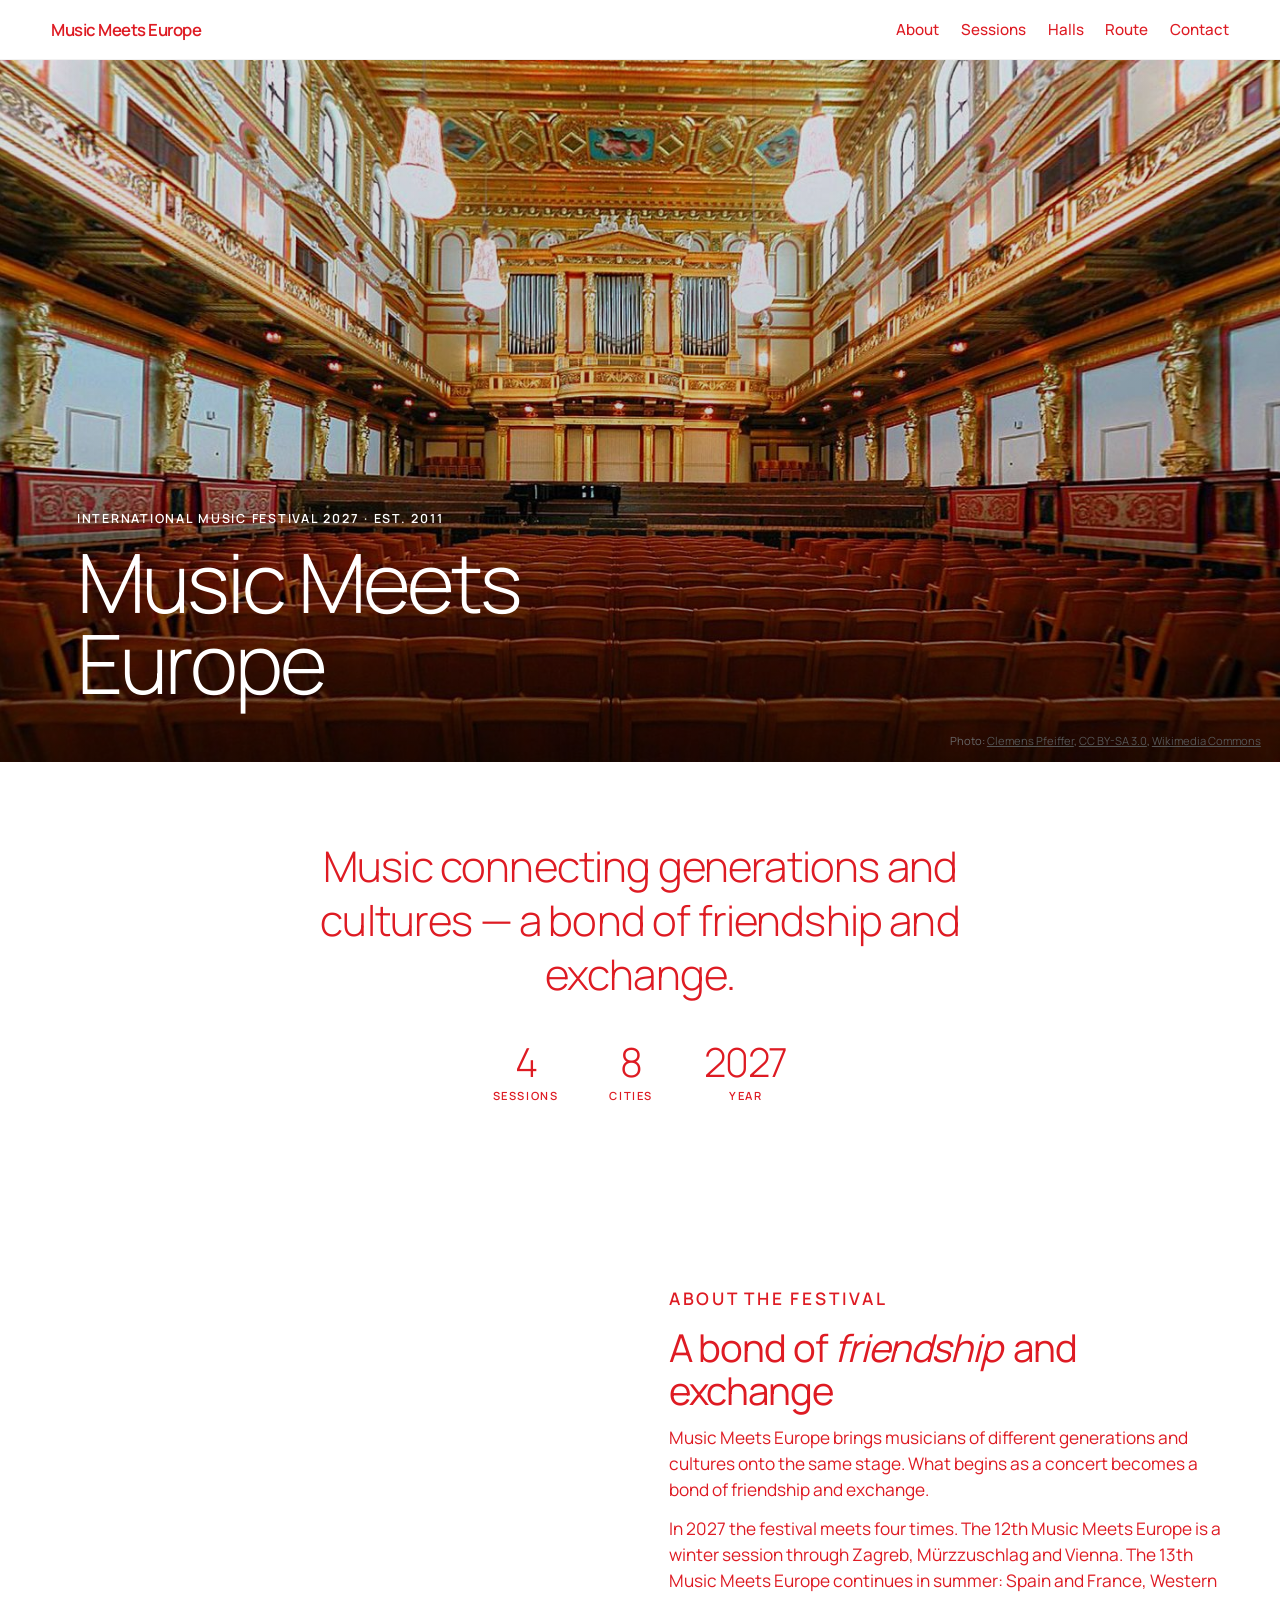
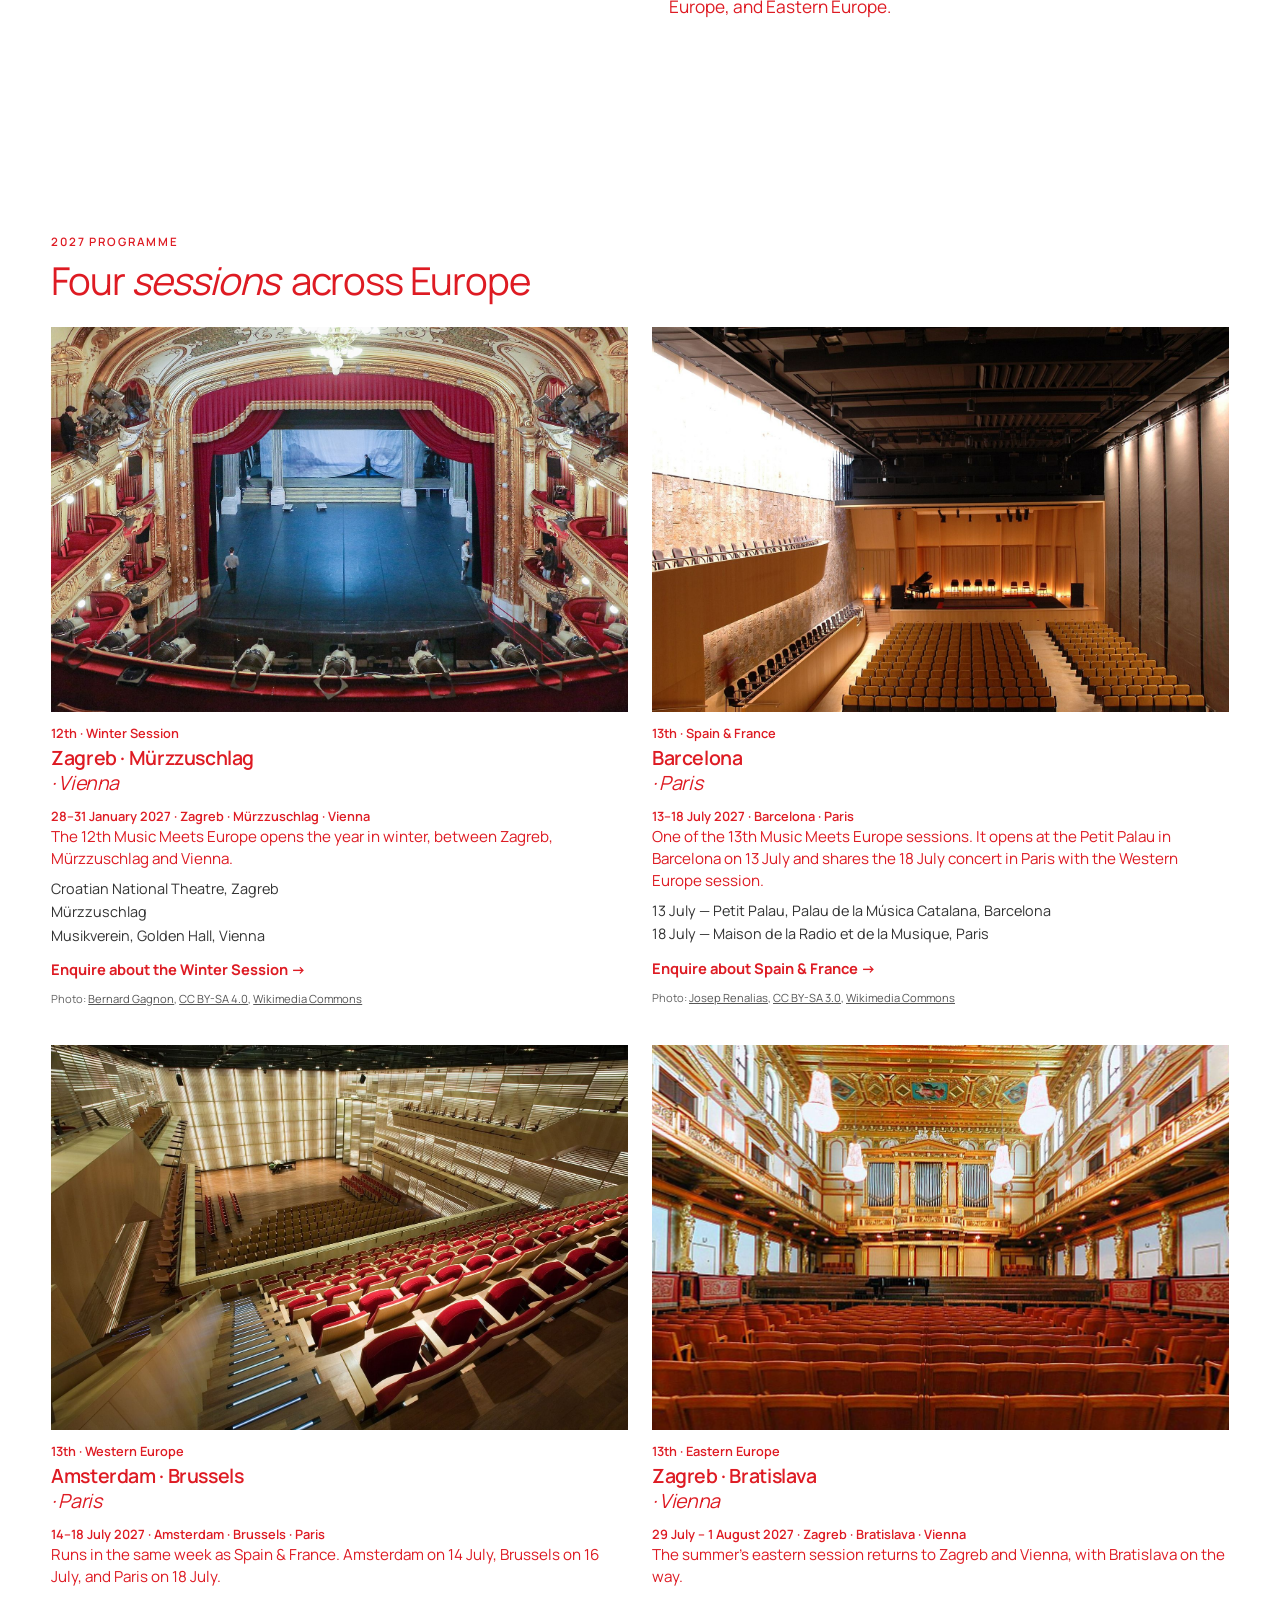
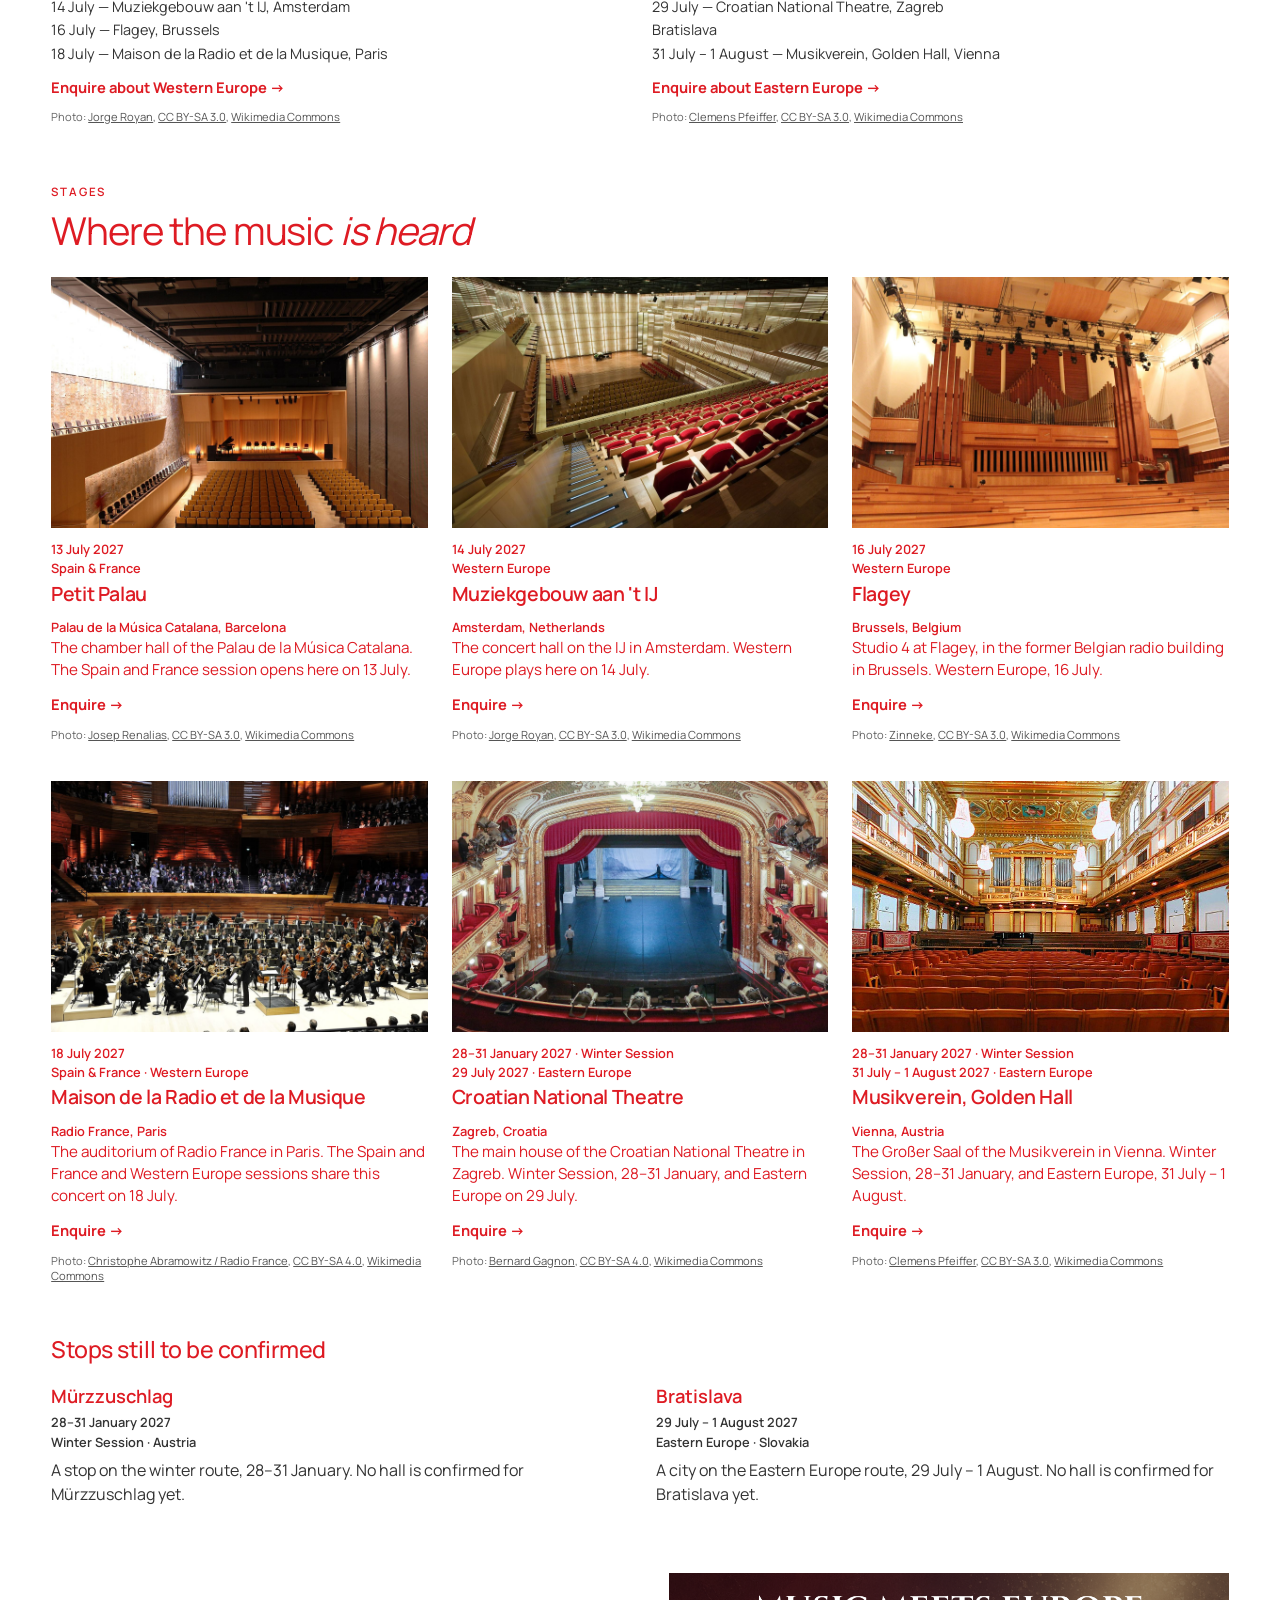
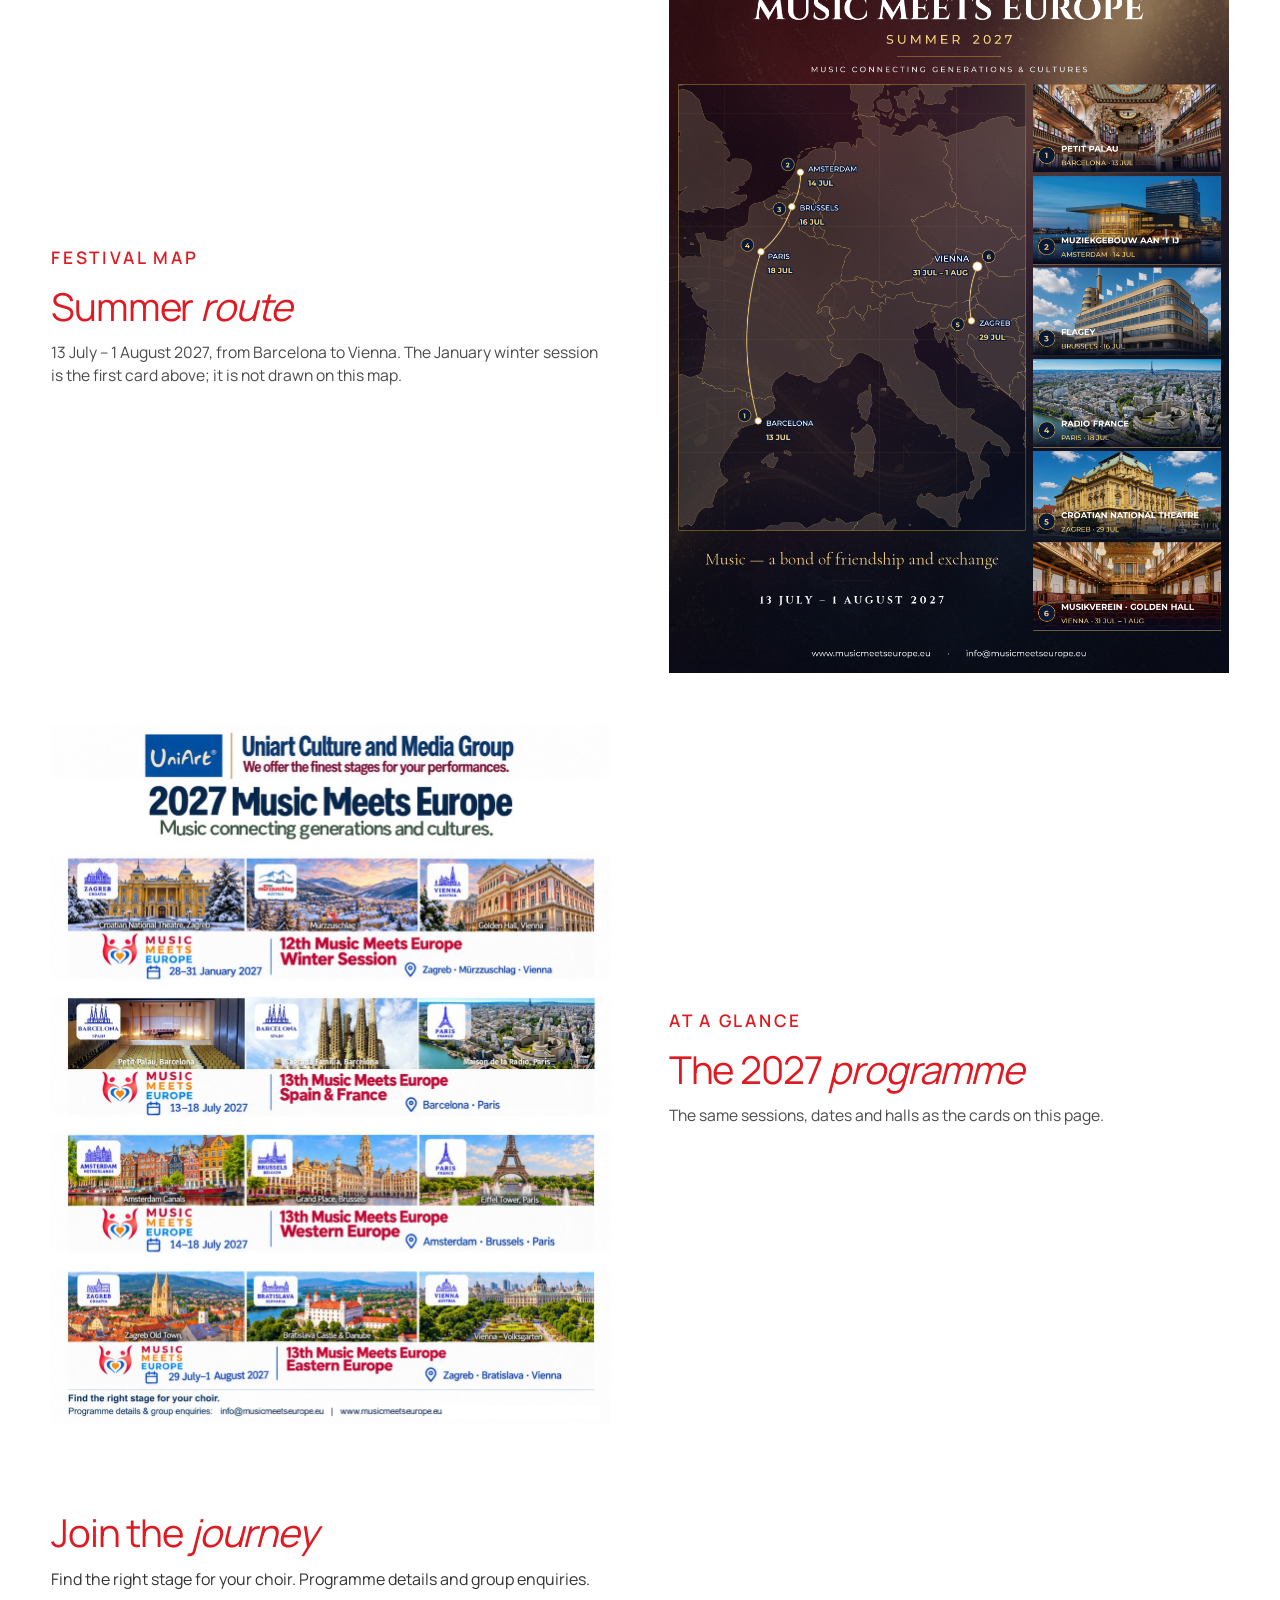
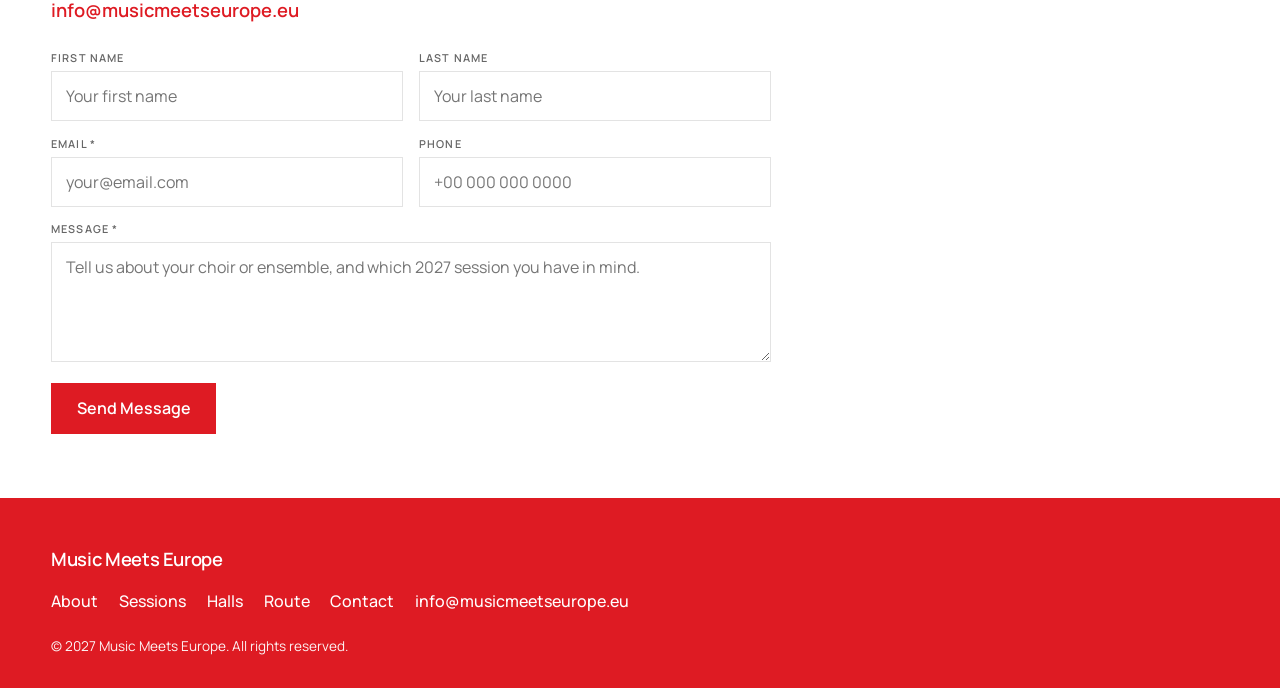
==== index.html @ e64f7537 "Rebuild the page as a light editorial layout Follow the structure of a tourism magazine page: a full" ====
<!DOCTYPE html>
<html lang="en">
<head>
<meta charset="UTF-8"/>
<meta name="viewport" content="width=device-width, initial-scale=1.0"/>
<title>Music Meets Europe 2027</title>
<meta name="description" content="Music Meets Europe 2027. Music connecting generations and cultures."/>
<!--
  Layout only. Dates, cities, venues, pictures, contact, and the main sentences
  live in data/programme.js. See README.md (English and 中文).
  Do not rename this file: GitHub Pages serves it, and Wix embeds it.
-->
<link rel="preconnect" href="https://fonts.googleapis.com"/>
<link rel="preconnect" href="https://fonts.gstatic.com" crossorigin/>
<link href="https://fonts.googleapis.com/css2?family=Manrope:wght@300;400;500;600;700&display=swap" rel="stylesheet"/>
<style>
*, *::before, *::after { margin: 0; padding: 0; box-sizing: border-box; }
html { scroll-behavior: smooth; }
body {
  background: #fff;
  color: #141414;
  font-family: "Manrope", Arial, sans-serif;
  font-weight: 400;
  font-size: 16px;
  line-height: 1.5;
  -webkit-font-smoothing: antialiased;
}
img, video { max-width: 100%; }
a { color: inherit; }
:root { --red: #de1b23; --ink: #141414; }
.wrap { width: min(1180px, calc(100% - 8vw)); margin: 0 auto; }

.site-header {
  display: flex; align-items: center; justify-content: space-between;
  gap: 1.5rem 2rem; flex-wrap: wrap;
  padding: 1.05rem 4vw;
  background: #fff;
  position: sticky; top: 0; z-index: 20;
  border-bottom: 1px solid #f2f2f2;
}
.brand {
  color: var(--red); text-decoration: none;
  font-weight: 600; font-size: 1.05rem; letter-spacing: -0.03em;
}
.nav-list { display: flex; flex-wrap: wrap; gap: .35rem 1.35rem; list-style: none; }
.nav-list a {
  color: var(--red); text-decoration: none; font-weight: 500; font-size: .95rem;
}
.nav-list a:hover { text-decoration: underline; }

.hero {
  position: relative; min-height: 78vh;
  display: flex; flex-direction: column; align-items: stretch; justify-content: flex-end;
  color: #fff; background: #1c1c1c; overflow: hidden;
}
section[id] { scroll-margin-top: 4.6rem; }
.hero-image { position: absolute; inset: 0; width: 100%; height: 100%; object-fit: cover; }
.hero-shade {
  position: absolute; inset: 0;
  background: linear-gradient(to top, rgba(0,0,0,.62) 0%, rgba(0,0,0,.18) 42%, rgba(0,0,0,.12) 100%);
}
.hero-copy { position: relative; z-index: 1; padding: 4.5rem 6vw 1.2rem; }
.hero-kicker {
  font-size: .78rem; font-weight: 600; letter-spacing: .14em;
  text-transform: uppercase; margin-bottom: .85rem; max-width: 40rem;
}
.hero h1 {
  font-weight: 300; font-size: clamp(3rem, 6.4vw, 5.4rem);
  line-height: .98; letter-spacing: -0.035em; max-width: 8.5em;
}
.hero h1 em, .feature h2 em, .section h2 em, .teaser h3 em { font-style: italic; padding-right: .12em; }
.hero-credit {
  position: relative; z-index: 1; align-self: flex-end;
  margin: 0 1.2rem .85rem 6vw; max-width: 26rem; text-align: right;
  font-size: .68rem; line-height: 1.4; color: rgba(255,255,255,.88);
}
.hero-credit a { color: #fff; }

.intro { padding: 4.8rem 6vw 1.5rem; text-align: center; }
.intro-lead {
  max-width: 16em; margin: 0 auto;
  color: var(--red); font-weight: 300;
  font-size: clamp(1.7rem, 3.3vw, 2.65rem);
  line-height: 1.28; letter-spacing: -0.02em;
}
.facts {
  display: flex; justify-content: center; flex-wrap: wrap;
  gap: 2.2rem 3.2rem; margin-top: 2.6rem;
}
.fact strong {
  display: block; color: var(--red); font-weight: 300;
  font-size: 2.5rem; line-height: 1; letter-spacing: -0.03em;
}
.fact span {
  display: block; margin-top: .35rem;
  color: var(--red); font-size: .7rem; font-weight: 600;
  letter-spacing: .14em; text-transform: uppercase;
}

.feature {
  width: min(1180px, calc(100% - 8vw));
  margin: 3.2rem auto;
  display: grid; grid-template-columns: 1fr 1fr;
  gap: 3.2rem 3.6rem; align-items: center;
}
.feature-reverse .feature-media { order: 2; }
.feature-media img, .feature-media video { width: 100%; height: auto; display: block; }
.about-video { width: 100%; aspect-ratio: 1; object-fit: contain; background: #fff; display: block; }
.eyebrow {
  color: var(--red); font-size: .72rem; font-weight: 600;
  letter-spacing: .16em; text-transform: uppercase; margin-bottom: .55rem;
}
.feature h2, .section h2 {
  color: var(--red); font-weight: 400;
  font-size: clamp(1.85rem, 3vw, 2.7rem);
  line-height: 1.12; letter-spacing: -0.03em; margin-bottom: .8rem;
}
.feature h2 em, .section h2 em, .teaser h3 em { font-weight: 400; }
.feature-copy p { color: var(--red); font-size: 1.08rem; line-height: 1.5; margin-bottom: .85rem; }
.feature-copy .caption { color: #4a4a4a; font-size: .98rem; }

.section { padding: 2.2rem 0 1rem; }
.section .eyebrow { margin-top: .4rem; }
.card-grid { display: grid; gap: 2.4rem 1.5rem; margin-top: 1.6rem; }
.cards-2 { grid-template-columns: 1fr 1fr; }
.cards-3 { grid-template-columns: 1fr 1fr 1fr; }
.teaser img { width: 100%; aspect-ratio: 3/2; object-fit: cover; display: block; background: #f3f3f3; }
.teaser-kicker, .teaser-meta { color: var(--red); font-size: .8rem; font-weight: 600; margin-top: .75rem; }
.teaser h3 {
  color: var(--red); font-weight: 600; font-size: 1.22rem;
  line-height: 1.25; letter-spacing: -0.02em; margin: .2rem 0 .35rem;
}
.teaser-text { color: var(--red); font-size: .95rem; line-height: 1.45; }
.teaser-points { list-style: none; margin-top: .55rem; }
.teaser-points li { color: #333; font-size: .9rem; line-height: 1.4; margin-top: .2rem; }
.more {
  display: inline-block; margin-top: .75rem;
  color: var(--red); font-weight: 700; font-size: .92rem; text-decoration: none;
}
.more:hover { text-decoration: underline; }
.credit {
  margin-top: .65rem; color: #666; font-size: .7rem; line-height: 1.4;
}
.credit a { color: #555; }

.pending { margin-top: 3rem; }
.pending h3 {
  color: var(--red); font-weight: 500; font-size: 1.45rem;
  letter-spacing: -0.02em; margin-bottom: 1rem;
}
.pending-grid { display: grid; grid-template-columns: 1fr 1fr; gap: 1.5rem 2rem; }
.pending article h4 { color: var(--red); font-size: 1.15rem; font-weight: 600; }
.pending .teaser-meta { margin-top: .2rem; }
.pending p { color: #333; margin-top: .4rem; }

.contact { padding-bottom: 4rem; }
.contact-lead { color: #333; max-width: 36rem; margin-bottom: .4rem; }
.contact-email { margin: .2rem 0 1.6rem; }
.contact-email a {
  color: var(--red); font-weight: 600; font-size: 1.15rem; text-decoration: none;
}
.contact-email a:hover { text-decoration: underline; }
.contact-form { display: grid; grid-template-columns: 1fr 1fr; gap: .9rem 1rem; max-width: 720px; }
.form-full { grid-column: 1 / -1; }
.contact-form label {
  display: block; margin-bottom: .3rem;
  font-size: .68rem; font-weight: 600; letter-spacing: .1em; text-transform: uppercase; color: #666;
}
.contact-form input, .contact-form textarea {
  width: 100%; border: 1px solid #e3e3e3; background: #fff; color: var(--ink);
  font: inherit; padding: .75rem .85rem;
}
.contact-form input:focus, .contact-form textarea:focus { outline: 2px solid rgba(222,27,35,.25); border-color: var(--red); }
.contact-form textarea { min-height: 120px; resize: vertical; }
.btn {
  background: var(--red); color: #fff; border: 0; cursor: pointer;
  font: inherit; font-weight: 600; padding: .85rem 1.6rem;
}
.btn:hover { background: #c4161d; }

.site-footer { background: var(--red); color: #fff; padding: 3rem 4vw 2rem; }
.footer-brand { font-weight: 600; font-size: 1.15rem; letter-spacing: -0.02em; margin-bottom: 1rem; }
.footer-links { display: flex; flex-wrap: wrap; gap: .45rem 1.3rem; list-style: none; margin-bottom: 1.2rem; }
.footer-links a { color: #fff; text-decoration: none; font-weight: 500; }
.footer-links a:hover { text-decoration: underline; }
.site-footer p { font-size: .85rem; opacity: .95; }
.footer-copy { margin-top: 1.4rem; font-size: .78rem; opacity: .85; }

.load-error {
  max-width: 40rem; margin: 3rem auto; padding: 1.2rem;
  border: 1px solid var(--red); color: var(--red); text-align: center;
}

@media (max-width: 900px) {
  .cards-3 { grid-template-columns: 1fr 1fr; }
  .feature { gap: 1.6rem; }
}
@media (max-width: 700px) {
  .cards-2, .cards-3, .pending-grid, .contact-form { grid-template-columns: 1fr; }
  .feature { grid-template-columns: 1fr; margin: 2.2rem auto; }
  .feature-reverse .feature-media { order: -1; }
  .hero { min-height: 68vh; }
  .hero-copy { padding: 2.6rem 6vw .6rem; }
  .hero h1 { max-width: 7.2em; }
  .intro { padding-top: 2.8rem; }
  .facts { gap: 1.4rem 1.8rem; }
  .site-header { padding: .9rem 5vw; }
  .hero-credit { align-self: stretch; text-align: left; margin: 0; padding: 0 6vw .9rem; max-width: none; }
}
</style>
</head>
<body>

<header class="site-header">
  <a class="brand" id="brand" href="#top"></a>
  <nav aria-label="Page">
    <ul class="nav-list" id="nav"></ul>
  </nav>
</header>

<section class="hero" id="top">
  <img class="hero-image" id="hero-image" alt=""/>
  <div class="hero-shade" aria-hidden="true"></div>
  <div class="hero-copy">
    <p class="hero-kicker" id="hero-eyebrow"></p>
    <h1 id="hero-title"></h1>
  </div>
  <p class="hero-credit" id="hero-credit"></p>
</section>

<section class="intro" aria-labelledby="intro-lead">
  <p class="intro-lead" id="intro-lead"></p>
  <div class="facts" id="facts"></div>
</section>

<section class="feature" id="about">
  <div class="feature-media" id="about-media"></div>
  <div class="feature-copy">
    <p class="eyebrow" id="about-label"></p>
    <h2 id="about-title"></h2>
    <div id="about-paragraphs"></div>
  </div>
</section>

<section class="section" id="routes">
  <div class="wrap">
    <p class="eyebrow" id="sessions-eyebrow"></p>
    <h2 id="sessions-title"></h2>
    <div class="card-grid cards-2" id="sessions-grid"></div>
  </div>
</section>

<section class="section" id="events">
  <div class="wrap">
    <p class="eyebrow" id="events-eyebrow"></p>
    <h2 id="events-title"></h2>
    <div class="card-grid cards-3" id="events-grid"></div>
    <div class="pending" id="pending-block" hidden></div>
  </div>
</section>

<section class="feature feature-reverse" id="map">
  <div class="feature-media" id="map-media"></div>
  <div class="feature-copy" id="map-copy"></div>
</section>

<section class="feature" id="poster">
  <div class="feature-media" id="poster-media"></div>
  <div class="feature-copy" id="poster-copy"></div>
</section>

<section class="section contact" id="contact">
  <div class="wrap">
    <h2 id="contact-title"></h2>
    <p class="contact-lead" id="contact-sub"></p>
    <p class="contact-email" id="contact-email"></p>
    <form class="contact-form" id="contact-form">
      <div><label for="first-name">First name</label><input id="first-name" name="first" type="text" autocomplete="given-name" placeholder="Your first name"/></div>
      <div><label for="last-name">Last name</label><input id="last-name" name="last" type="text" autocomplete="family-name" placeholder="Your last name"/></div>
      <div><label for="email">Email *</label><input id="email" name="email" type="email" autocomplete="email" placeholder="your@email.com" required/></div>
      <div><label for="phone">Phone</label><input id="phone" name="phone" type="tel" autocomplete="tel" placeholder="+00 000 000 0000"/></div>
      <div class="form-full"><label for="message">Message *</label><textarea id="message" name="message" required></textarea></div>
      <div class="form-full"><button class="btn" id="contact-submit" type="submit">Send message</button></div>
    </form>
  </div>
</section>

<footer class="site-footer">
  <div class="footer-brand" id="footer-logo"></div>
  <ul class="footer-links" id="footer-links"></ul>
  <p id="footer-mail"></p>
  <p class="footer-copy" id="footer-copy"></p>
</footer>

<noscript>
  <p class="load-error">This page reads its programme from data/programme.js and needs JavaScript to draw it.</p>
</noscript>

<script src="data/programme.js" id="programme-data" onerror="window.MME_DATA_FAILED=true"></script>
<script>
(function () {
  var PAGES = "https://uniartandreaszhang.github.io/musicmeeteurope/";

  function escapeHtml(value) {
    return String(value == null ? "" : value)
      .replace(/&/g, "&amp;")
      .replace(/</g, "&lt;")
      .replace(/>/g, "&gt;")
      .replace(/"/g, "&quot;");
  }

  function rich(value) {
    return escapeHtml(value).replace(/\*([^*]+)\*/g, "<em>$1</em>").replace(/\n/g, "<br>");
  }

  function asset(path) {
    if (!path) return "";
    if (/^(https?:|data:|blob:|mailto:)/i.test(path)) return path;
    var base = window.MME_ASSET_BASE || "";
    return base + String(path).split("/").map(function (part) {
      return encodeURIComponent(part);
    }).join("/");
  }

  function cityCount(sessions) {
    var seen = {};
    var count = 0;
    (sessions || []).forEach(function (session) {
      (session.cities || []).forEach(function (city) {
        var key = String(city.name || "").trim().toLowerCase();
        if (!key || seen[key]) return;
        seen[key] = true;
        count += 1;
      });
    });
    return count;
  }

  function enquiryHref(programme, label) {
    var subject = programme.festival + " " + programme.year + " — " + (label || "Enquiry");
    return "mailto:" + programme.contactEmail + "?subject=" + encodeURIComponent(subject);
  }

  function creditFor(path, programme) {
    var list = programme.events || [];
    for (var i = 0; i < list.length; i++) {
      if (list[i].image && list[i].image === path && list[i].credit) return list[i].credit;
    }
    if (programme.hero && programme.hero.image === path && programme.hero.credit) return programme.hero.credit;
    return null;
  }

  function creditHtml(credit) {
    if (!credit || !credit.author) return "";
    function link(url, text) {
      if (!text) return "";
      if (!url) return escapeHtml(text);
      return '<a href="' + escapeHtml(url) + '" target="_blank" rel="noopener noreferrer">' + escapeHtml(text) + "</a>";
    }
    return '<p class="credit">Photo: ' + link(credit.authorUrl, credit.author) +
      (credit.licence ? ", " + link(credit.licenceUrl, credit.licence) : "") +
      (credit.sourceUrl ? ", " + link(credit.sourceUrl, credit.sourceName || "Source") : "") +
      "</p>";
  }

  function showError(message) {
    var node = document.createElement("p");
    node.className = "load-error";
    node.textContent = message;
    document.body.insertBefore(node, document.body.firstChild);
  }

  window.MME_buildMailto = function (form) {
    var programme = window.MME_PROGRAMME || {};
    var data = new FormData(form);
    var body = [
      "First name: " + (data.get("first") || ""),
      "Last name: " + (data.get("last") || ""),
      "Email: " + (data.get("email") || ""),
      "Phone: " + (data.get("phone") || ""),
      "",
      String(data.get("message") || ""),
    ].join("\n");
    var subject = (programme.festival || "Music Meets Europe") + " " + (programme.year || "") + " — Enquiry";
    return "mailto:" + (programme.contactEmail || "") +
      "?subject=" + encodeURIComponent(subject.trim()) +
      "&body=" + encodeURIComponent(body);
  };

  function render(programme) {
    if (!programme || !programme.sessions) {
      showError("data/programme.js loaded, but the programme object is missing.");
      return;
    }
    var hero = programme.hero || {};
    var about = programme.about || {};
    var contact = programme.contact || {};
    document.title = programme.festival + " " + programme.year;
    var description = document.querySelector('meta[name="description"]');
    if (description) description.setAttribute("content", hero.subtitle || programme.tagline || document.title);

    document.getElementById("brand").textContent = programme.festival || "";
    document.getElementById("nav").innerHTML = (programme.nav || []).map(function (item) {
      return '<li><a href="' + escapeHtml(item.href || "#") + '">' + escapeHtml(item.label || "") + "</a></li>";
    }).join("");

    var heroImage = document.getElementById("hero-image");
    if (hero.image) {
      heroImage.src = asset(hero.image);
      heroImage.alt = hero.imageAlt || programme.festival || "";
    } else {
      heroImage.removeAttribute("src");
      heroImage.alt = "";
    }
    document.getElementById("hero-eyebrow").textContent = hero.eyebrow || "";
    document.getElementById("hero-title").textContent = [hero.titleLead, hero.titleEm].filter(Boolean).join(" ");
    document.getElementById("hero-credit").innerHTML = creditHtml(hero.credit);

    document.getElementById("intro-lead").textContent = hero.subtitle || [programme.tagline, programme.bond].filter(Boolean).join(" ");
    var labels = about.stats || {};
    var stats = [
      { num: String((programme.sessions || []).length), label: labels.sessions || "Sessions" },
      { num: String(cityCount(programme.sessions)), label: labels.cities || "Cities" },
      { num: String(programme.year || ""), label: labels.year || "Year" },
    ];
    document.getElementById("facts").innerHTML = stats.map(function (stat) {
      return '<div class="fact"><strong>' + escapeHtml(stat.num) + "</strong><span>" + escapeHtml(stat.label) + "</span></div>";
    }).join("");

    var aboutMedia = document.getElementById("about-media");
    if (about.video) {
      aboutMedia.innerHTML = '<video class="about-video" autoplay muted loop playsinline src="' + escapeHtml(asset(about.video)) + '"></video>';
    } else {
      aboutMedia.innerHTML = "";
    }
    document.getElementById("about-label").textContent = about.label || "";
    document.getElementById("about-title").innerHTML = rich(about.title || "");
    document.getElementById("about-paragraphs").innerHTML = (about.paragraphs || []).map(function (paragraph) {
      return "<p>" + escapeHtml(paragraph) + "</p>";
    }).join("");

    var sessionsIntro = programme.sessionsIntro || {};
    document.getElementById("sessions-eyebrow").textContent = sessionsIntro.eyebrow || "";
    document.getElementById("sessions-title").innerHTML = rich(sessionsIntro.title || "");
    document.getElementById("sessions-grid").innerHTML = (programme.sessions || []).map(function (session) {
      var cities = (session.cities || []).map(function (city) { return city.name; }).filter(Boolean).join(" · ");
      var points = (session.highlights || []).map(function (line) {
        return "<li>" + escapeHtml(line) + "</li>";
      }).join("");
      var label = session.enquireLabel || programme.enquireLabel || "Enquire";
      var media = session.image
        ? '<img src="' + escapeHtml(asset(session.image)) + '" alt="' + escapeHtml(session.imageAlt || "") + '">'
        : "";
      return '<article class="teaser">' + media +
        '<p class="teaser-kicker">' + escapeHtml(session.tag || "") + "</p>" +
        '<h3>' + (session.titleLines || []).map(rich).join("<br>") + "</h3>" +
        '<p class="teaser-meta">' + escapeHtml(session.dateLabel || "") + (cities ? " · " + escapeHtml(cities) : "") + "</p>" +
        (session.description ? '<p class="teaser-text">' + escapeHtml(session.description) + "</p>" : "") +
        (points ? '<ul class="teaser-points">' + points + "</ul>" : "") +
        '<a class="more" href="' + escapeHtml(enquiryHref(programme, label)) + '">' + escapeHtml(label) + " →</a>" +
        creditHtml(session.credit || creditFor(session.image, programme)) +
        "</article>";
    }).join("");

    var eventsIntro = programme.eventsIntro || {};
    document.getElementById("events-eyebrow").textContent = eventsIntro.eyebrow || "";
    document.getElementById("events-title").innerHTML = rich(eventsIntro.title || "");
    var halls = [];
    var pending = [];
    (programme.events || []).forEach(function (event) {
      if (event.image) halls.push(event);
      else pending.push(event);
    });
    var enquire = programme.enquireLabel || "Enquire";
    document.getElementById("events-grid").innerHTML = halls.map(function (event) {
      return '<article class="teaser">' +
        '<img src="' + escapeHtml(asset(event.image)) + '" alt="' + escapeHtml(event.imageAlt || event.title || "") + '">' +
        '<p class="teaser-kicker">' + rich(event.when || "") + "</p>" +
        '<h3>' + escapeHtml(event.title || "") + "</h3>" +
        '<p class="teaser-meta">' + escapeHtml(event.location || "") + "</p>" +
        (event.description ? '<p class="teaser-text">' + escapeHtml(event.description) + "</p>" : "") +
        '<a class="more" href="' + escapeHtml(enquiryHref(programme, event.title || enquire)) + '">' + escapeHtml(enquire) + " →</a>" +
        creditHtml(event.credit) +
        "</article>";
    }).join("");

    var pendingBlock = document.getElementById("pending-block");
    if (!pending.length) {
      pendingBlock.hidden = true;
      pendingBlock.innerHTML = "";
    } else {
      pendingBlock.hidden = false;
      pendingBlock.innerHTML =
        "<h3>" + escapeHtml(eventsIntro.pendingTitle || "Stops still to be confirmed") + "</h3>" +
        '<div class="pending-grid">' + pending.map(function (event) {
          return "<article><h4>" + escapeHtml(event.title || "") + "</h4>" +
            '<p class="teaser-meta">' + rich(event.when || "") + (event.location ? " · " + escapeHtml(event.location) : "") + "</p>" +
            (event.description ? "<p>" + escapeHtml(event.description) + "</p>" : "") +
            "</article>";
        }).join("") + "</div>";
    }

    function featureCopy(block) {
      if (!block) return "";
      return (block.eyebrow ? '<p class="eyebrow">' + escapeHtml(block.eyebrow) + "</p>" : "") +
        "<h2>" + rich(block.title || "") + "</h2>" +
        (block.caption ? '<p class="caption">' + escapeHtml(block.caption) + "</p>" : "");
    }
    function featureMedia(block) {
      if (!block || !block.image) return "";
      return '<img src="' + escapeHtml(asset(block.image)) + '" alt="' + escapeHtml(block.alt || "") + '">';
    }
    var map = programme.map || {};
    var poster = programme.poster || {};
    document.getElementById("map-copy").innerHTML = featureCopy(map);
    document.getElementById("map-media").innerHTML = featureMedia(map);
    document.getElementById("poster-copy").innerHTML = featureCopy(poster);
    document.getElementById("poster-media").innerHTML = featureMedia(poster);
    document.getElementById("map").hidden = !map.image;
    document.getElementById("poster").hidden = !poster.image;

    document.getElementById("contact-title").innerHTML = rich(contact.title || "");
    document.getElementById("contact-sub").textContent = contact.text || "";
    document.getElementById("contact-email").innerHTML = programme.contactEmail
      ? '<a href="mailto:' + escapeHtml(programme.contactEmail) + '">' + escapeHtml(programme.contactEmail) + "</a>"
      : "";
    if (contact.messagePlaceholder) document.getElementById("message").placeholder = contact.messagePlaceholder;
    if (contact.submitLabel) document.getElementById("contact-submit").textContent = contact.submitLabel;

    document.getElementById("footer-logo").textContent = programme.festival || "";
    var links = (programme.nav || []).map(function (item) {
      return '<li><a href="' + escapeHtml(item.href || "#") + '">' + escapeHtml(item.label || "") + "</a></li>";
    });
    if (programme.contactEmail) {
      links.push('<li><a href="mailto:' + escapeHtml(programme.contactEmail) + '">' + escapeHtml(programme.contactEmail) + "</a></li>");
    }
    document.getElementById("footer-links").innerHTML = links.join("");
    document.getElementById("footer-mail").textContent = "";
    document.getElementById("footer-copy").textContent =
      "© " + (programme.year || "") + " " + (programme.festival || "Music Meets Europe") + ". All rights reserved.";

    document.getElementById("contact-form").addEventListener("submit", function (event) {
      event.preventDefault();
      window.location.href = window.MME_buildMailto(event.currentTarget);
    });
    sendHeight();
  }

  function sendHeight() {
    var height = Math.max(document.body.scrollHeight, document.documentElement.scrollHeight);
    if (window.parent && window.parent !== window) {
      window.parent.postMessage({ type: "wix-iframe-height", height: height }, "*");
    }
  }
  window.addEventListener("load", sendHeight);
  window.addEventListener("resize", sendHeight);
  setInterval(sendHeight, 800);

  function boot() {
    if (window.MME_PROGRAMME) {
      render(window.MME_PROGRAMME);
      return;
    }
    if (window.MME_DATA_FAILED) {
      window.MME_ASSET_BASE = PAGES;
      var remote = document.createElement("script");
      remote.src = PAGES + "data/programme.js";
      remote.onload = function () {
        if (window.MME_PROGRAMME) render(window.MME_PROGRAMME);
        else showError("The programme file on GitHub Pages did not define MME_PROGRAMME.");
      };
      remote.onerror = function () {
        showError("The programme file could not be loaded. Embed https://uniartandreaszhang.github.io/musicmeeteurope/ in Wix, or keep data/programme.js beside index.html.");
      };
      document.head.appendChild(remote);
      return;
    }
    showError("data/programme.js could not be read. A missing comma or quote will do this. Restore the previous version, or compare the file with README.md.");
  }

  if (document.readyState === "loading") document.addEventListener("DOMContentLoaded", boot);
  else boot();
})();
</script>
</body>
</html>
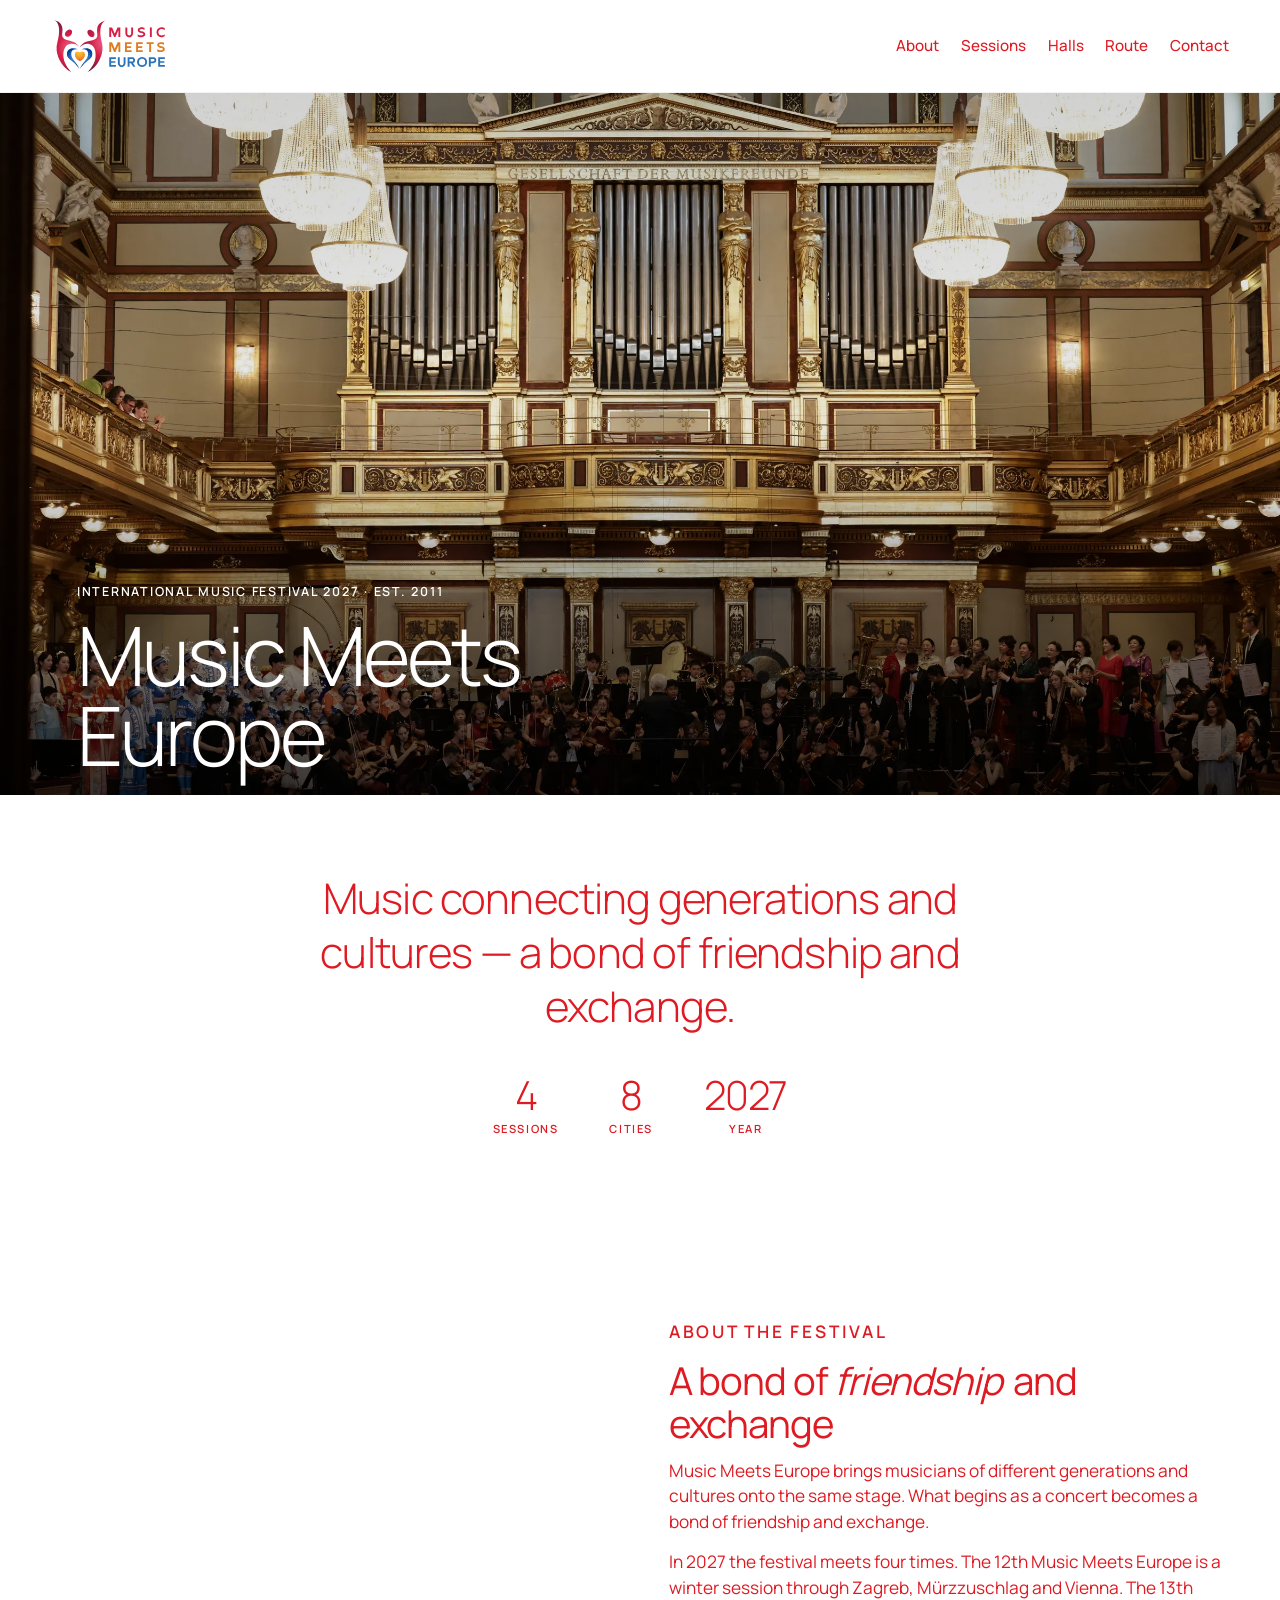
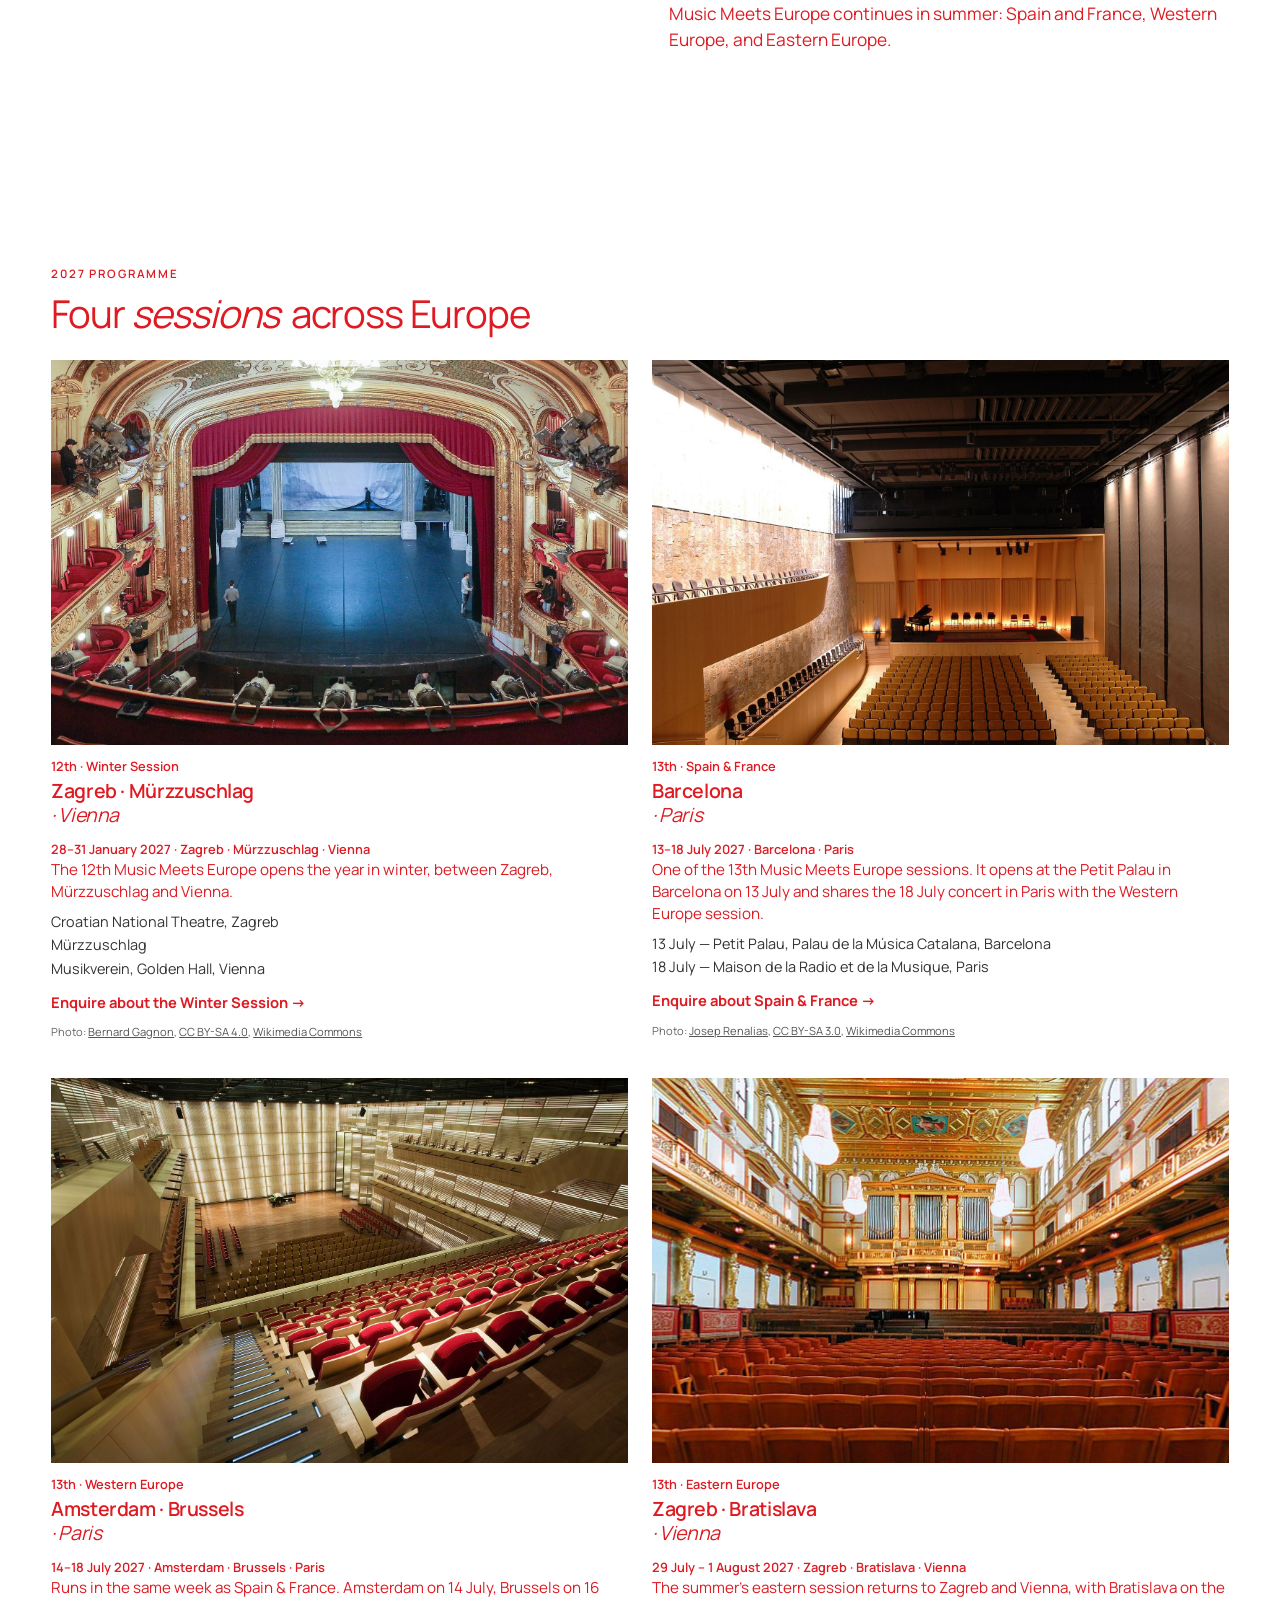
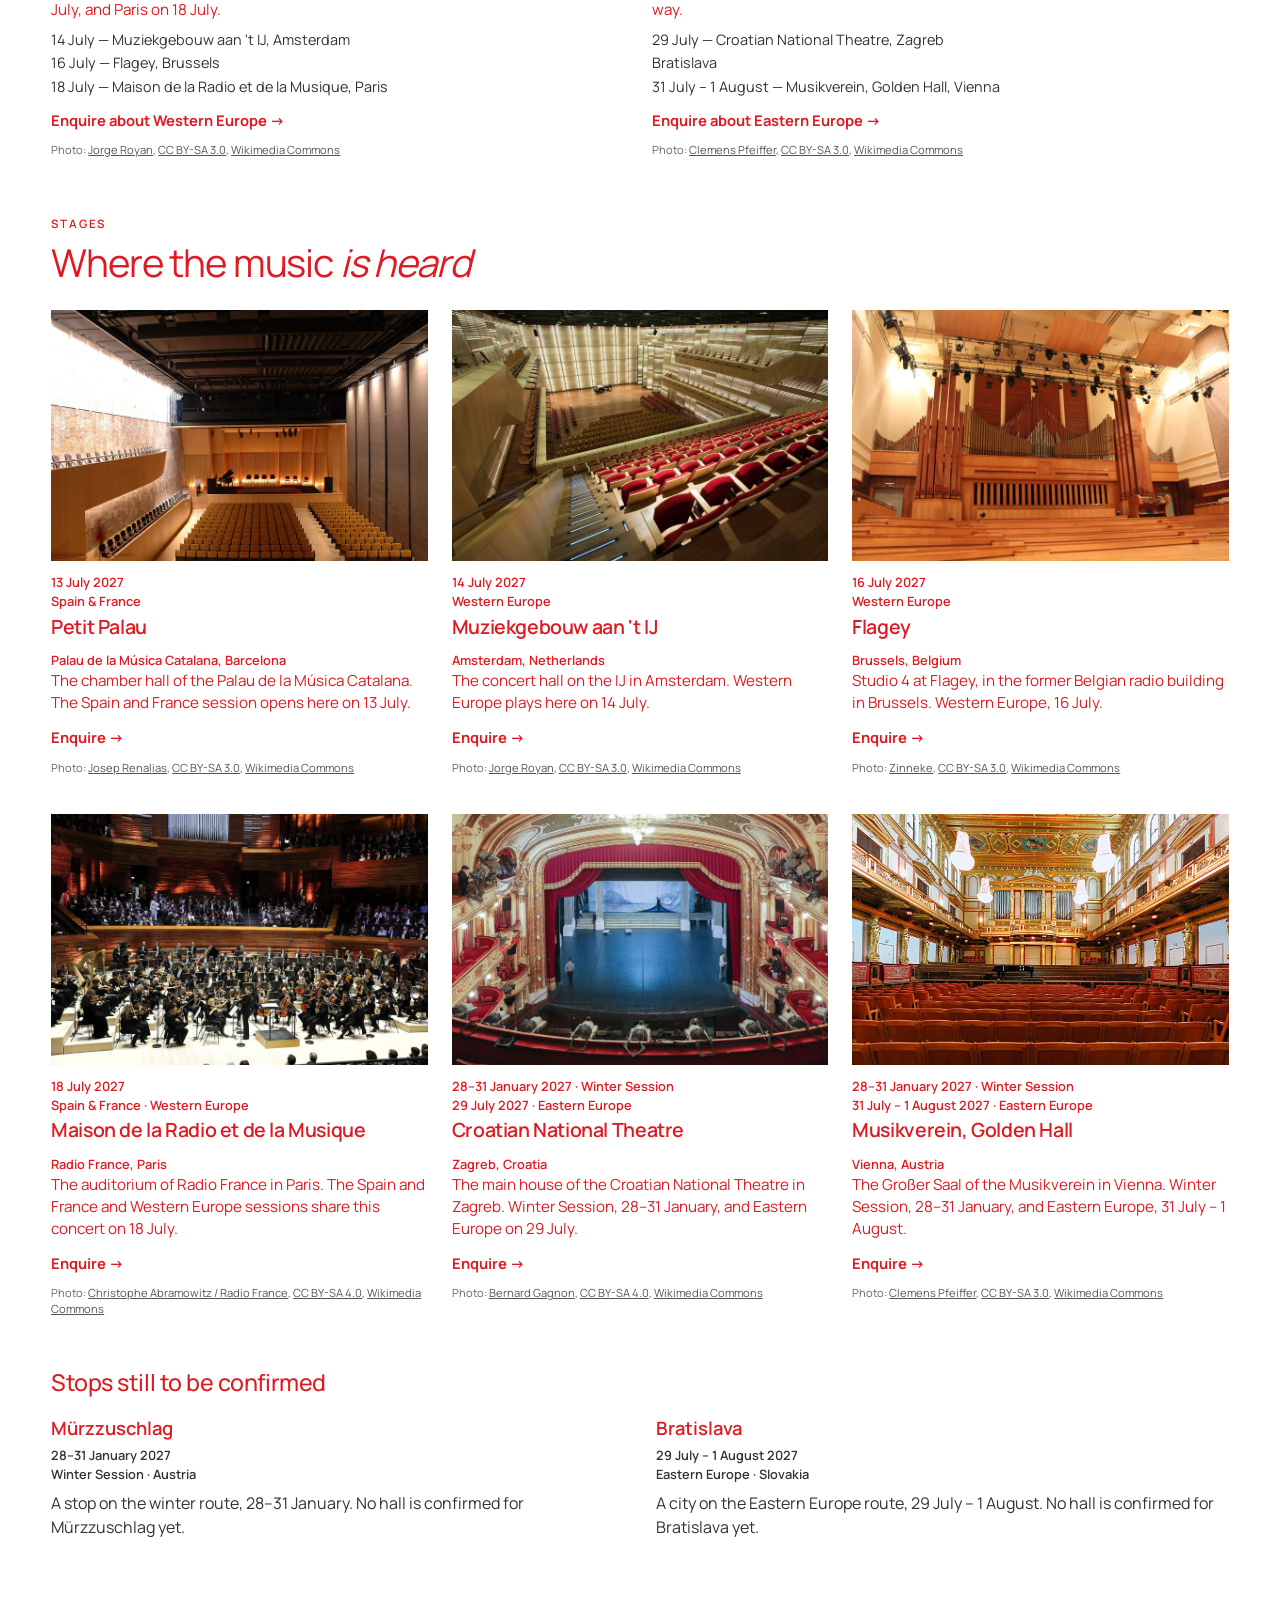
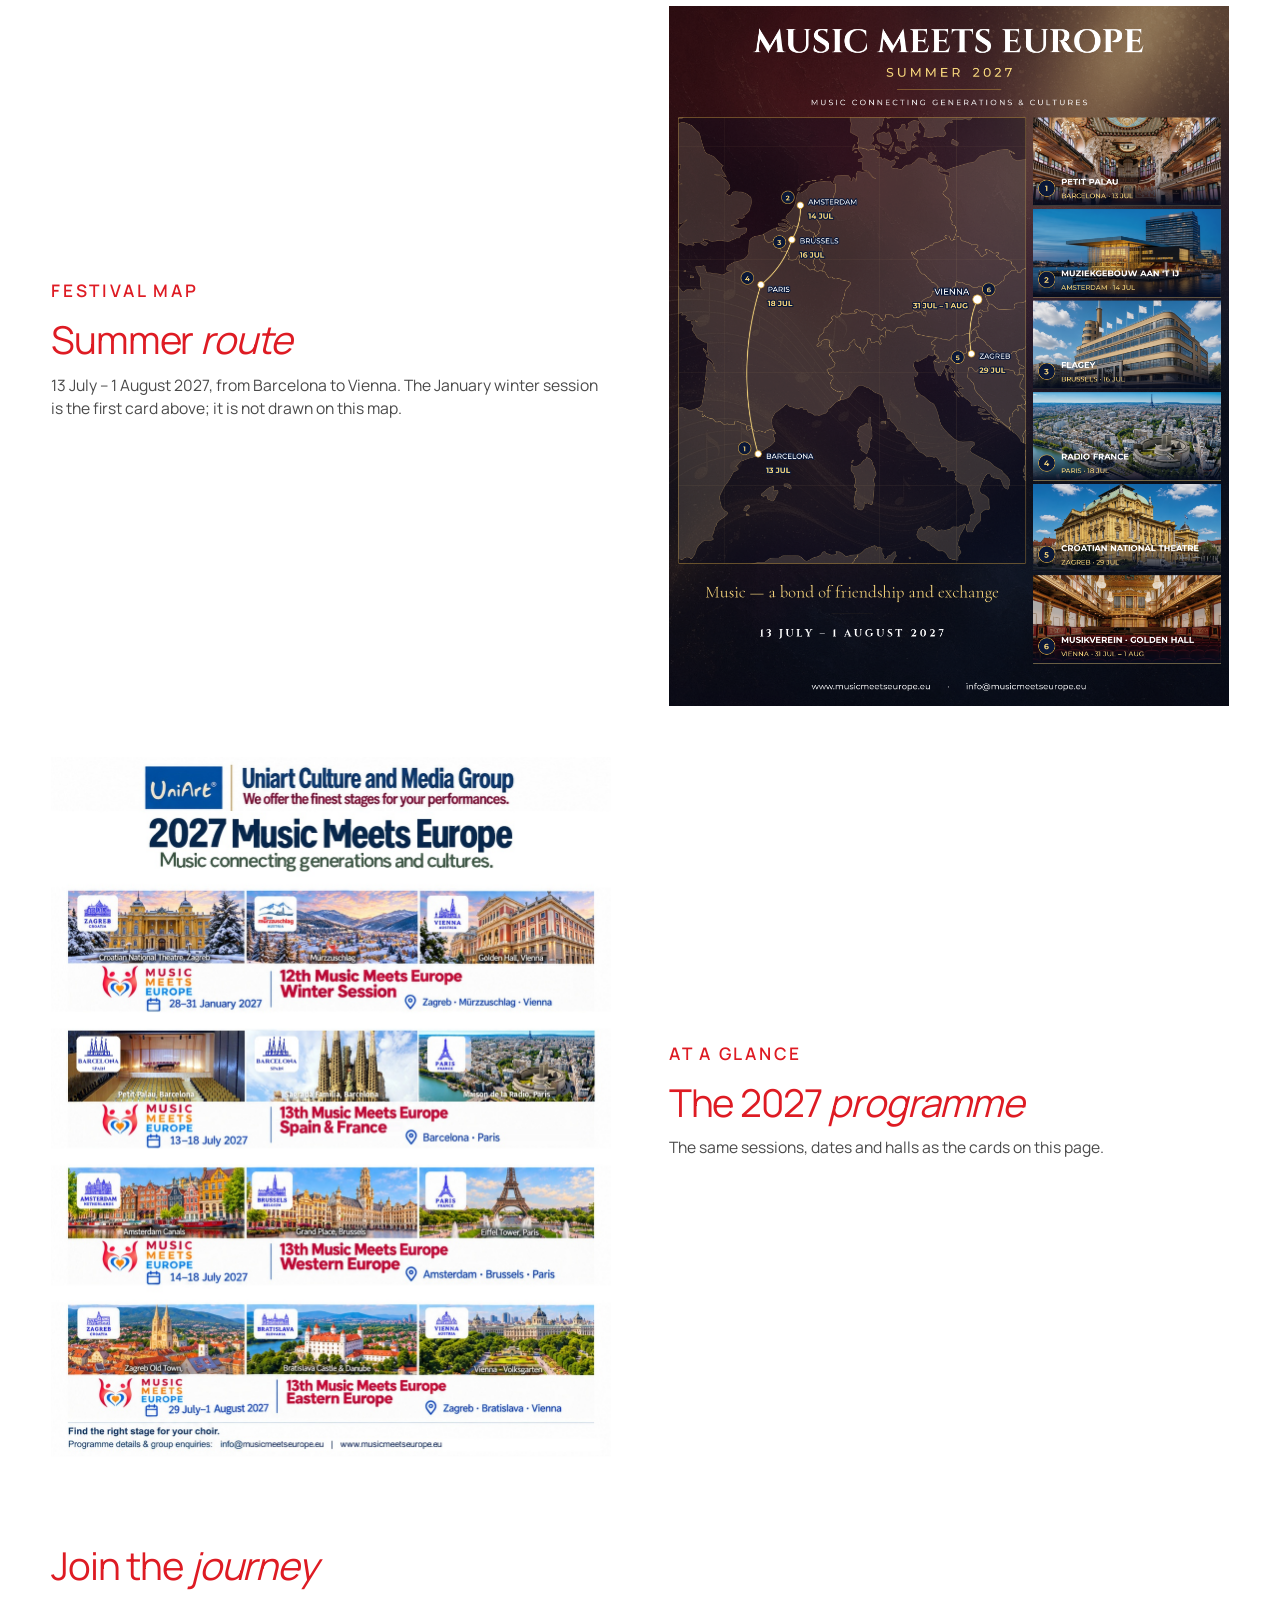
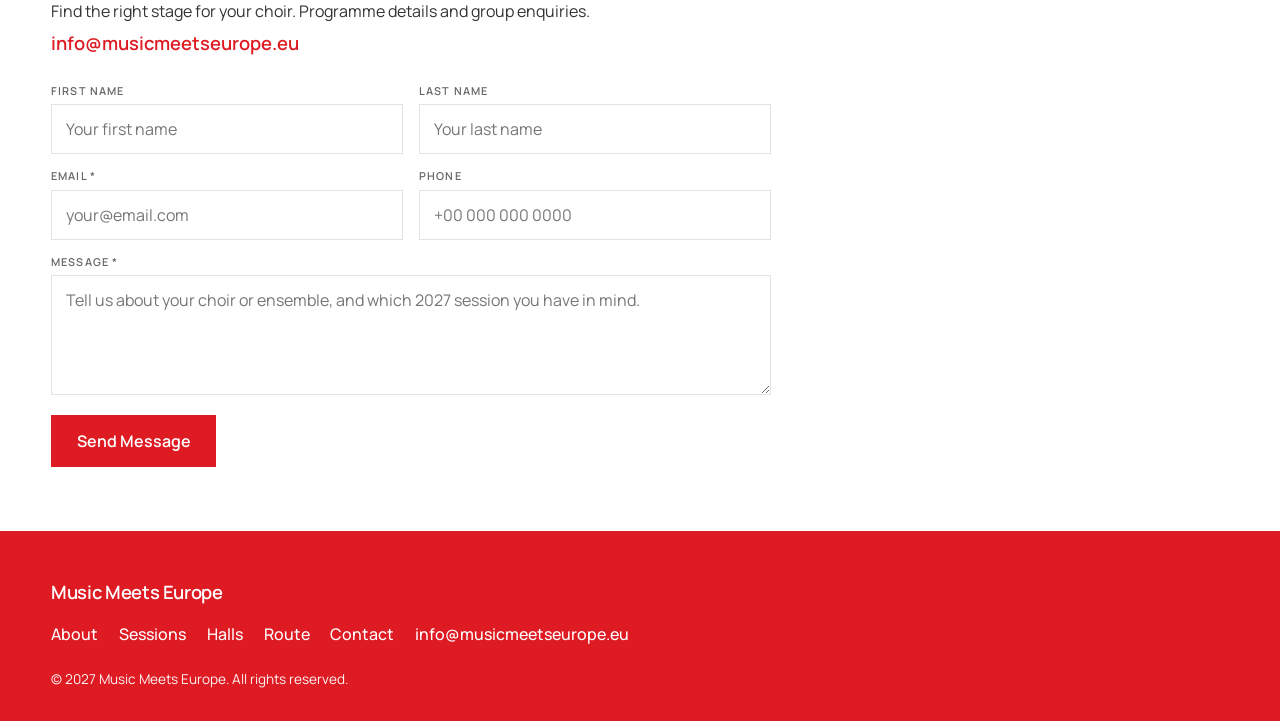
==== commit ae7c1e17: "Add the festival logo and the Musikverein performance cover The header uses the horizontal SVG logo," ====
--- a/index.html
+++ b/index.html
@@ -41,7 +41,9 @@
 .brand {
   color: var(--red); text-decoration: none;
   font-weight: 600; font-size: 1.05rem; letter-spacing: -0.03em;
-}
+  display: flex; align-items: center; line-height: 0;
+}
+.brand img { height: 58px; width: auto; display: block; }
 .nav-list { display: flex; flex-wrap: wrap; gap: .35rem 1.35rem; list-style: none; }
 .nav-list a {
   color: var(--red); text-decoration: none; font-weight: 500; font-size: .95rem;
@@ -54,10 +56,10 @@
   color: #fff; background: #1c1c1c; overflow: hidden;
 }
 section[id] { scroll-margin-top: 4.6rem; }
-.hero-image { position: absolute; inset: 0; width: 100%; height: 100%; object-fit: cover; }
+.hero-image { position: absolute; inset: 0; width: 100%; height: 100%; object-fit: cover; object-position: center 42%; }
 .hero-shade {
   position: absolute; inset: 0;
-  background: linear-gradient(to top, rgba(0,0,0,.62) 0%, rgba(0,0,0,.18) 42%, rgba(0,0,0,.12) 100%);
+  background: linear-gradient(to top, rgba(0,0,0,.72) 0%, rgba(0,0,0,.38) 26%, rgba(0,0,0,.08) 52%, rgba(0,0,0,.18) 100%);
 }
 .hero-copy { position: relative; z-index: 1; padding: 4.5rem 6vw 1.2rem; }
 .hero-kicker {
@@ -204,7 +206,8 @@
   .hero h1 { max-width: 7.2em; }
   .intro { padding-top: 2.8rem; }
   .facts { gap: 1.4rem 1.8rem; }
-  .site-header { padding: .9rem 5vw; }
+  .site-header { padding: .75rem 5vw; }
+  .brand img { height: 44px; }
   .hero-credit { align-self: stretch; text-align: left; margin: 0; padding: 0 6vw .9rem; max-width: none; }
 }
 </style>
@@ -399,7 +402,12 @@
     var description = document.querySelector('meta[name="description"]');
     if (description) description.setAttribute("content", hero.subtitle || programme.tagline || document.title);
 
-    document.getElementById("brand").textContent = programme.festival || "";
+    var brand = document.getElementById("brand");
+    if (programme.logo) {
+      brand.innerHTML = '<img src="' + escapeHtml(asset(programme.logo)) + '" alt="' + escapeHtml(programme.festival || "Music Meets Europe") + '">';
+    } else {
+      brand.textContent = programme.festival || "";
+    }
     document.getElementById("nav").innerHTML = (programme.nav || []).map(function (item) {
       return '<li><a href="' + escapeHtml(item.href || "#") + '">' + escapeHtml(item.label || "") + "</a></li>";
     }).join("");
@@ -412,9 +420,15 @@
       heroImage.removeAttribute("src");
       heroImage.alt = "";
     }
+    if (hero.imagePosition && /^[a-z0-9%.\s-]+$/i.test(hero.imagePosition)) {
+      heroImage.style.objectPosition = hero.imagePosition;
+    }
     document.getElementById("hero-eyebrow").textContent = hero.eyebrow || "";
     document.getElementById("hero-title").textContent = [hero.titleLead, hero.titleEm].filter(Boolean).join(" ");
-    document.getElementById("hero-credit").innerHTML = creditHtml(hero.credit);
+    var heroCredit = document.getElementById("hero-credit");
+    var heroCreditHtml = creditHtml(hero.credit);
+    heroCredit.innerHTML = heroCreditHtml;
+    heroCredit.hidden = !heroCreditHtml;
 
     document.getElementById("intro-lead").textContent = hero.subtitle || [programme.tagline, programme.bond].filter(Boolean).join(" ");
     var labels = about.stats || {};
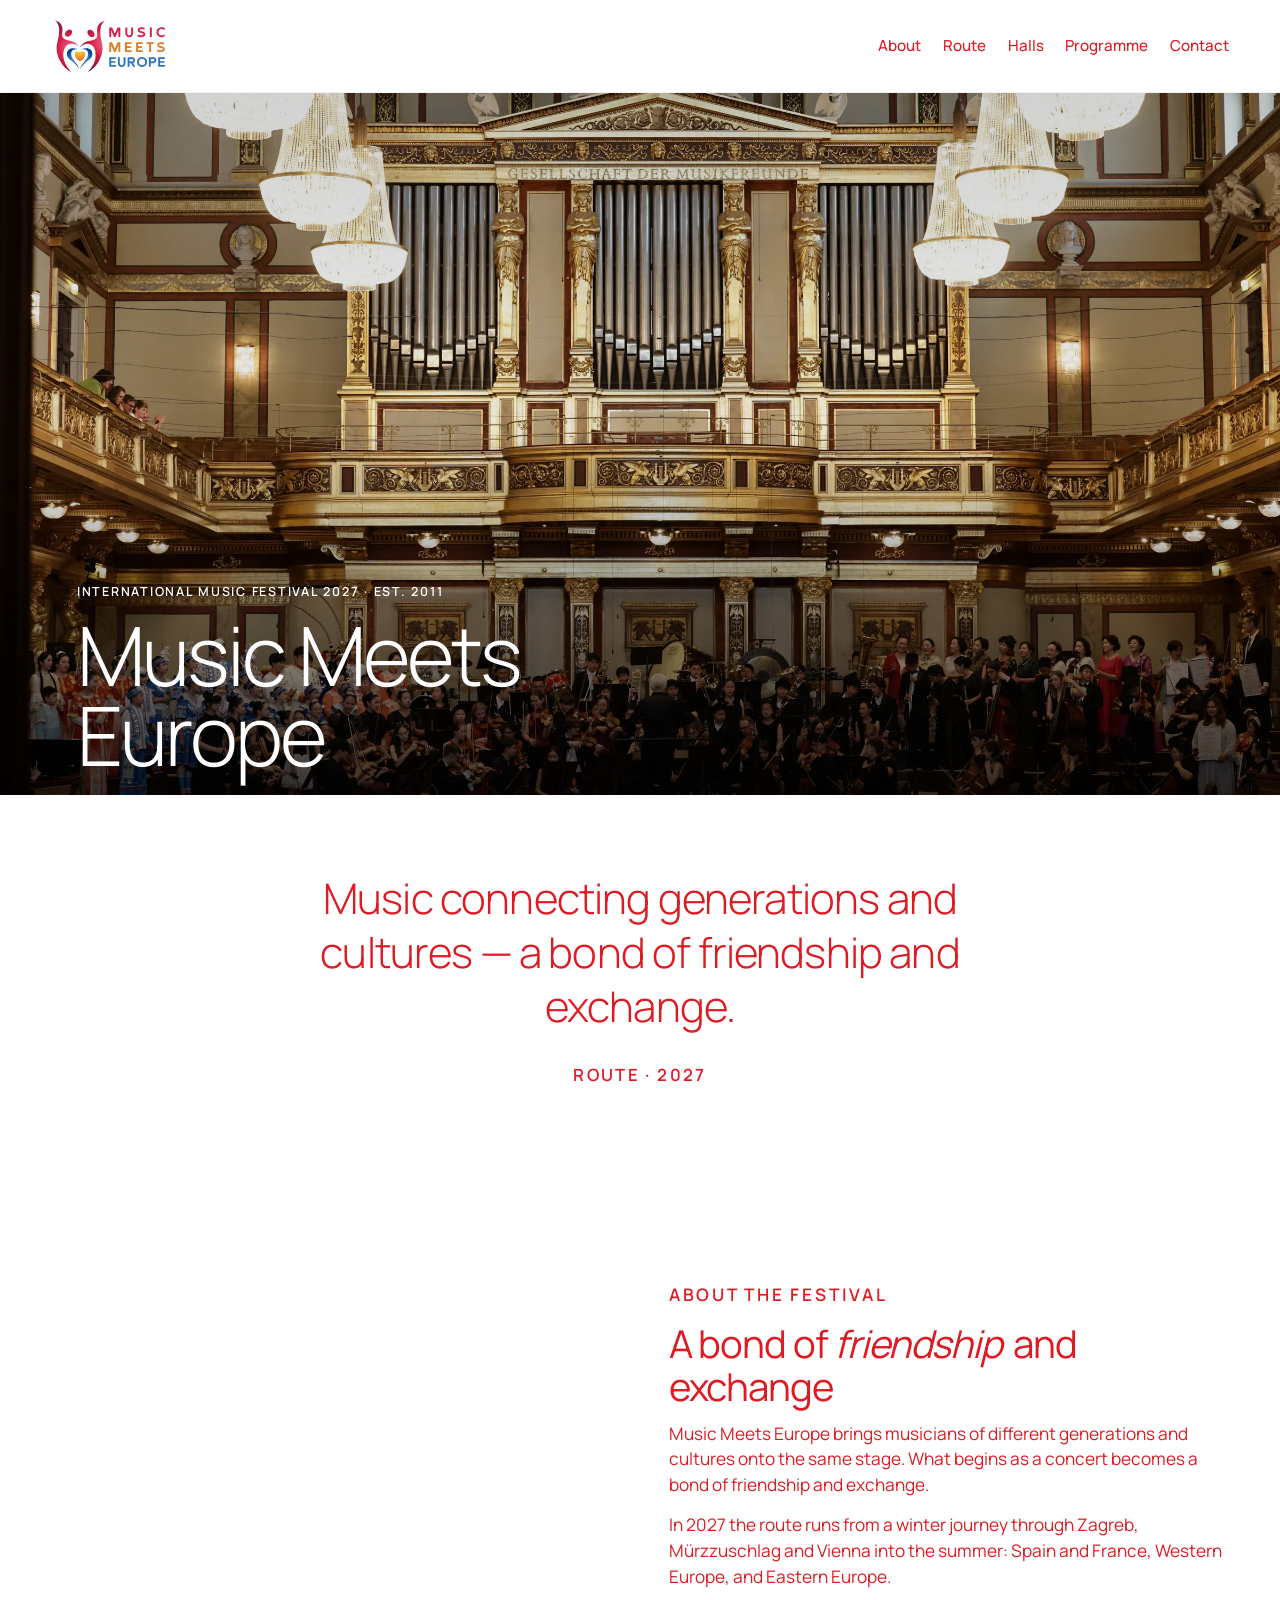
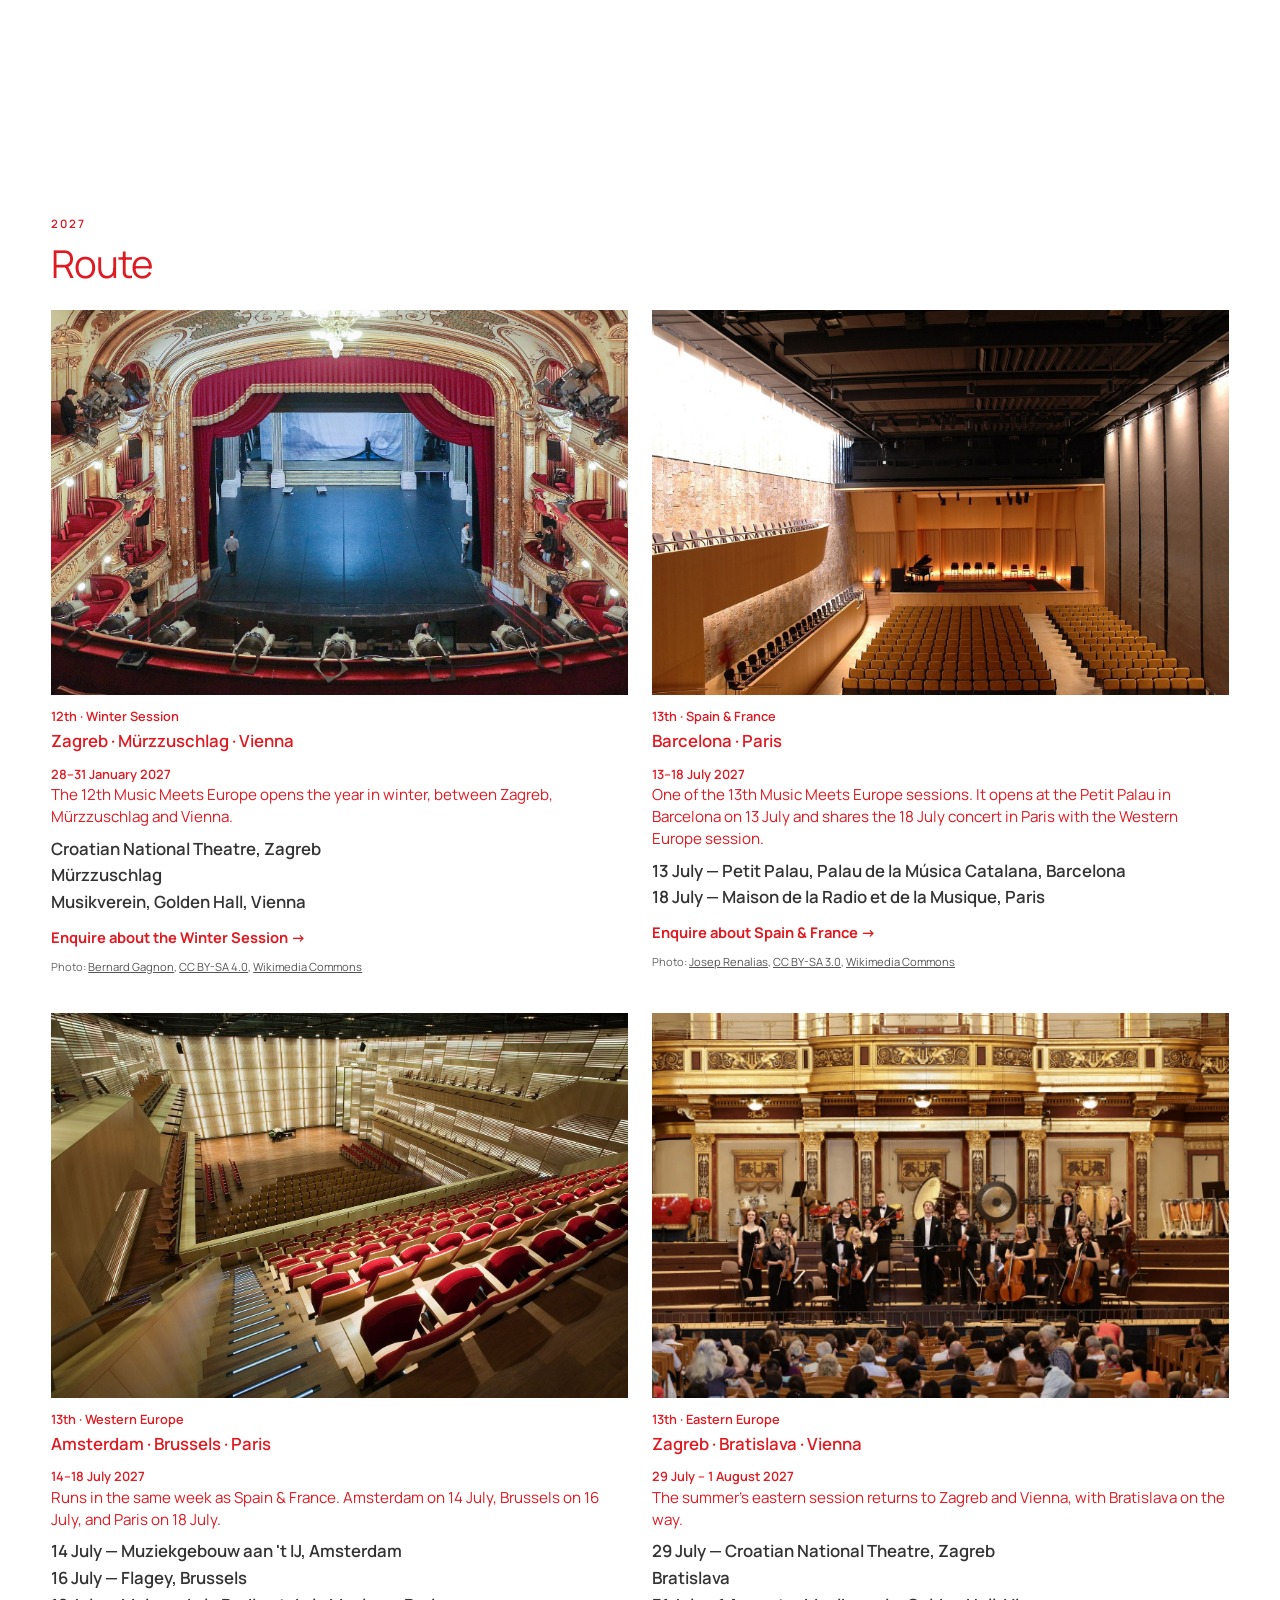
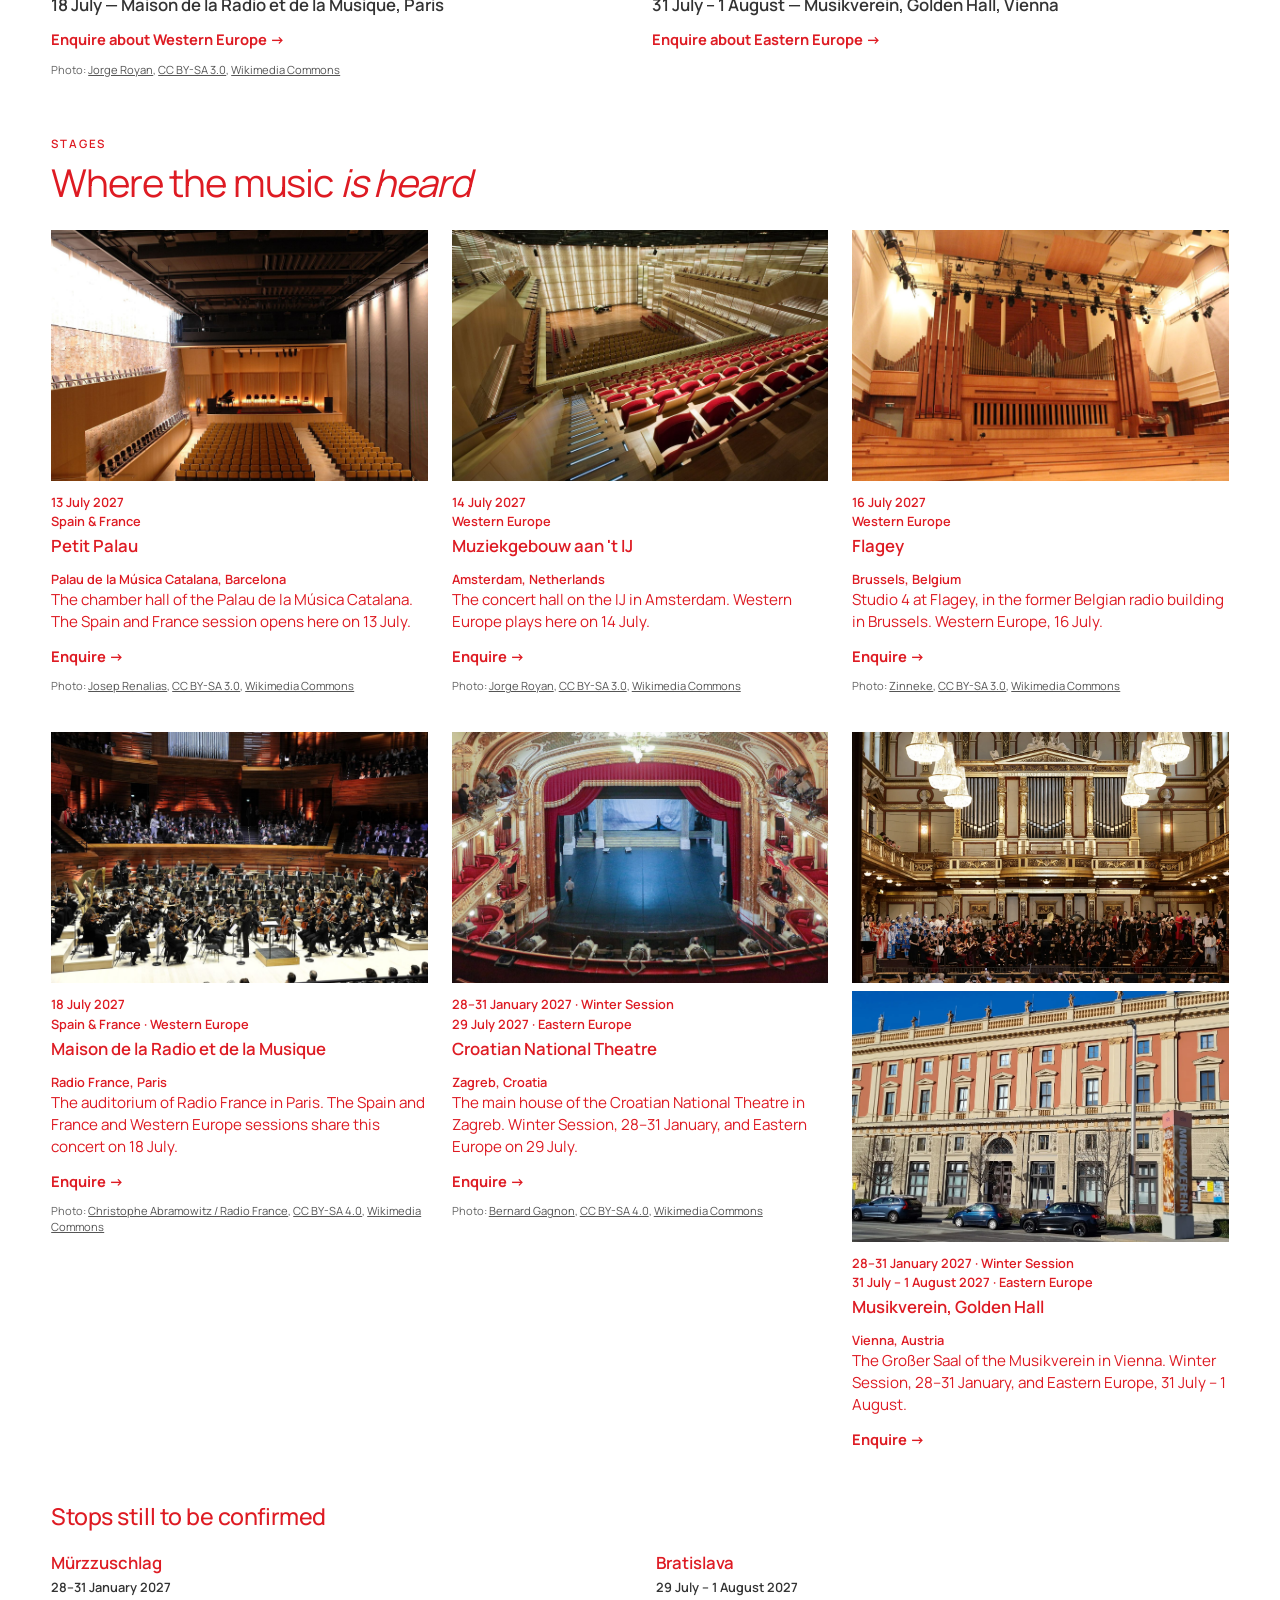
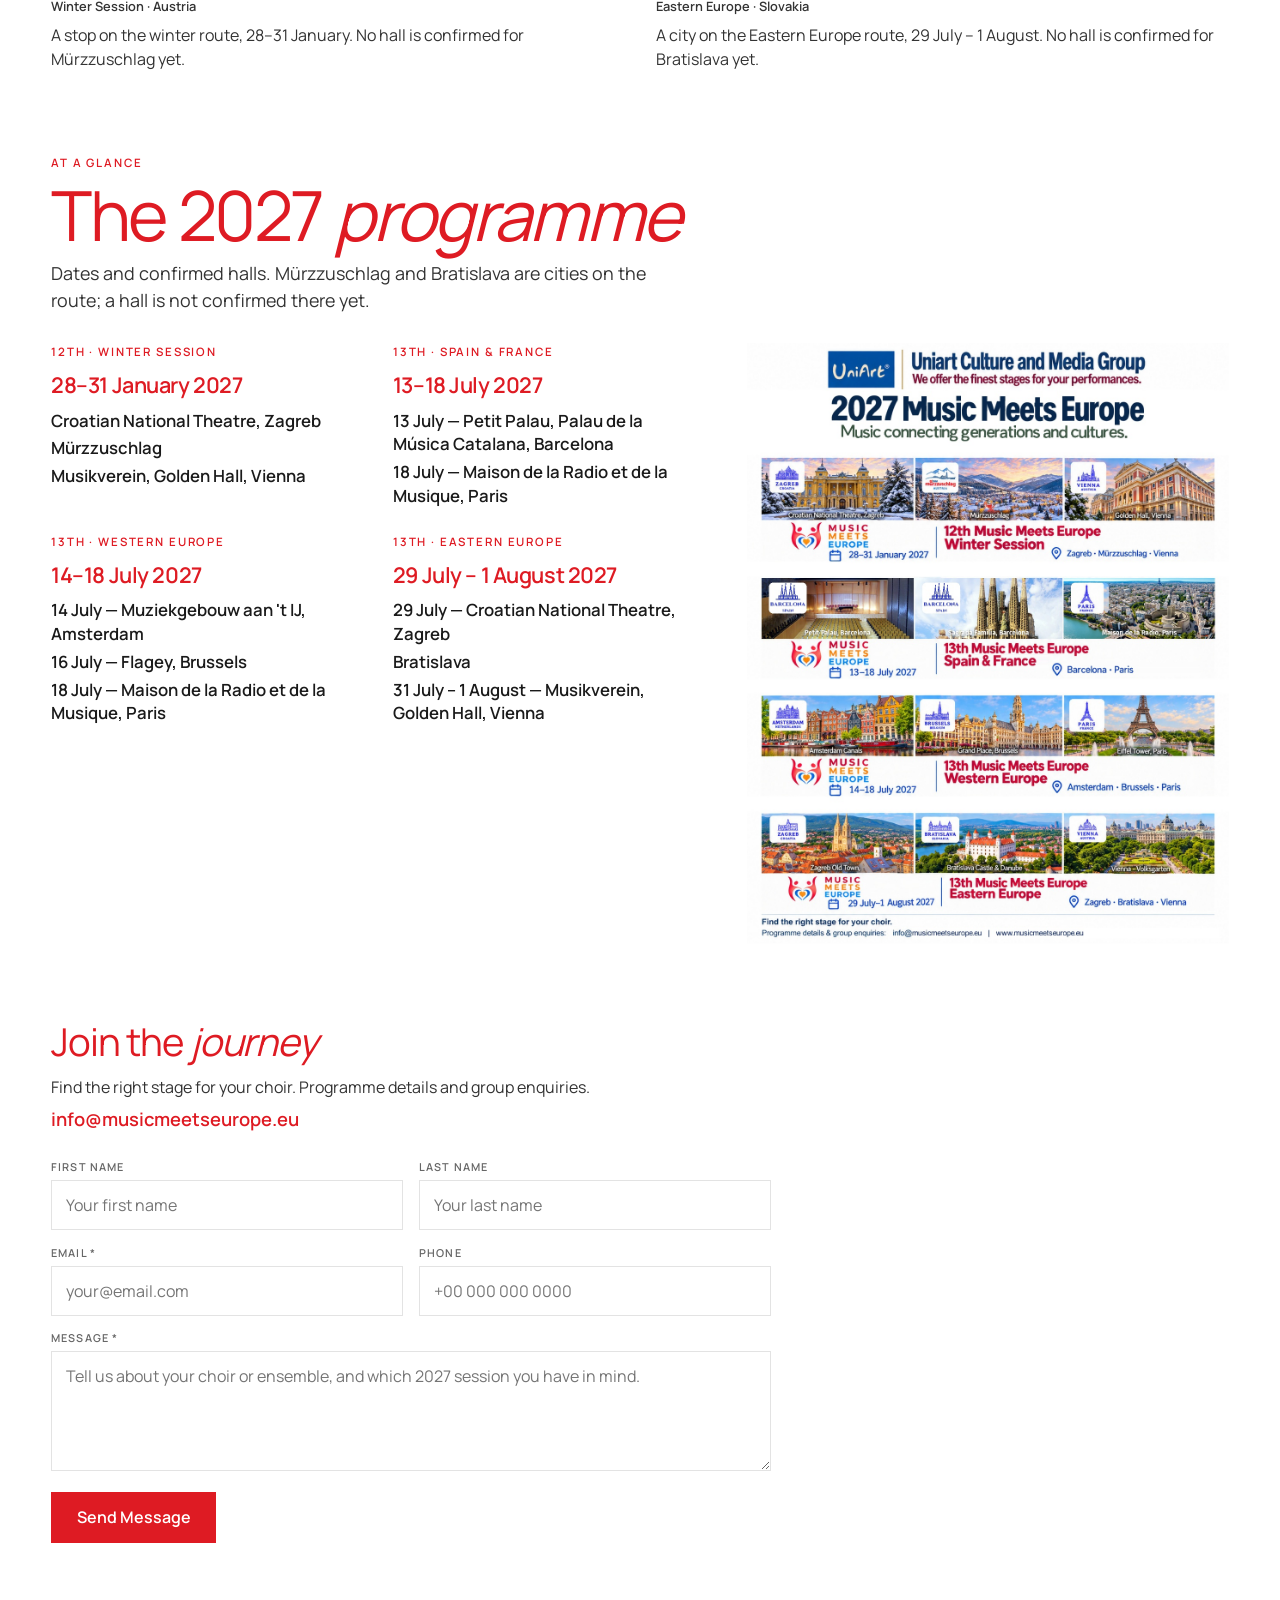
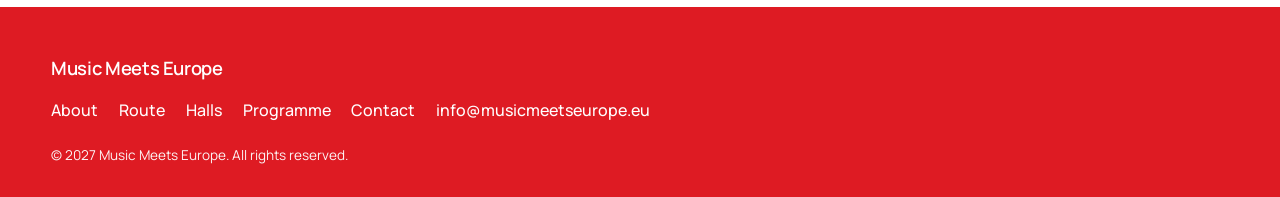
==== commit 1170114c: "Use the owner's Golden Hall photos and drop the session counts The Musikverein card now shows the fe" ====
--- a/index.html
+++ b/index.html
@@ -85,17 +85,9 @@
   font-size: clamp(1.7rem, 3.3vw, 2.65rem);
   line-height: 1.28; letter-spacing: -0.02em;
 }
-.facts {
-  display: flex; justify-content: center; flex-wrap: wrap;
-  gap: 2.2rem 3.2rem; margin-top: 2.6rem;
-}
-.fact strong {
-  display: block; color: var(--red); font-weight: 300;
-  font-size: 2.5rem; line-height: 1; letter-spacing: -0.03em;
-}
-.fact span {
-  display: block; margin-top: .35rem;
-  color: var(--red); font-size: .7rem; font-weight: 600;
+.facts-line {
+  margin-top: 1.8rem;
+  color: var(--red); font-weight: 600; font-size: 1.05rem;
   letter-spacing: .14em; text-transform: uppercase;
 }
 
@@ -128,13 +120,23 @@
 .cards-3 { grid-template-columns: 1fr 1fr 1fr; }
 .teaser img { width: 100%; aspect-ratio: 3/2; object-fit: cover; display: block; background: #f3f3f3; }
 .teaser-kicker, .teaser-meta { color: var(--red); font-size: .8rem; font-weight: 600; margin-top: .75rem; }
+.teaser h3,
+.place-names,
+.place-names em,
+.teaser-points li,
+.programme-list li {
+  font-size: 1.05rem; font-weight: 600; font-style: normal;
+  letter-spacing: 0; line-height: 1.4;
+}
 .teaser h3 {
-  color: var(--red); font-weight: 600; font-size: 1.22rem;
-  line-height: 1.25; letter-spacing: -0.02em; margin: .2rem 0 .35rem;
+  color: var(--red);
+  margin: .2rem 0 .35rem;
 }
 .teaser-text { color: var(--red); font-size: .95rem; line-height: 1.45; }
 .teaser-points { list-style: none; margin-top: .55rem; }
-.teaser-points li { color: #333; font-size: .9rem; line-height: 1.4; margin-top: .2rem; }
+.teaser-points li { color: #333; margin-top: .2rem; }
+.teaser-photos { display: grid; gap: .45rem; }
+.teaser-photos img { width: 100%; aspect-ratio: 3/2; object-fit: cover; display: block; background: #f3f3f3; }
 .more {
   display: inline-block; margin-top: .75rem;
   color: var(--red); font-weight: 700; font-size: .92rem; text-decoration: none;
@@ -151,9 +153,30 @@
   letter-spacing: -0.02em; margin-bottom: 1rem;
 }
 .pending-grid { display: grid; grid-template-columns: 1fr 1fr; gap: 1.5rem 2rem; }
-.pending article h4 { color: var(--red); font-size: 1.15rem; font-weight: 600; }
+.pending article h4 { color: var(--red); font-size: 1.05rem; font-weight: 600; }
 .pending .teaser-meta { margin-top: .2rem; }
 .pending p { color: #333; margin-top: .4rem; }
+
+.programme { padding: 4.2rem 0 2.5rem; }
+.programme h2 {
+  color: var(--red);
+  font-size: clamp(2.8rem, 5.4vw, 4.4rem);
+  font-weight: 400; letter-spacing: -0.035em; line-height: 1.02;
+  margin-bottom: .6rem;
+}
+.programme-lead { color: #333; font-size: 1.12rem; max-width: 40rem; margin-bottom: .4rem; }
+.programme-layout {
+  display: grid; grid-template-columns: 1.15fr .85fr;
+  gap: 2.2rem 2.8rem; align-items: start; margin-top: 1.8rem;
+}
+.programme-list { display: grid; grid-template-columns: 1fr 1fr; gap: 1.6rem 2rem; }
+.programme-list h3 {
+  color: var(--red); font-size: 1.35rem; font-weight: 600;
+  letter-spacing: -0.02em; margin: .15rem 0 .45rem;
+}
+.programme-list ul { list-style: none; }
+.programme-list li { color: #1a1a1a; margin-top: .28rem; }
+.programme-poster img { width: 100%; height: auto; display: block; }
 
 .contact { padding-bottom: 4rem; }
 .contact-lead { color: #333; max-width: 36rem; margin-bottom: .4rem; }
@@ -205,7 +228,8 @@
   .hero-copy { padding: 2.6rem 6vw .6rem; }
   .hero h1 { max-width: 7.2em; }
   .intro { padding-top: 2.8rem; }
-  .facts { gap: 1.4rem 1.8rem; }
+  .programme h2 { font-size: clamp(2.2rem, 8vw, 3rem); }
+  .programme-layout, .programme-list { grid-template-columns: 1fr; }
   .site-header { padding: .75rem 5vw; }
   .brand img { height: 44px; }
   .hero-credit { align-self: stretch; text-align: left; margin: 0; padding: 0 6vw .9rem; max-width: none; }
@@ -233,7 +257,7 @@
 
 <section class="intro" aria-labelledby="intro-lead">
   <p class="intro-lead" id="intro-lead"></p>
-  <div class="facts" id="facts"></div>
+  <p class="facts-line" id="facts"></p>
 </section>
 
 <section class="feature" id="about">
@@ -262,14 +286,16 @@
   </div>
 </section>
 
-<section class="feature feature-reverse" id="map">
-  <div class="feature-media" id="map-media"></div>
-  <div class="feature-copy" id="map-copy"></div>
-</section>
-
-<section class="feature" id="poster">
-  <div class="feature-media" id="poster-media"></div>
-  <div class="feature-copy" id="poster-copy"></div>
+<section class="programme" id="poster">
+  <div class="wrap">
+    <p class="eyebrow" id="poster-eyebrow"></p>
+    <h2 id="poster-title"></h2>
+    <p class="programme-lead" id="poster-caption"></p>
+    <div class="programme-layout">
+      <div class="programme-list" id="programme-list"></div>
+      <div class="programme-poster" id="poster-media"></div>
+    </div>
+  </div>
 </section>
 
 <section class="section contact" id="contact">
@@ -323,20 +349,6 @@
     return base + String(path).split("/").map(function (part) {
       return encodeURIComponent(part);
     }).join("/");
-  }
-
-  function cityCount(sessions) {
-    var seen = {};
-    var count = 0;
-    (sessions || []).forEach(function (session) {
-      (session.cities || []).forEach(function (city) {
-        var key = String(city.name || "").trim().toLowerCase();
-        if (!key || seen[key]) return;
-        seen[key] = true;
-        count += 1;
-      });
-    });
-    return count;
   }
 
   function enquiryHref(programme, label) {
@@ -431,15 +443,7 @@
     heroCredit.hidden = !heroCreditHtml;
 
     document.getElementById("intro-lead").textContent = hero.subtitle || [programme.tagline, programme.bond].filter(Boolean).join(" ");
-    var labels = about.stats || {};
-    var stats = [
-      { num: String((programme.sessions || []).length), label: labels.sessions || "Sessions" },
-      { num: String(cityCount(programme.sessions)), label: labels.cities || "Cities" },
-      { num: String(programme.year || ""), label: labels.year || "Year" },
-    ];
-    document.getElementById("facts").innerHTML = stats.map(function (stat) {
-      return '<div class="fact"><strong>' + escapeHtml(stat.num) + "</strong><span>" + escapeHtml(stat.label) + "</span></div>";
-    }).join("");
+    document.getElementById("facts").textContent = about.factsLine || ("Route · " + (programme.year || ""));
 
     var aboutMedia = document.getElementById("about-media");
     if (about.video) {
@@ -457,7 +461,9 @@
     document.getElementById("sessions-eyebrow").textContent = sessionsIntro.eyebrow || "";
     document.getElementById("sessions-title").innerHTML = rich(sessionsIntro.title || "");
     document.getElementById("sessions-grid").innerHTML = (programme.sessions || []).map(function (session) {
-      var cities = (session.cities || []).map(function (city) { return city.name; }).filter(Boolean).join(" · ");
+      var places = (session.cities || []).map(function (city) {
+        return escapeHtml(city.name || "");
+      }).filter(Boolean).join(" · ");
       var points = (session.highlights || []).map(function (line) {
         return "<li>" + escapeHtml(line) + "</li>";
       }).join("");
@@ -467,8 +473,8 @@
         : "";
       return '<article class="teaser">' + media +
         '<p class="teaser-kicker">' + escapeHtml(session.tag || "") + "</p>" +
-        '<h3>' + (session.titleLines || []).map(rich).join("<br>") + "</h3>" +
-        '<p class="teaser-meta">' + escapeHtml(session.dateLabel || "") + (cities ? " · " + escapeHtml(cities) : "") + "</p>" +
+        '<h3 class="place-names">' + places + "</h3>" +
+        '<p class="teaser-meta">' + escapeHtml(session.dateLabel || "") + "</p>" +
         (session.description ? '<p class="teaser-text">' + escapeHtml(session.description) + "</p>" : "") +
         (points ? '<ul class="teaser-points">' + points + "</ul>" : "") +
         '<a class="more" href="' + escapeHtml(enquiryHref(programme, label)) + '">' + escapeHtml(label) + " →</a>" +
@@ -487,8 +493,12 @@
     });
     var enquire = programme.enquireLabel || "Enquire";
     document.getElementById("events-grid").innerHTML = halls.map(function (event) {
-      return '<article class="teaser">' +
-        '<img src="' + escapeHtml(asset(event.image)) + '" alt="' + escapeHtml(event.imageAlt || event.title || "") + '">' +
+      var photos = '<div class="teaser-photos"><img src="' + escapeHtml(asset(event.image)) + '" alt="' + escapeHtml(event.imageAlt || event.title || "") + '">';
+      if (event.secondaryImage) {
+        photos += '<img src="' + escapeHtml(asset(event.secondaryImage)) + '" alt="' + escapeHtml(event.secondaryImageAlt || "") + '">';
+      }
+      photos += "</div>";
+      return '<article class="teaser">' + photos +
         '<p class="teaser-kicker">' + rich(event.when || "") + "</p>" +
         '<h3>' + escapeHtml(event.title || "") + "</h3>" +
         '<p class="teaser-meta">' + escapeHtml(event.location || "") + "</p>" +
@@ -514,24 +524,20 @@
         }).join("") + "</div>";
     }
 
-    function featureCopy(block) {
-      if (!block) return "";
-      return (block.eyebrow ? '<p class="eyebrow">' + escapeHtml(block.eyebrow) + "</p>" : "") +
-        "<h2>" + rich(block.title || "") + "</h2>" +
-        (block.caption ? '<p class="caption">' + escapeHtml(block.caption) + "</p>" : "");
-    }
-    function featureMedia(block) {
-      if (!block || !block.image) return "";
-      return '<img src="' + escapeHtml(asset(block.image)) + '" alt="' + escapeHtml(block.alt || "") + '">';
-    }
-    var map = programme.map || {};
     var poster = programme.poster || {};
-    document.getElementById("map-copy").innerHTML = featureCopy(map);
-    document.getElementById("map-media").innerHTML = featureMedia(map);
-    document.getElementById("poster-copy").innerHTML = featureCopy(poster);
-    document.getElementById("poster-media").innerHTML = featureMedia(poster);
-    document.getElementById("map").hidden = !map.image;
-    document.getElementById("poster").hidden = !poster.image;
+    document.getElementById("poster-eyebrow").textContent = poster.eyebrow || "";
+    document.getElementById("poster-title").innerHTML = rich(poster.title || "");
+    document.getElementById("poster-caption").textContent = poster.caption || "";
+    document.getElementById("programme-list").innerHTML = (programme.sessions || []).map(function (session) {
+      var lines = (session.highlights || []).map(function (line) {
+        return "<li>" + escapeHtml(line) + "</li>";
+      }).join("");
+      return "<article><p class=\"eyebrow\">" + escapeHtml(session.tag || "") + "</p>" +
+        "<h3>" + escapeHtml(session.dateLabel || "") + "</h3><ul>" + lines + "</ul></article>";
+    }).join("");
+    document.getElementById("poster-media").innerHTML = poster.image
+      ? '<img src="' + escapeHtml(asset(poster.image)) + '" alt="' + escapeHtml(poster.alt || "") + '">'
+      : "";
 
     document.getElementById("contact-title").innerHTML = rich(contact.title || "");
     document.getElementById("contact-sub").textContent = contact.text || "";
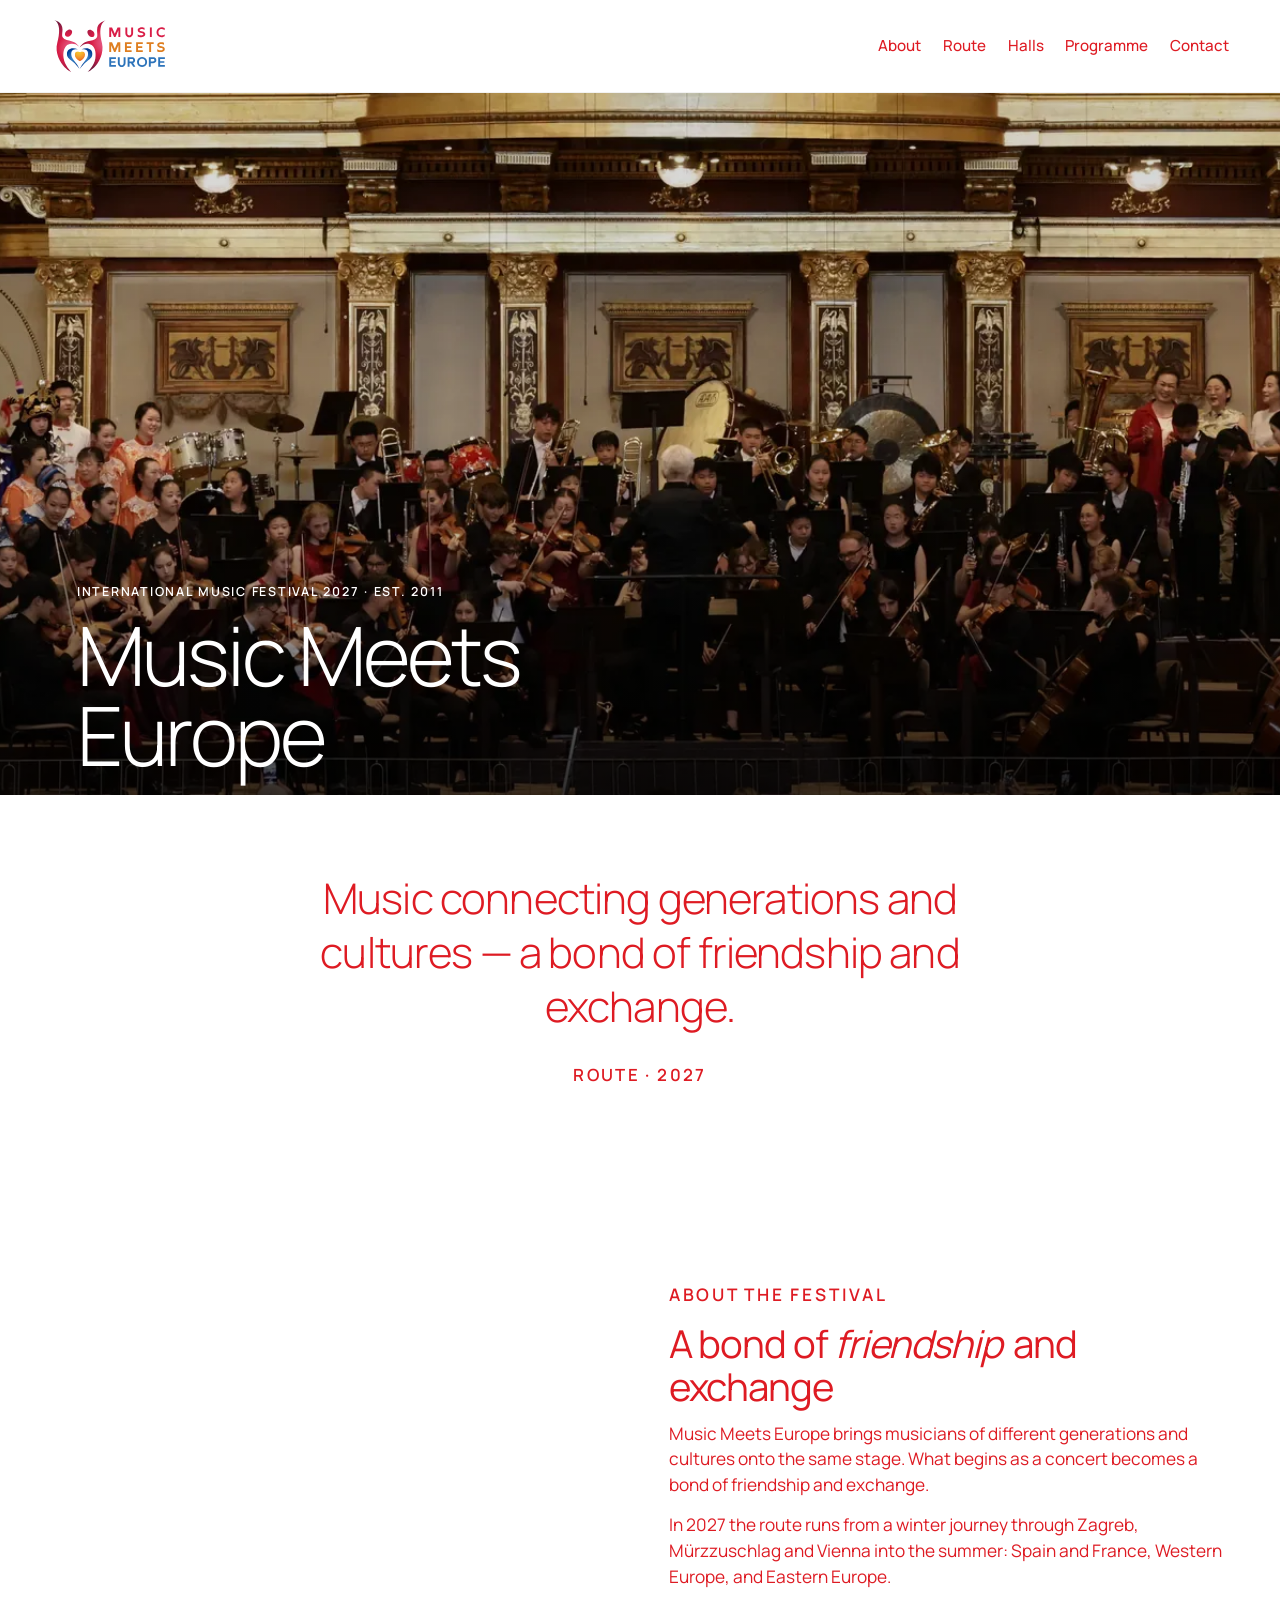
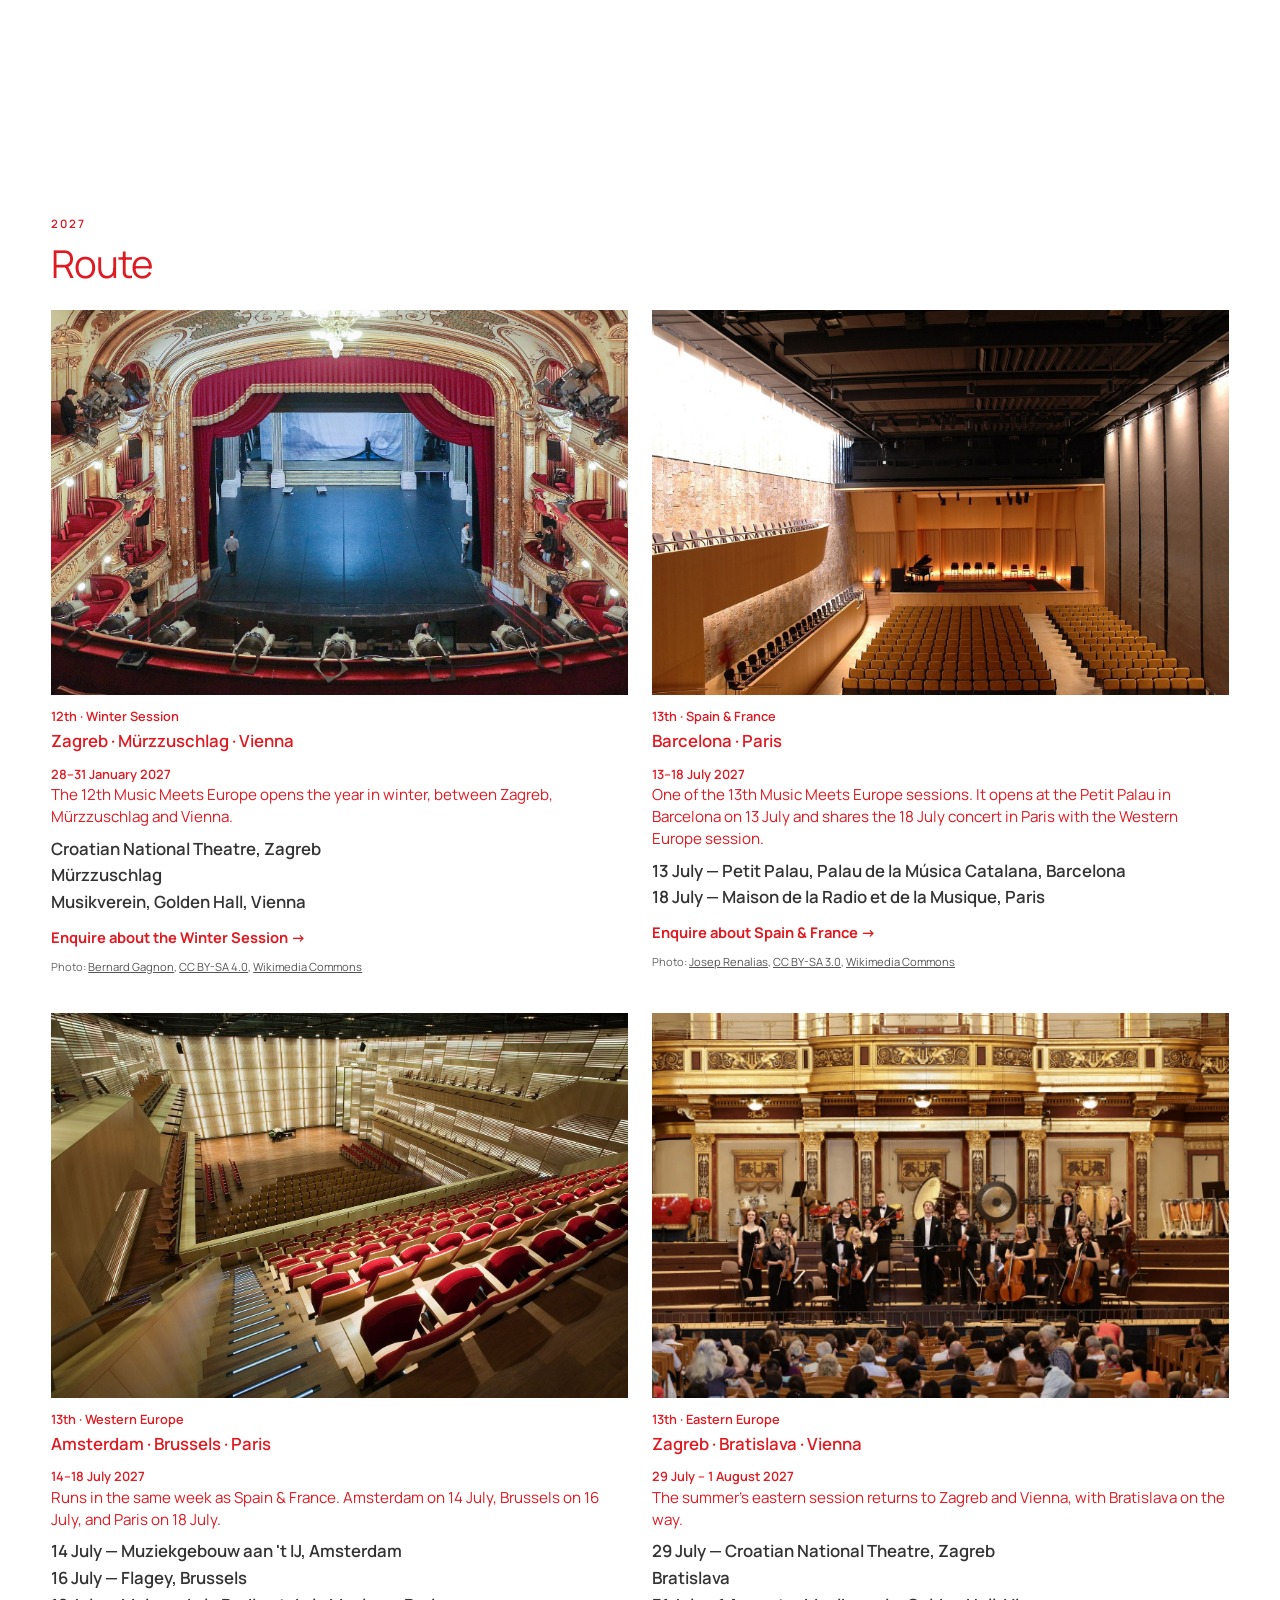
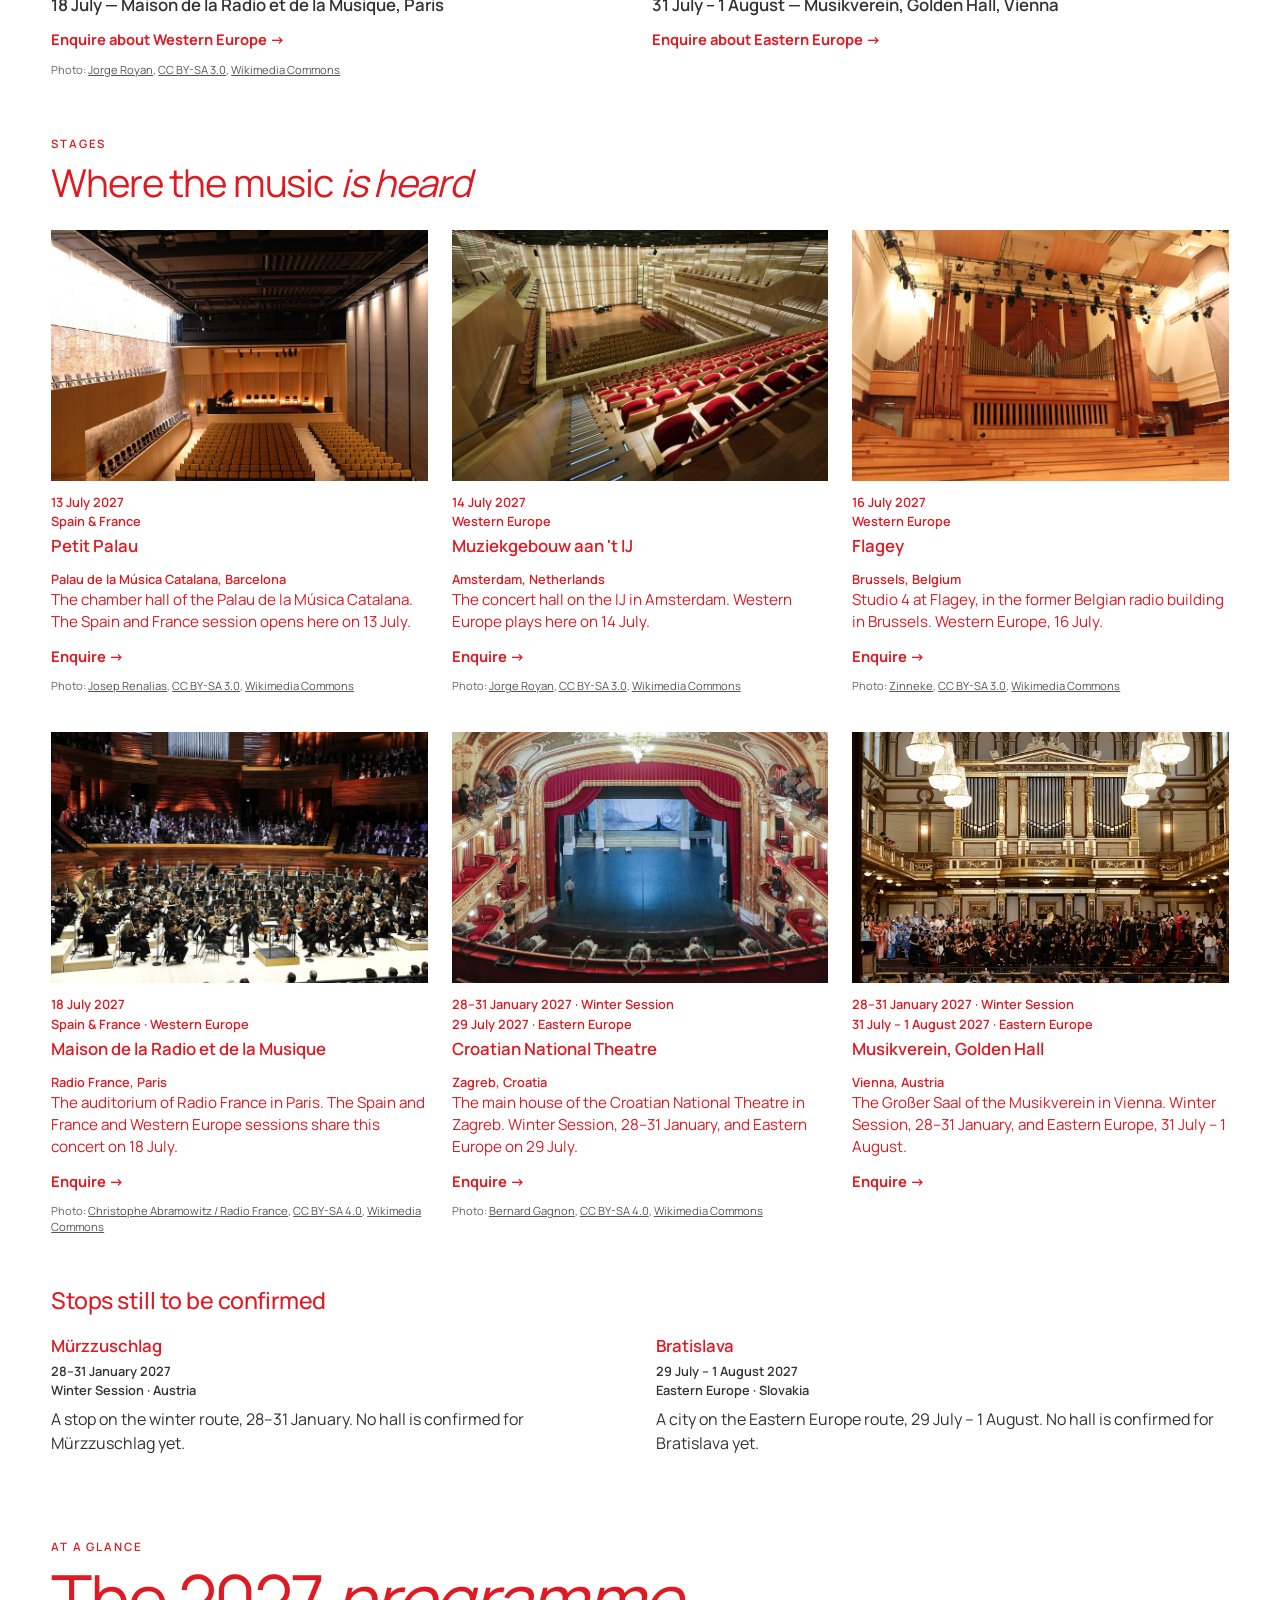
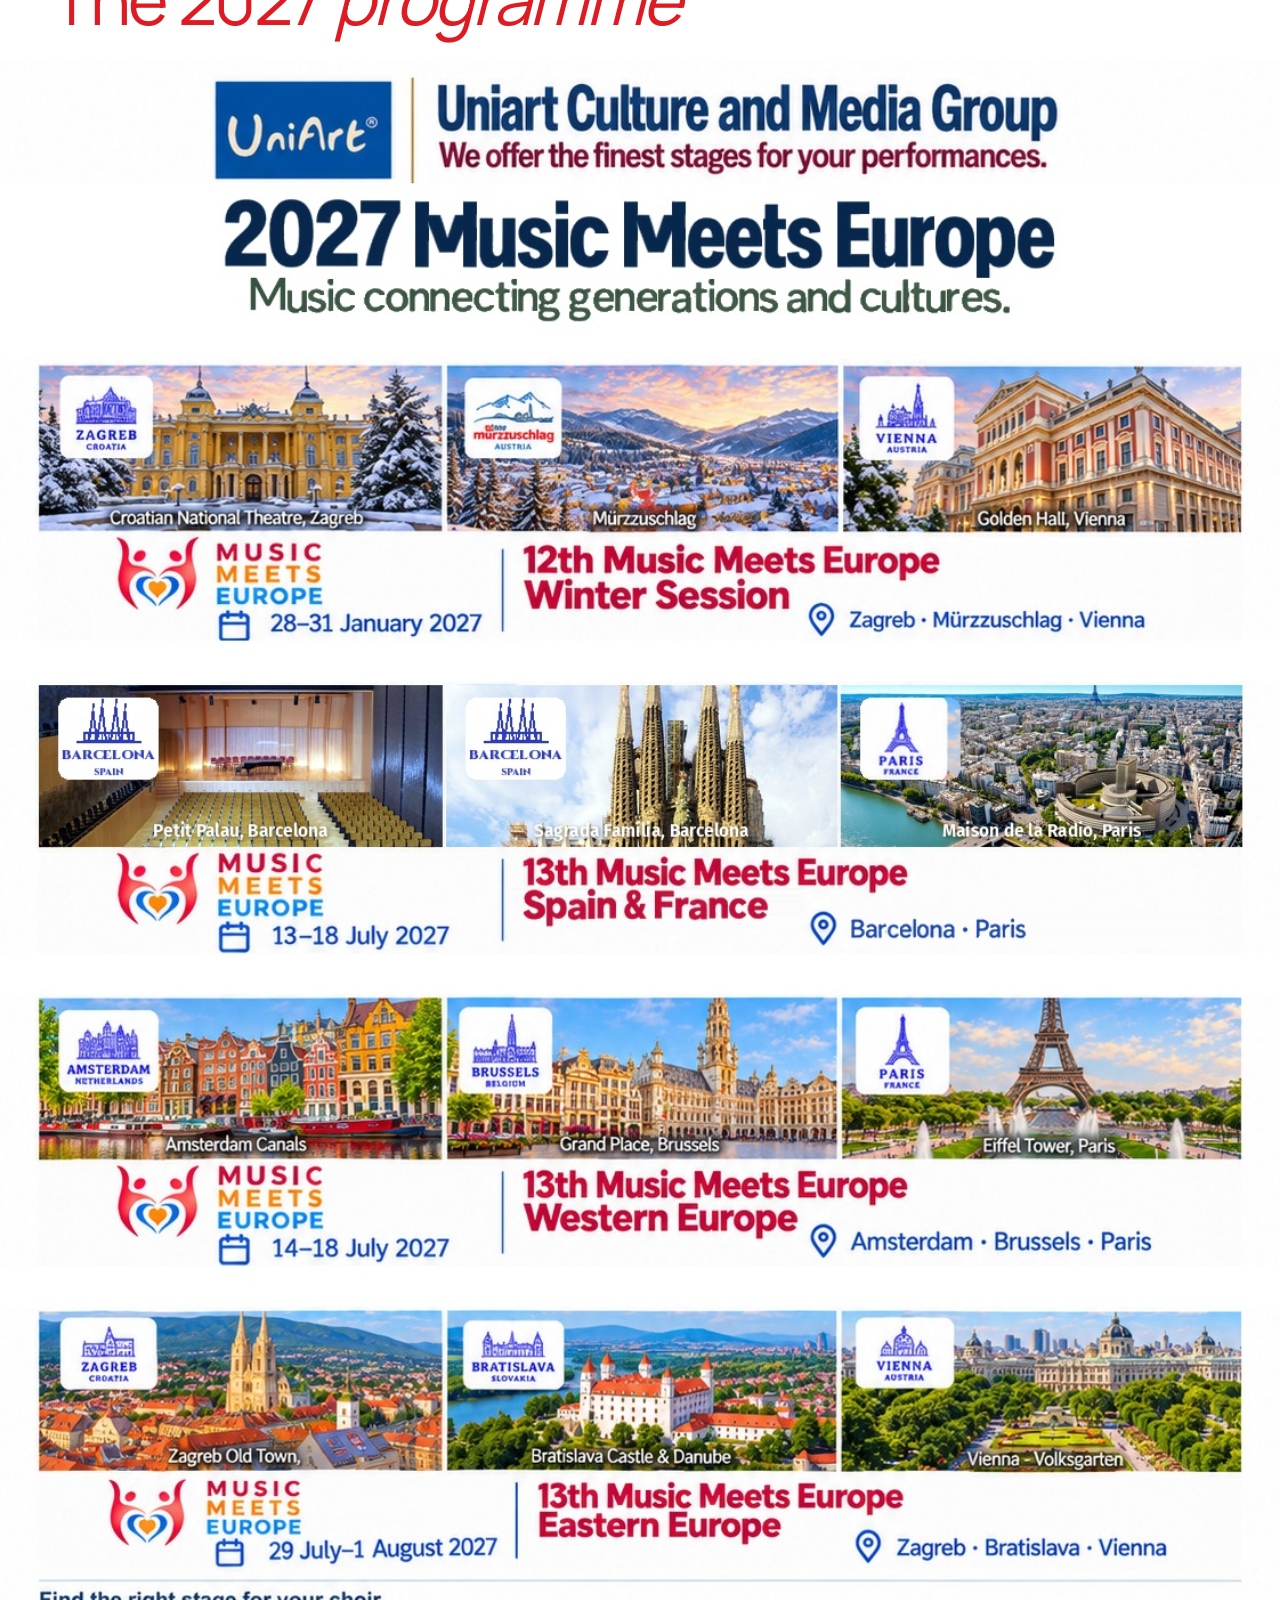
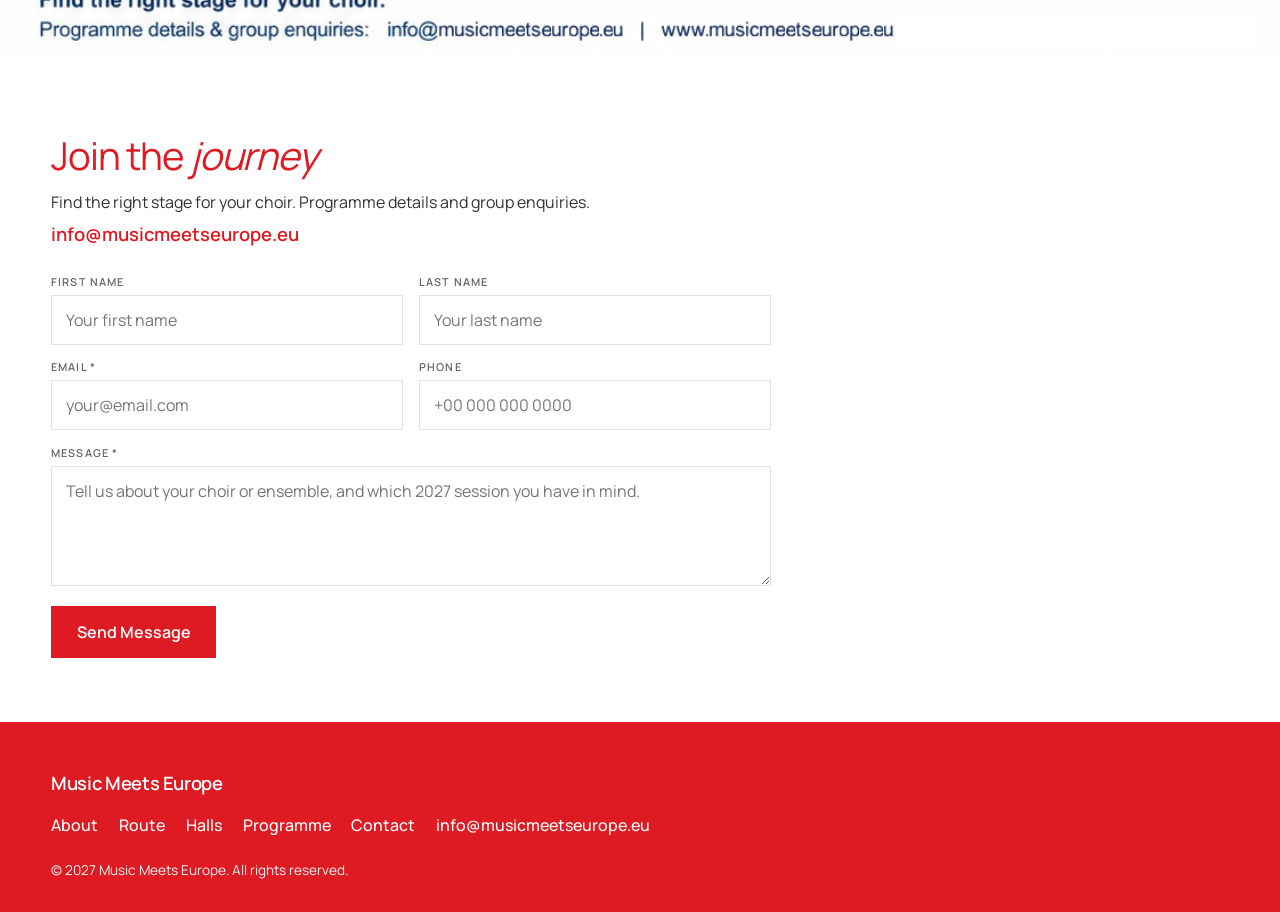
==== commit 5c6287f7: "Focus the cover on the performers and enlarge the programme poster The hero crop is now the orchestr" ====
--- a/index.html
+++ b/index.html
@@ -56,7 +56,7 @@
   color: #fff; background: #1c1c1c; overflow: hidden;
 }
 section[id] { scroll-margin-top: 4.6rem; }
-.hero-image { position: absolute; inset: 0; width: 100%; height: 100%; object-fit: cover; object-position: center 42%; }
+.hero-image { position: absolute; inset: 0; width: 100%; height: 100%; object-fit: cover; object-position: center center; }
 .hero-shade {
   position: absolute; inset: 0;
   background: linear-gradient(to top, rgba(0,0,0,.72) 0%, rgba(0,0,0,.38) 26%, rgba(0,0,0,.08) 52%, rgba(0,0,0,.18) 100%);
@@ -135,7 +135,7 @@
 .teaser-text { color: var(--red); font-size: .95rem; line-height: 1.45; }
 .teaser-points { list-style: none; margin-top: .55rem; }
 .teaser-points li { color: #333; margin-top: .2rem; }
-.teaser-photos { display: grid; gap: .45rem; }
+.teaser-photos { display: block; }
 .teaser-photos img { width: 100%; aspect-ratio: 3/2; object-fit: cover; display: block; background: #f3f3f3; }
 .more {
   display: inline-block; margin-top: .75rem;
@@ -165,17 +165,7 @@
   margin-bottom: .6rem;
 }
 .programme-lead { color: #333; font-size: 1.12rem; max-width: 40rem; margin-bottom: .4rem; }
-.programme-layout {
-  display: grid; grid-template-columns: 1.15fr .85fr;
-  gap: 2.2rem 2.8rem; align-items: start; margin-top: 1.8rem;
-}
-.programme-list { display: grid; grid-template-columns: 1fr 1fr; gap: 1.6rem 2rem; }
-.programme-list h3 {
-  color: var(--red); font-size: 1.35rem; font-weight: 600;
-  letter-spacing: -0.02em; margin: .15rem 0 .45rem;
-}
-.programme-list ul { list-style: none; }
-.programme-list li { color: #1a1a1a; margin-top: .28rem; }
+.programme-poster { width: 100%; margin-top: 1.6rem; }
 .programme-poster img { width: 100%; height: auto; display: block; }
 
 .contact { padding-bottom: 4rem; }
@@ -229,7 +219,6 @@
   .hero h1 { max-width: 7.2em; }
   .intro { padding-top: 2.8rem; }
   .programme h2 { font-size: clamp(2.2rem, 8vw, 3rem); }
-  .programme-layout, .programme-list { grid-template-columns: 1fr; }
   .site-header { padding: .75rem 5vw; }
   .brand img { height: 44px; }
   .hero-credit { align-self: stretch; text-align: left; margin: 0; padding: 0 6vw .9rem; max-width: none; }
@@ -290,12 +279,8 @@
   <div class="wrap">
     <p class="eyebrow" id="poster-eyebrow"></p>
     <h2 id="poster-title"></h2>
-    <p class="programme-lead" id="poster-caption"></p>
-    <div class="programme-layout">
-      <div class="programme-list" id="programme-list"></div>
-      <div class="programme-poster" id="poster-media"></div>
-    </div>
   </div>
+  <div class="programme-poster" id="poster-media"></div>
 </section>
 
 <section class="section contact" id="contact">
@@ -493,11 +478,7 @@
     });
     var enquire = programme.enquireLabel || "Enquire";
     document.getElementById("events-grid").innerHTML = halls.map(function (event) {
-      var photos = '<div class="teaser-photos"><img src="' + escapeHtml(asset(event.image)) + '" alt="' + escapeHtml(event.imageAlt || event.title || "") + '">';
-      if (event.secondaryImage) {
-        photos += '<img src="' + escapeHtml(asset(event.secondaryImage)) + '" alt="' + escapeHtml(event.secondaryImageAlt || "") + '">';
-      }
-      photos += "</div>";
+      var photos = '<img src="' + escapeHtml(asset(event.image)) + '" alt="' + escapeHtml(event.imageAlt || event.title || "") + '">';
       return '<article class="teaser">' + photos +
         '<p class="teaser-kicker">' + rich(event.when || "") + "</p>" +
         '<h3>' + escapeHtml(event.title || "") + "</h3>" +
@@ -527,14 +508,6 @@
     var poster = programme.poster || {};
     document.getElementById("poster-eyebrow").textContent = poster.eyebrow || "";
     document.getElementById("poster-title").innerHTML = rich(poster.title || "");
-    document.getElementById("poster-caption").textContent = poster.caption || "";
-    document.getElementById("programme-list").innerHTML = (programme.sessions || []).map(function (session) {
-      var lines = (session.highlights || []).map(function (line) {
-        return "<li>" + escapeHtml(line) + "</li>";
-      }).join("");
-      return "<article><p class=\"eyebrow\">" + escapeHtml(session.tag || "") + "</p>" +
-        "<h3>" + escapeHtml(session.dateLabel || "") + "</h3><ul>" + lines + "</ul></article>";
-    }).join("");
     document.getElementById("poster-media").innerHTML = poster.image
       ? '<img src="' + escapeHtml(asset(poster.image)) + '" alt="' + escapeHtml(poster.alt || "") + '">'
       : "";
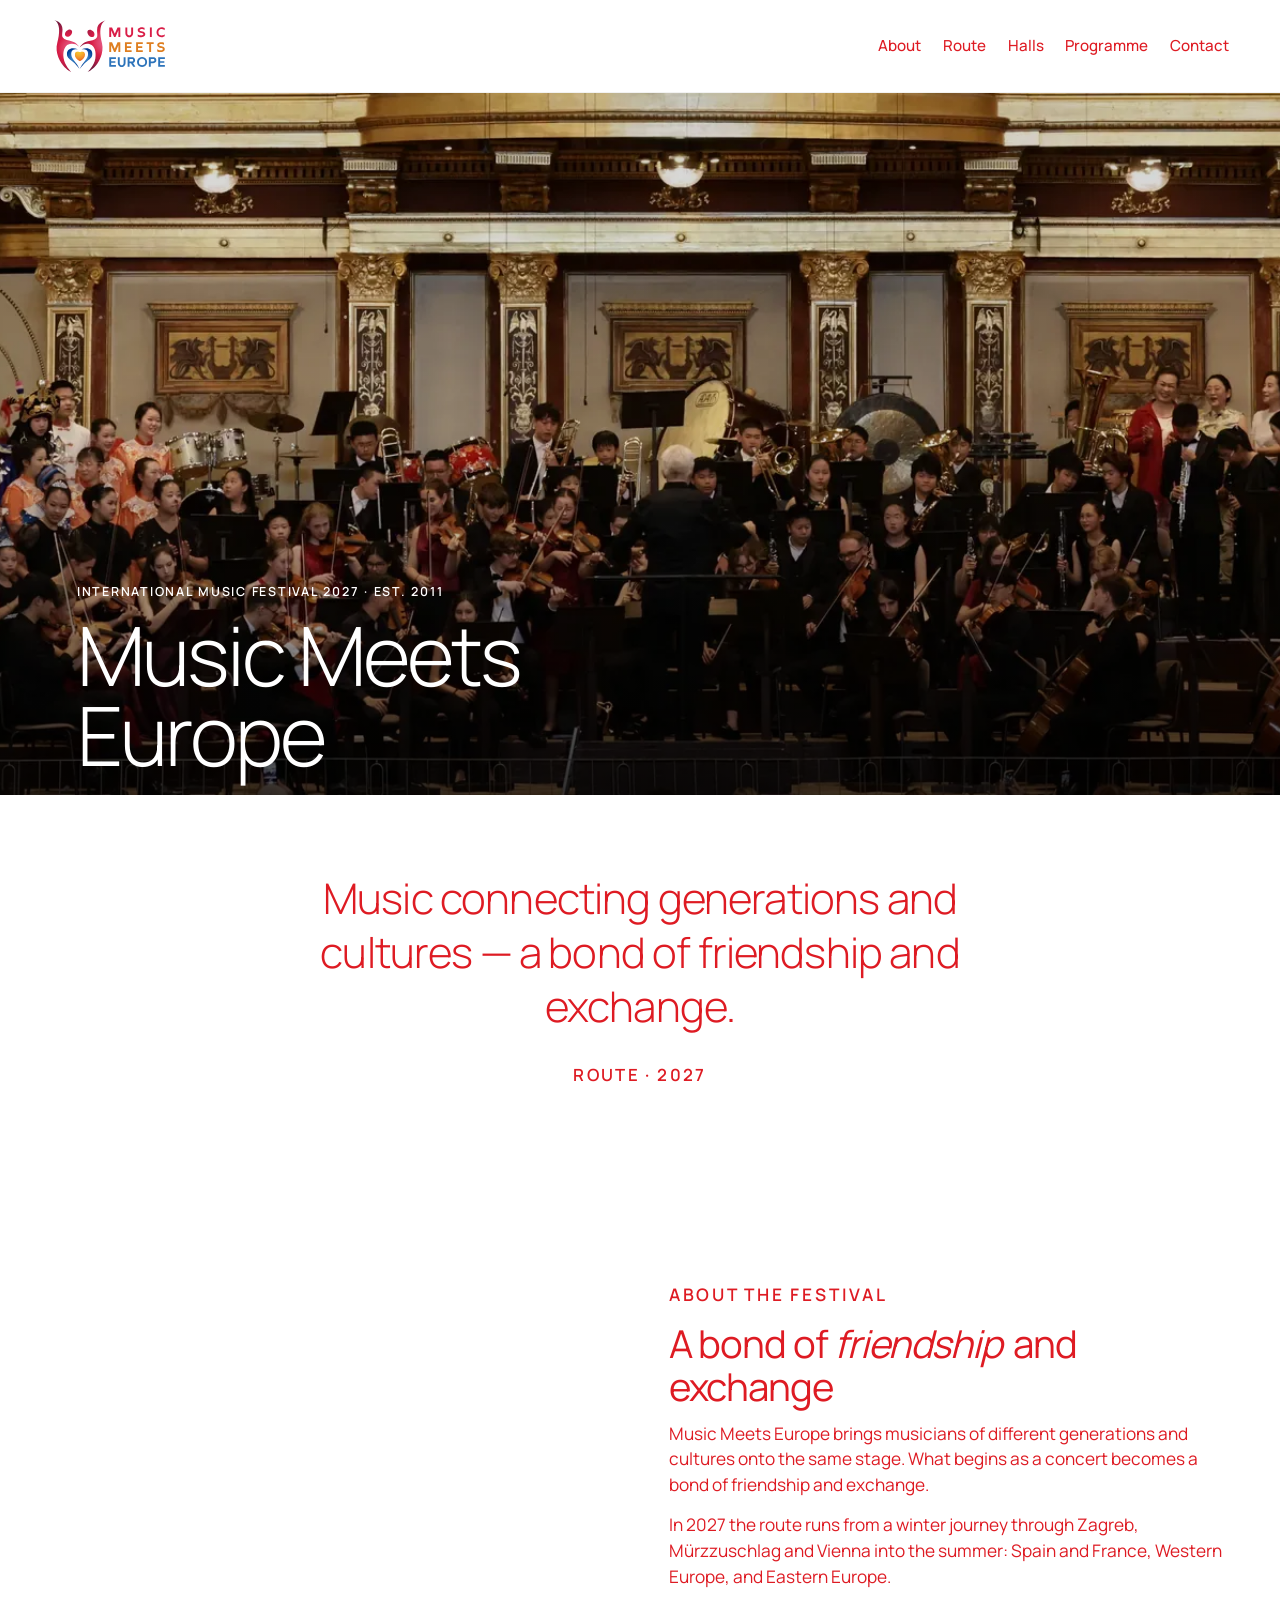
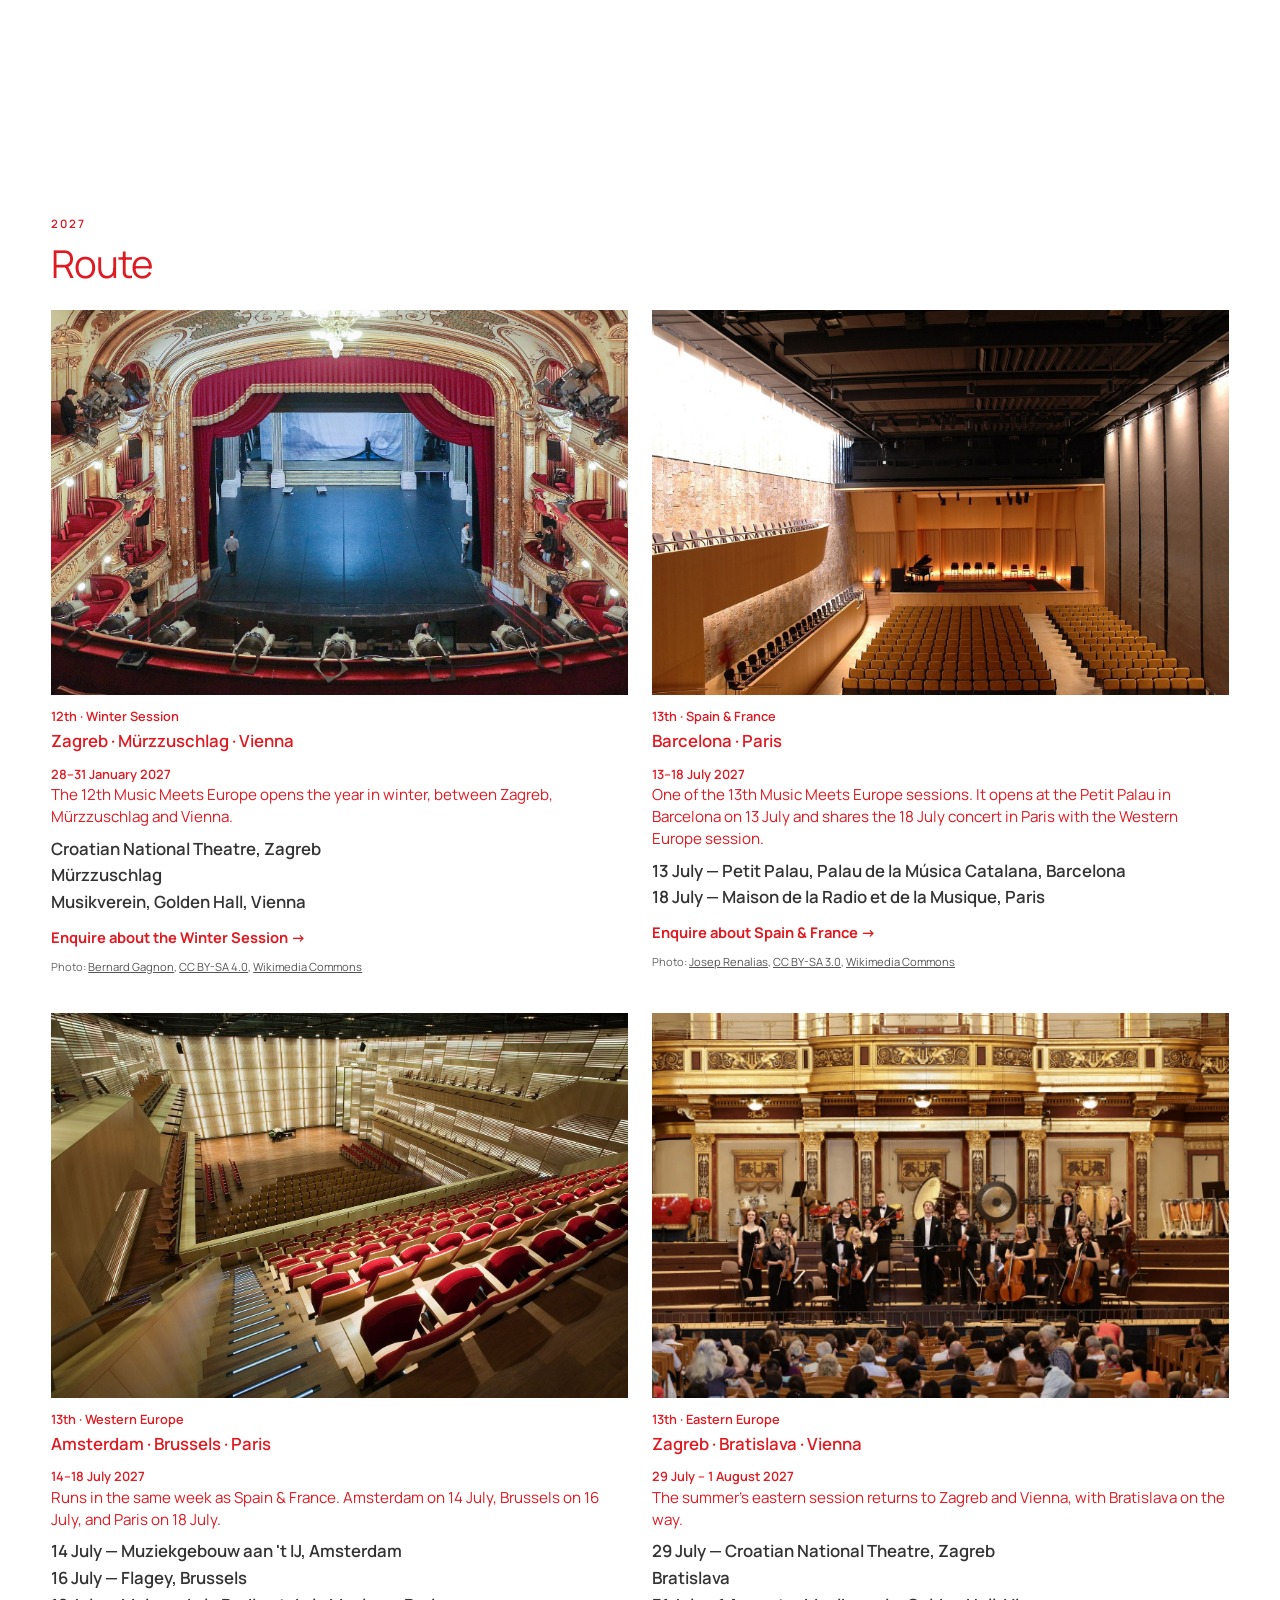
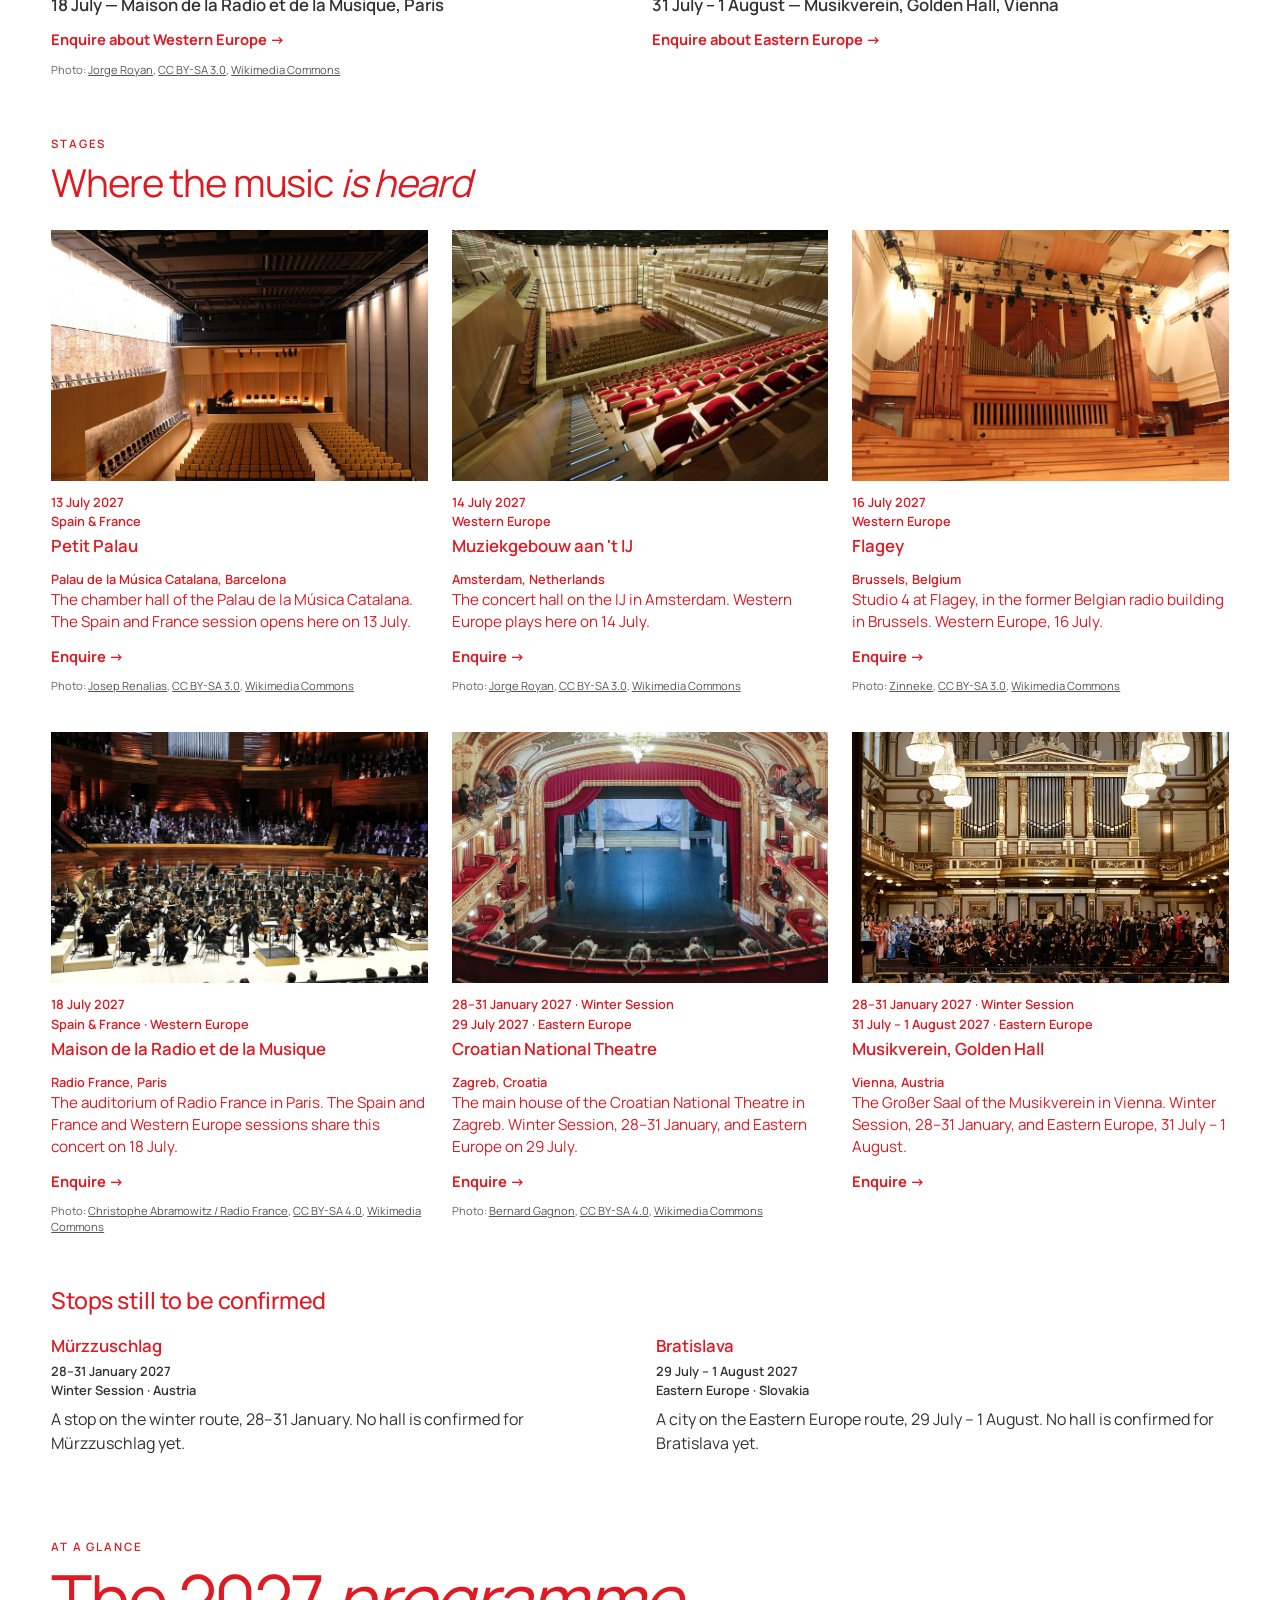
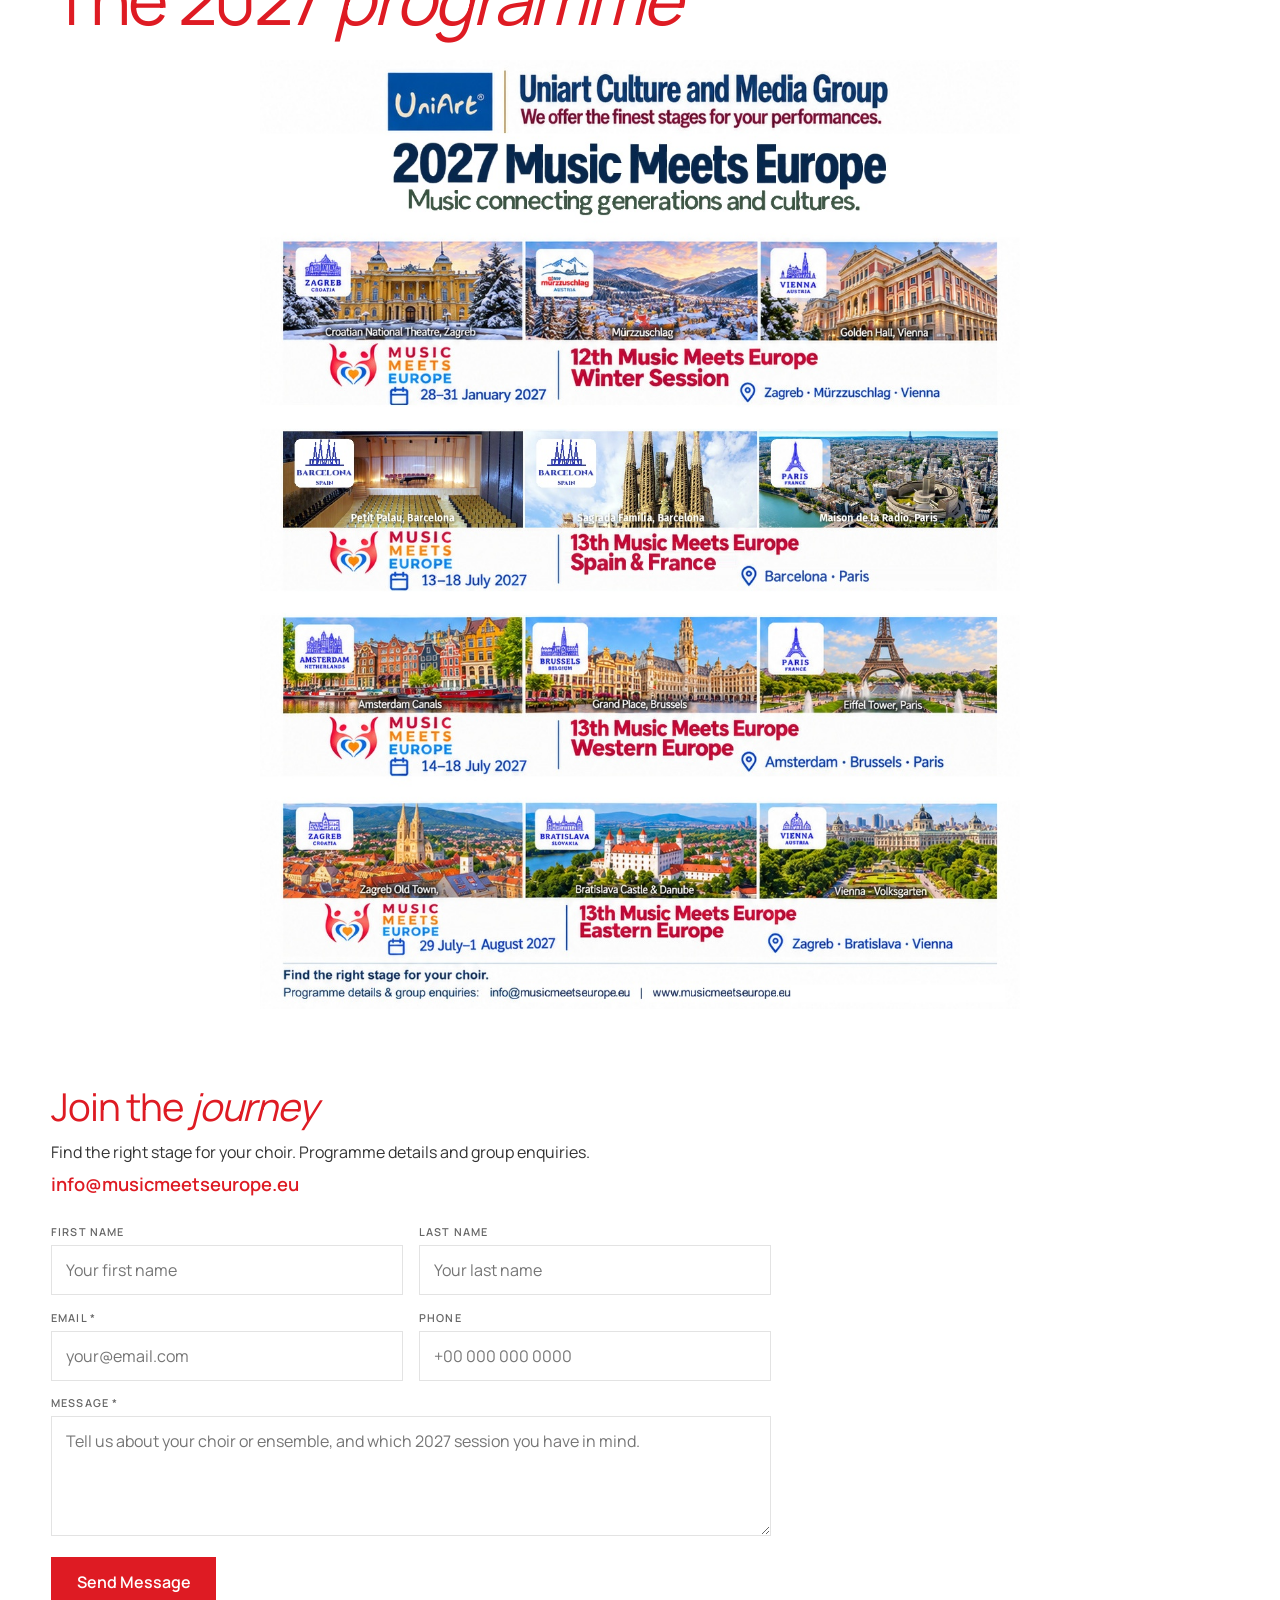
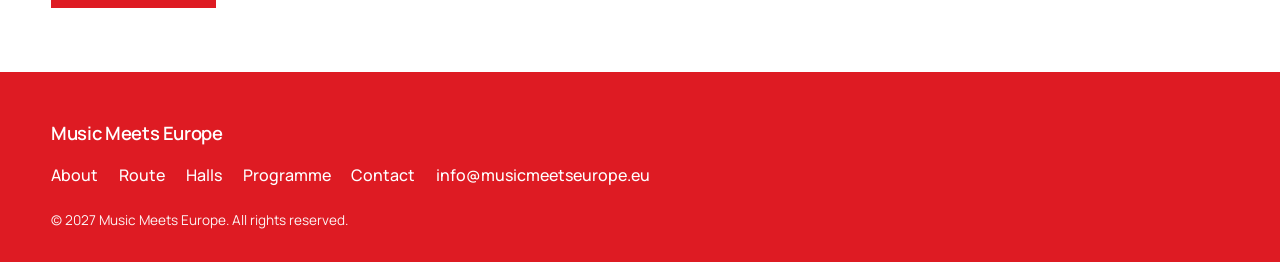
==== commit 1c2c402d: "Center the 2027 programme poster at a smaller width The poster stays under its heading, capped at 76" ====
--- a/index.html
+++ b/index.html
@@ -165,7 +165,11 @@
   margin-bottom: .6rem;
 }
 .programme-lead { color: #333; font-size: 1.12rem; max-width: 40rem; margin-bottom: .4rem; }
-.programme-poster { width: 100%; margin-top: 1.6rem; }
+.programme-poster {
+  width: 100%;
+  max-width: 760px;
+  margin: 1.6rem auto 0;
+}
 .programme-poster img { width: 100%; height: auto; display: block; }
 
 .contact { padding-bottom: 4rem; }
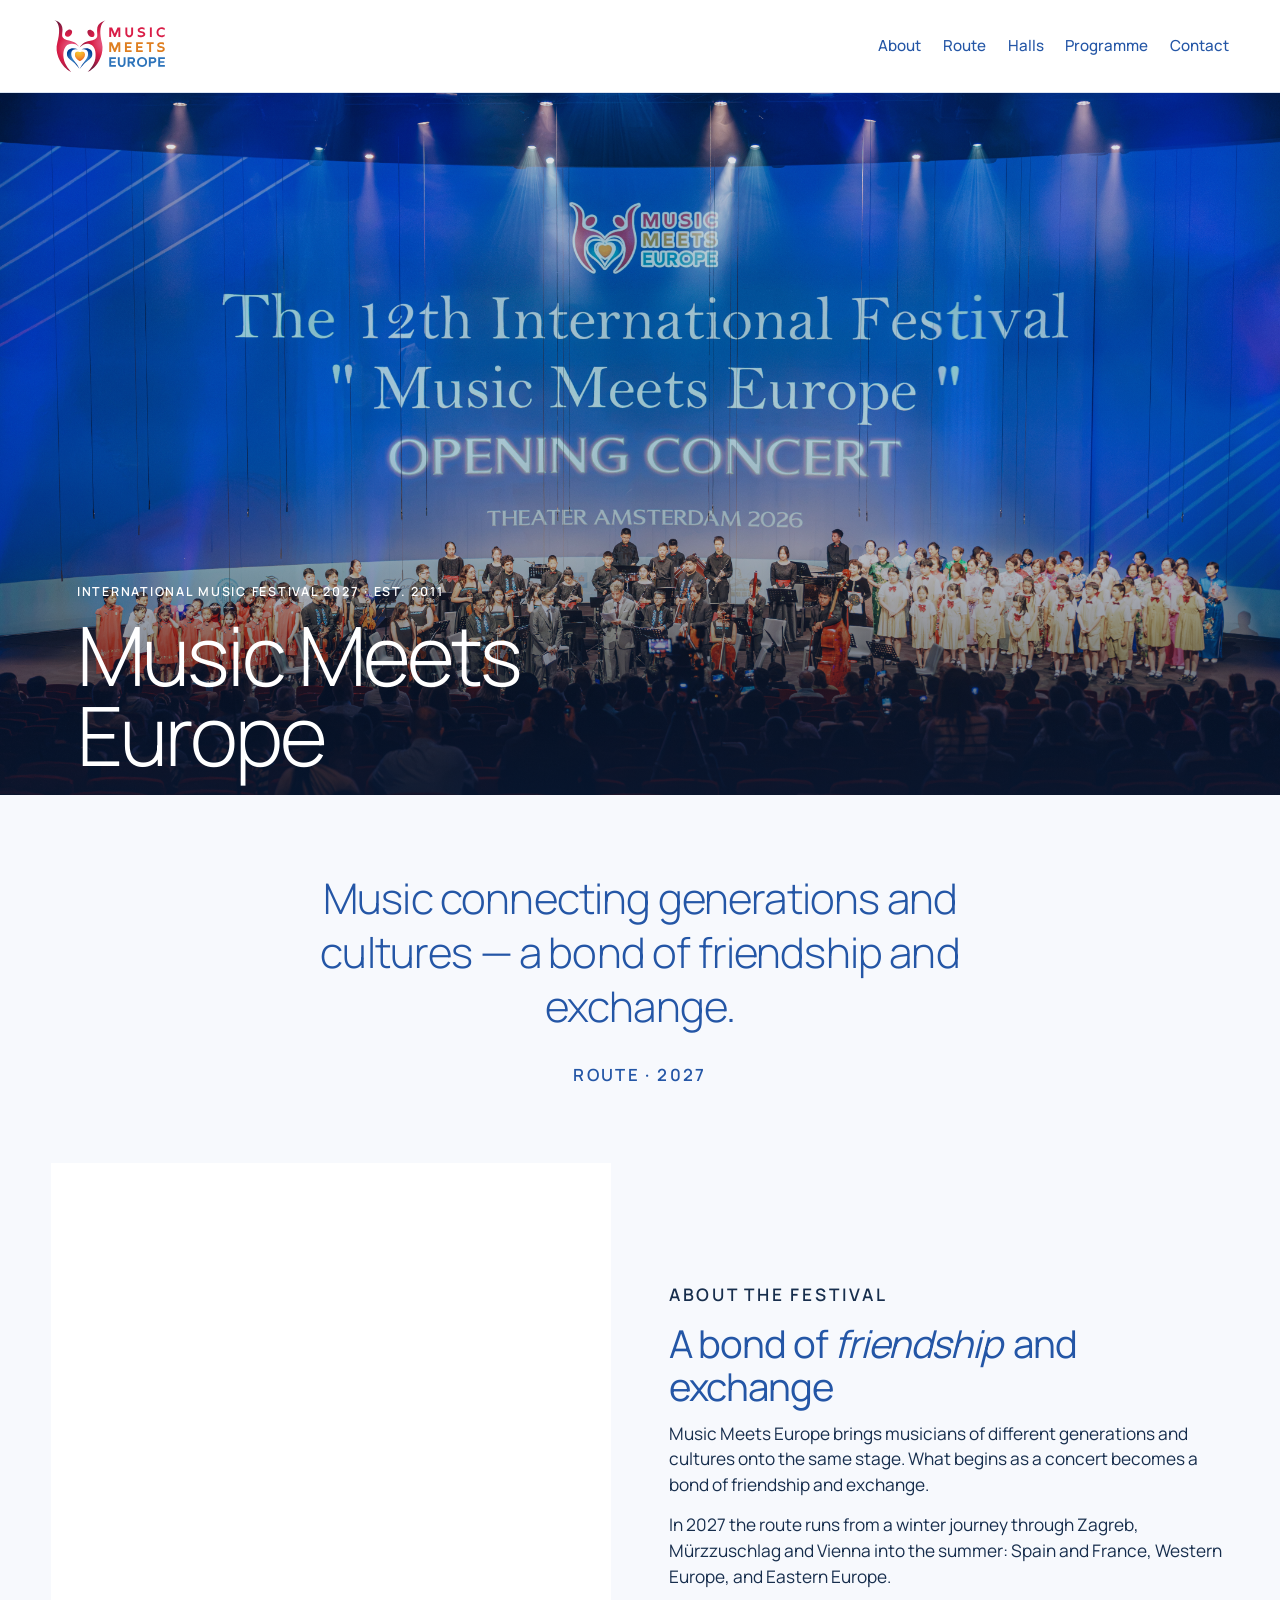
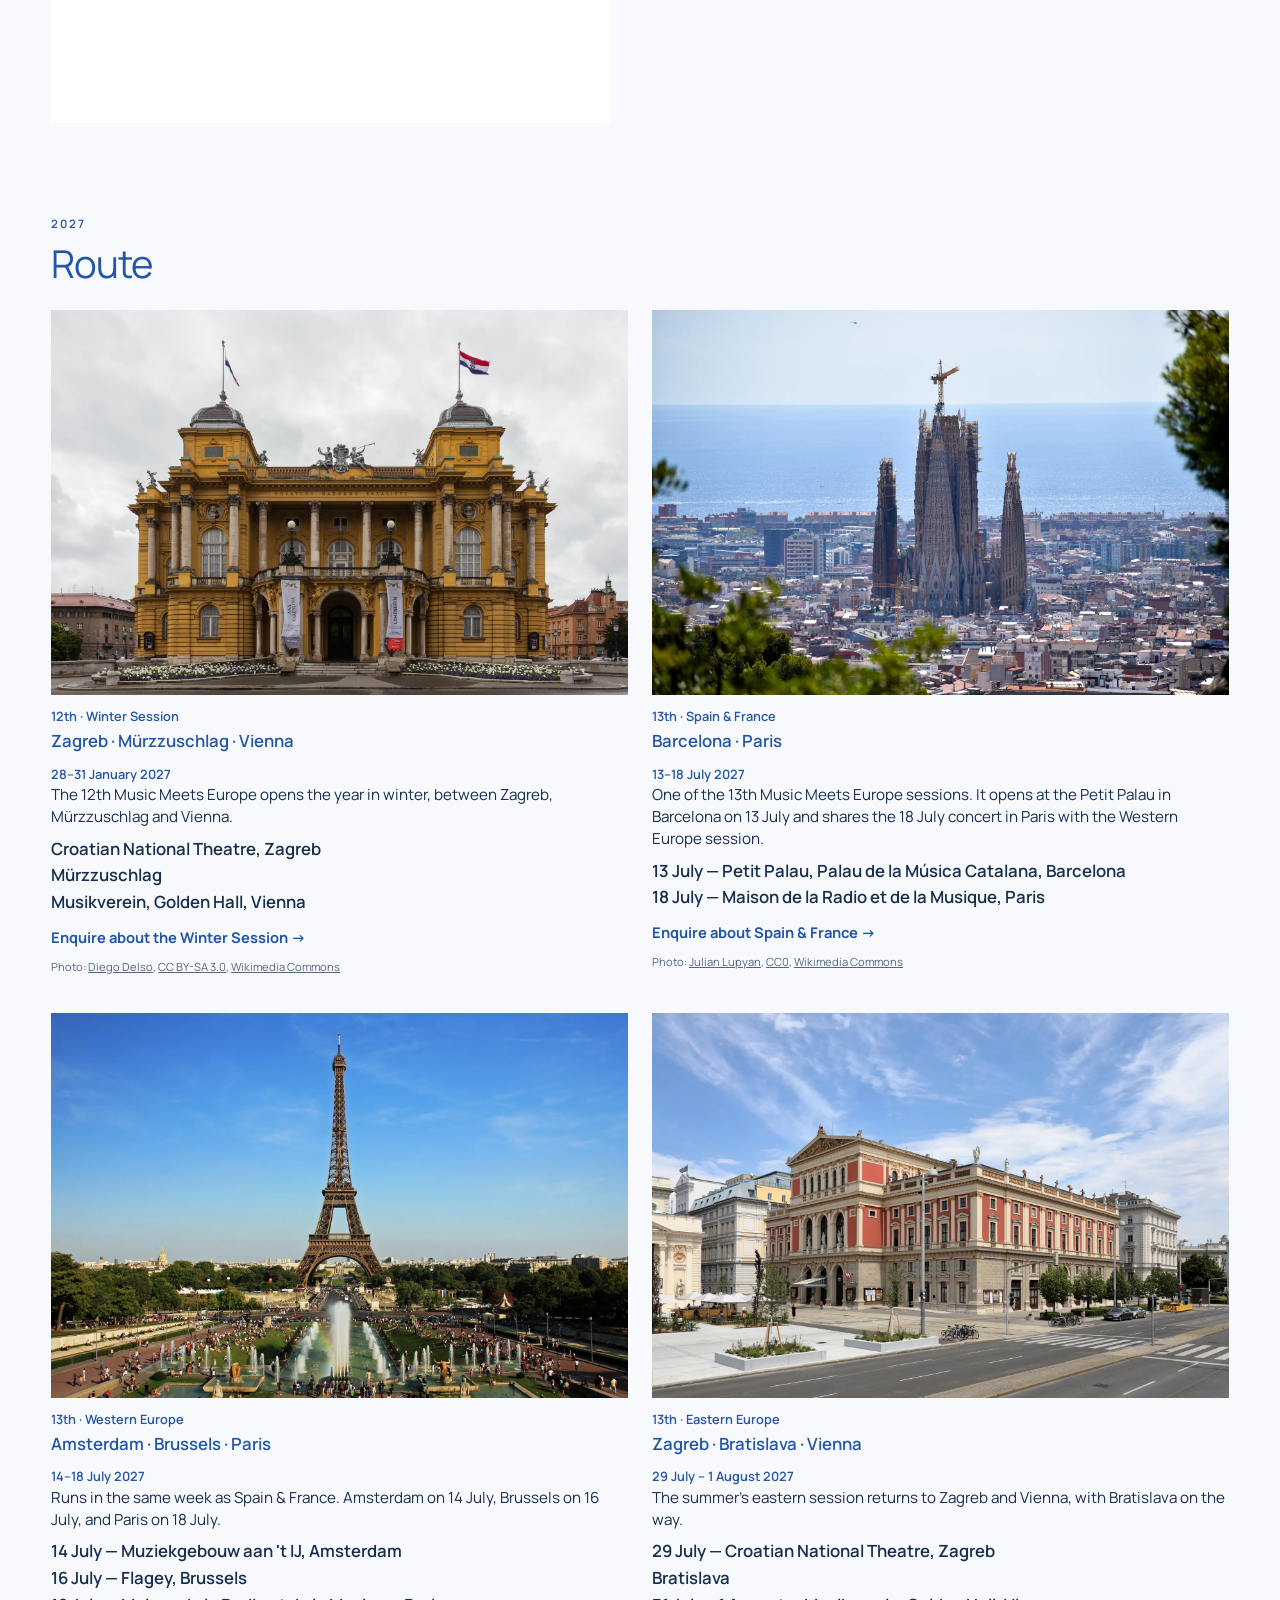
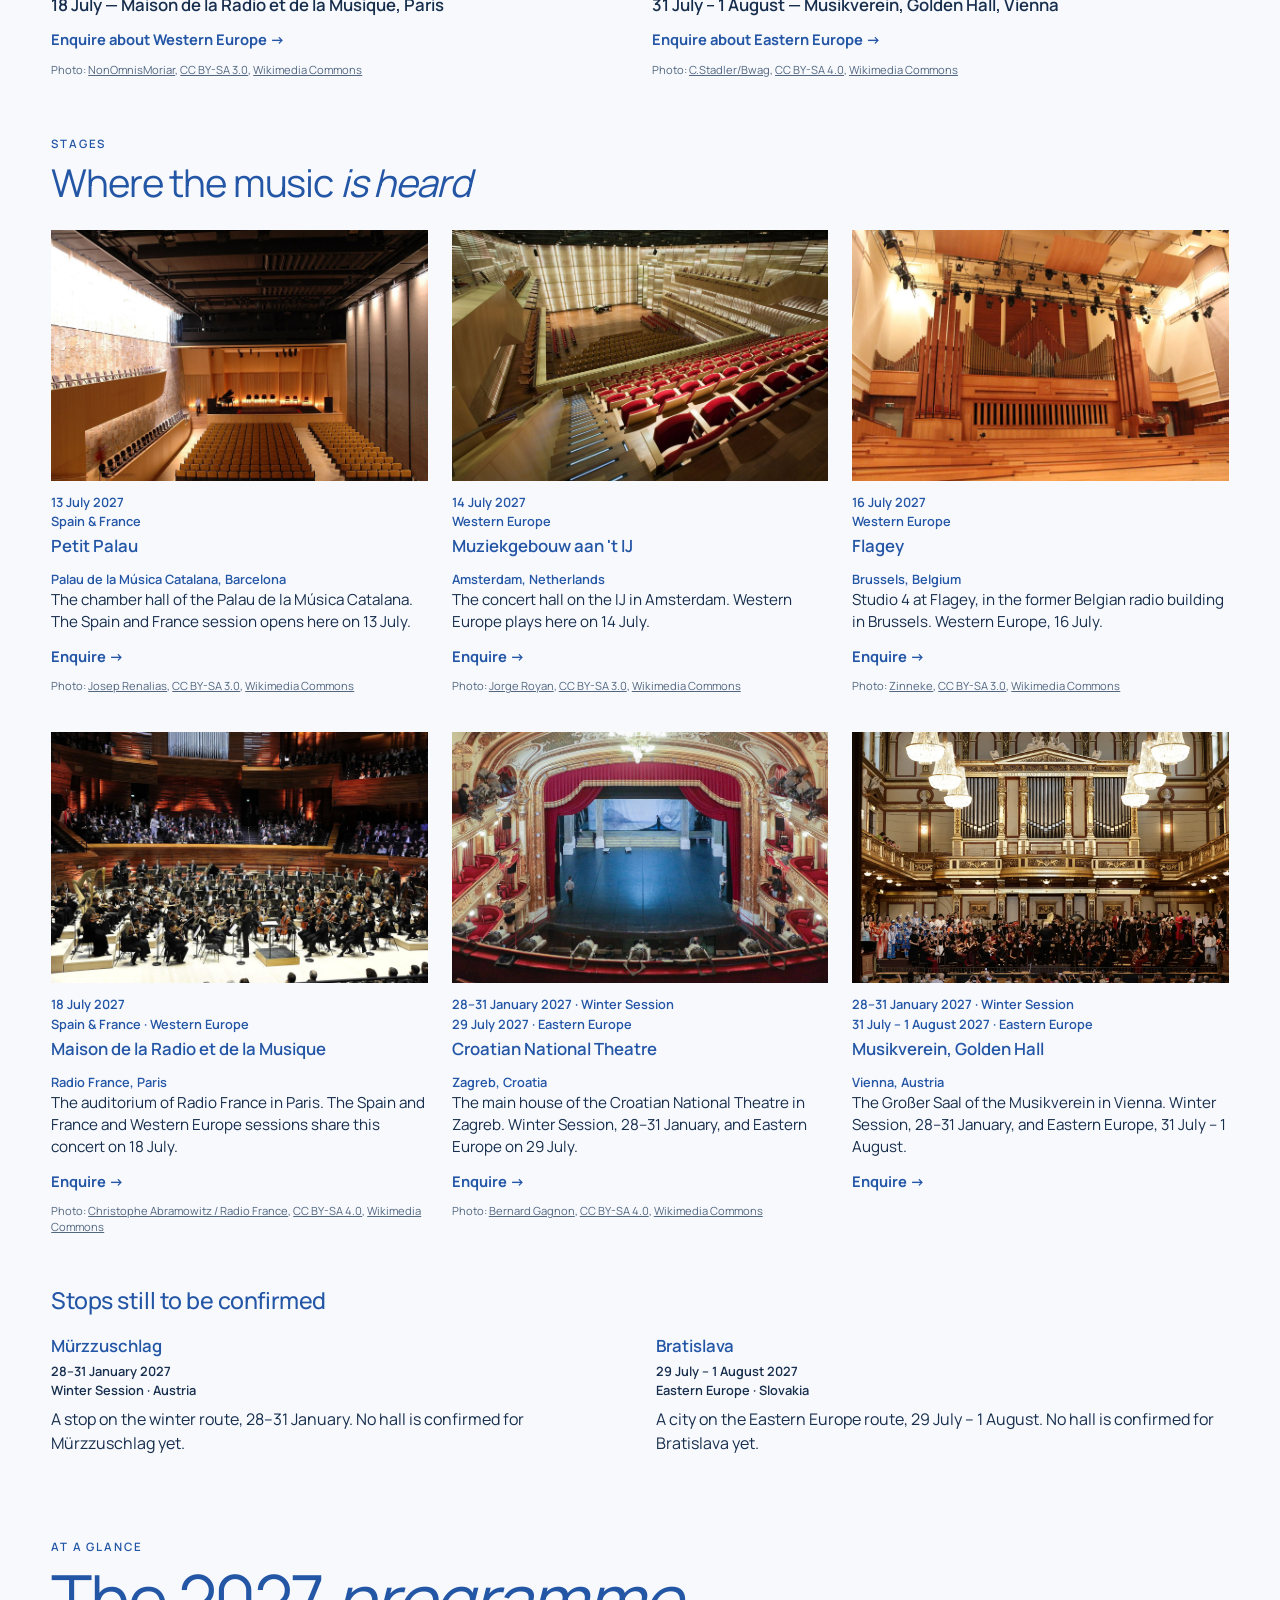
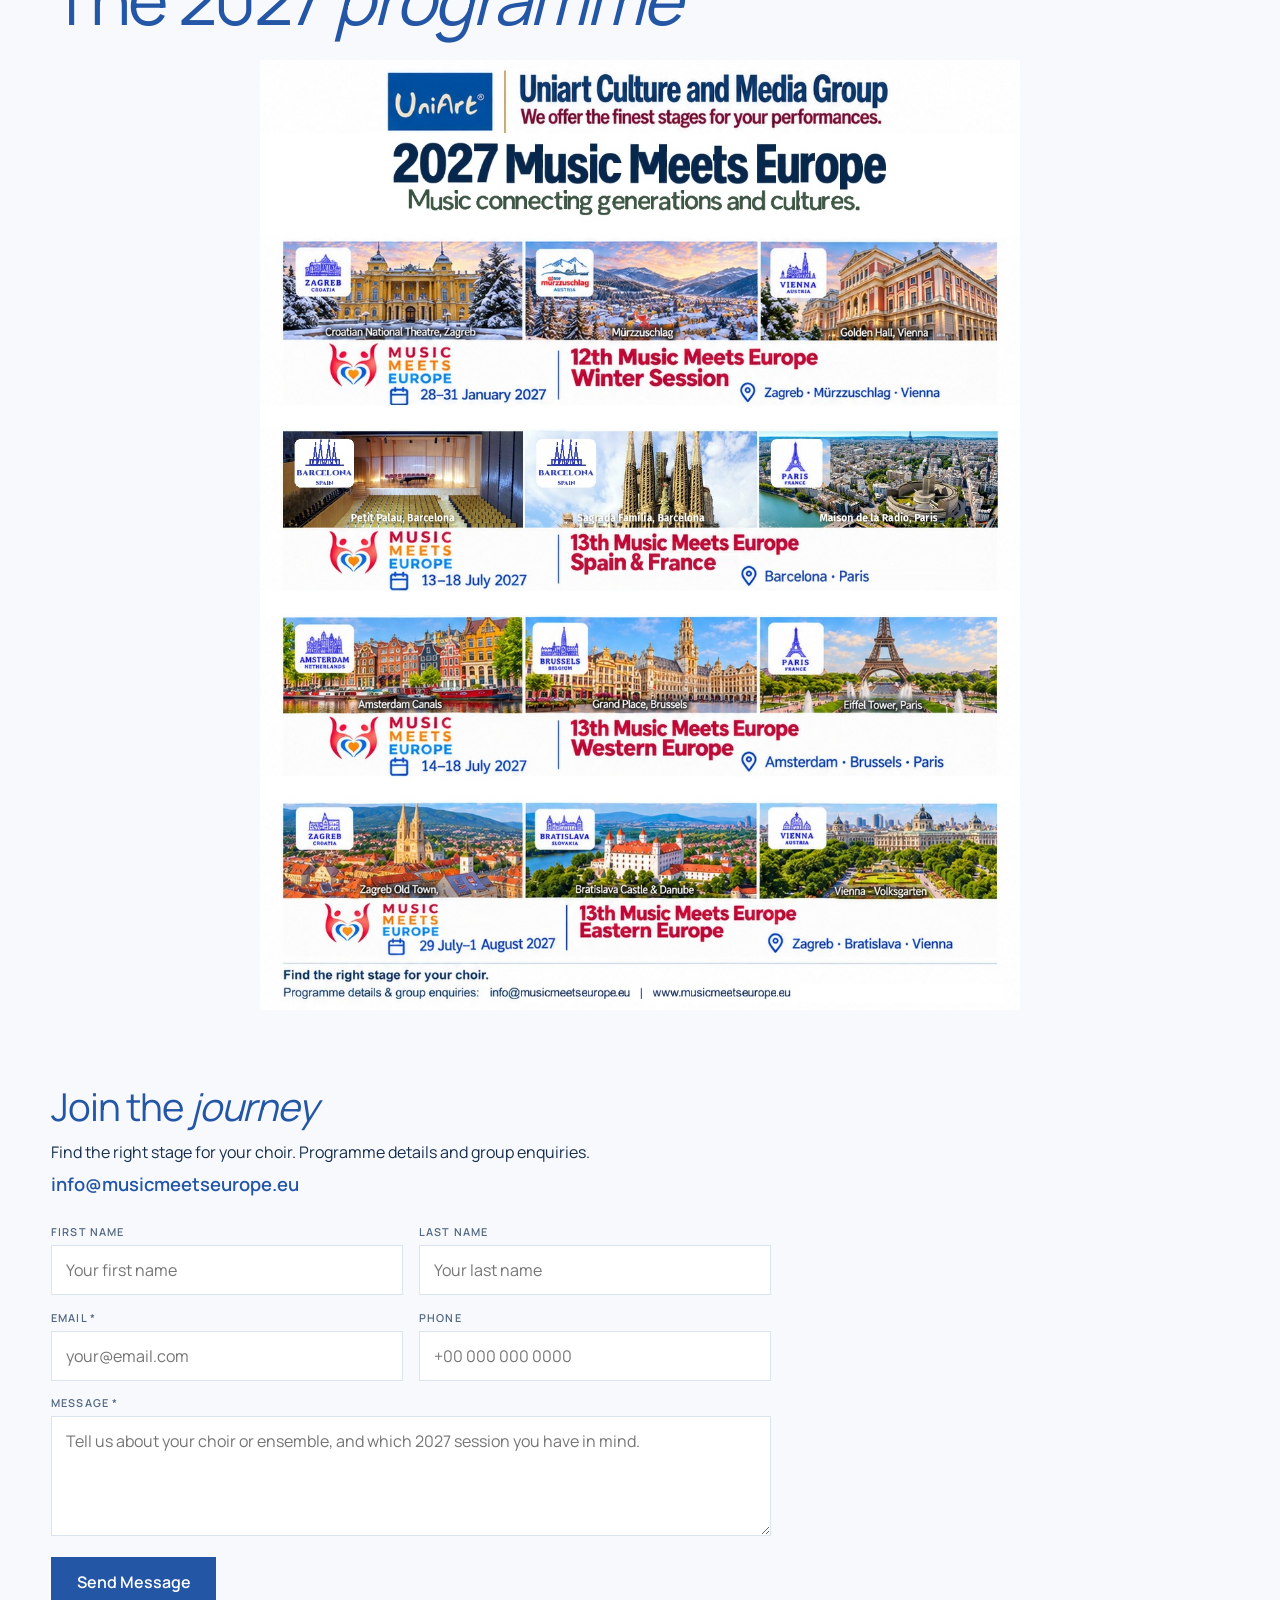
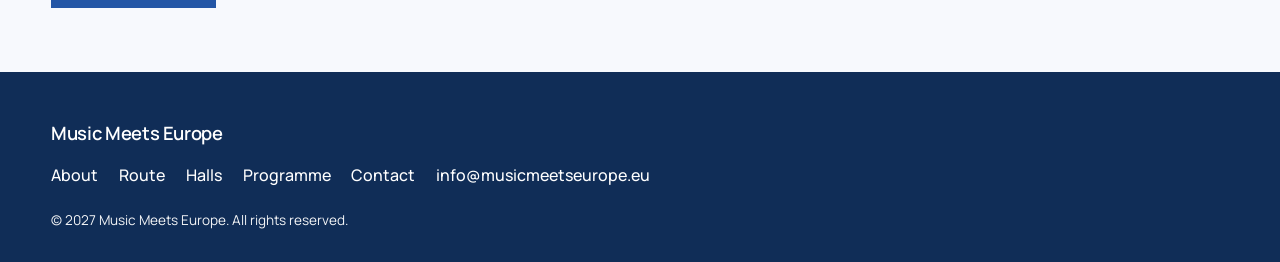
==== commit a904dcc8: "Coordinate site palette with Amsterdam stage photo and refine mobile crop" ====
--- a/index.html
+++ b/index.html
@@ -17,8 +17,8 @@
 *, *::before, *::after { margin: 0; padding: 0; box-sizing: border-box; }
 html { scroll-behavior: smooth; }
 body {
-  background: #fff;
-  color: #141414;
+  background: var(--paper);
+  color: var(--ink);
   font-family: "Manrope", Arial, sans-serif;
   font-weight: 400;
   font-size: 16px;
@@ -27,7 +27,7 @@
 }
 img, video { max-width: 100%; }
 a { color: inherit; }
-:root { --red: #de1b23; --ink: #141414; }
+:root { --accent: #2456a6; --ink: #172e4d; --navy: #102d57; --muted: #536780; --paper: #f7f9fd; --line: #dbe4f1; }
 .wrap { width: min(1180px, calc(100% - 8vw)); margin: 0 auto; }
 
 .site-header {
@@ -36,30 +36,30 @@
   padding: 1.05rem 4vw;
   background: #fff;
   position: sticky; top: 0; z-index: 20;
-  border-bottom: 1px solid #f2f2f2;
+  border-bottom: 1px solid var(--line);
 }
 .brand {
-  color: var(--red); text-decoration: none;
+  color: var(--accent); text-decoration: none;
   font-weight: 600; font-size: 1.05rem; letter-spacing: -0.03em;
   display: flex; align-items: center; line-height: 0;
 }
 .brand img { height: 58px; width: auto; display: block; }
 .nav-list { display: flex; flex-wrap: wrap; gap: .35rem 1.35rem; list-style: none; }
 .nav-list a {
-  color: var(--red); text-decoration: none; font-weight: 500; font-size: .95rem;
+  color: var(--accent); text-decoration: none; font-weight: 500; font-size: .95rem;
 }
 .nav-list a:hover { text-decoration: underline; }
 
 .hero {
   position: relative; min-height: 78vh;
   display: flex; flex-direction: column; align-items: stretch; justify-content: flex-end;
-  color: #fff; background: #1c1c1c; overflow: hidden;
+  color: #fff; background: var(--navy); overflow: hidden;
 }
 section[id] { scroll-margin-top: 4.6rem; }
 .hero-image { position: absolute; inset: 0; width: 100%; height: 100%; object-fit: cover; object-position: center center; }
 .hero-shade {
   position: absolute; inset: 0;
-  background: linear-gradient(to top, rgba(0,0,0,.72) 0%, rgba(0,0,0,.38) 26%, rgba(0,0,0,.08) 52%, rgba(0,0,0,.18) 100%);
+  background: linear-gradient(to top, rgba(8,26,55,.78) 0%, rgba(8,26,55,.40) 26%, rgba(8,26,55,.06) 52%, rgba(8,26,55,.15) 100%);
 }
 .hero-copy { position: relative; z-index: 1; padding: 4.5rem 6vw 1.2rem; }
 .hero-kicker {
@@ -81,13 +81,13 @@
 .intro { padding: 4.8rem 6vw 1.5rem; text-align: center; }
 .intro-lead {
   max-width: 16em; margin: 0 auto;
-  color: var(--red); font-weight: 300;
+  color: var(--accent); font-weight: 300;
   font-size: clamp(1.7rem, 3.3vw, 2.65rem);
   line-height: 1.28; letter-spacing: -0.02em;
 }
 .facts-line {
   margin-top: 1.8rem;
-  color: var(--red); font-weight: 600; font-size: 1.05rem;
+  color: var(--accent); font-weight: 600; font-size: 1.05rem;
   letter-spacing: .14em; text-transform: uppercase;
 }
 
@@ -101,25 +101,25 @@
 .feature-media img, .feature-media video { width: 100%; height: auto; display: block; }
 .about-video { width: 100%; aspect-ratio: 1; object-fit: contain; background: #fff; display: block; }
 .eyebrow {
-  color: var(--red); font-size: .72rem; font-weight: 600;
+  color: var(--accent); font-size: .72rem; font-weight: 600;
   letter-spacing: .16em; text-transform: uppercase; margin-bottom: .55rem;
 }
 .feature h2, .section h2 {
-  color: var(--red); font-weight: 400;
+  color: var(--accent); font-weight: 400;
   font-size: clamp(1.85rem, 3vw, 2.7rem);
   line-height: 1.12; letter-spacing: -0.03em; margin-bottom: .8rem;
 }
 .feature h2 em, .section h2 em, .teaser h3 em { font-weight: 400; }
-.feature-copy p { color: var(--red); font-size: 1.08rem; line-height: 1.5; margin-bottom: .85rem; }
-.feature-copy .caption { color: #4a4a4a; font-size: .98rem; }
+.feature-copy p { color: var(--ink); font-size: 1.08rem; line-height: 1.5; margin-bottom: .85rem; }
+.feature-copy .caption { color: var(--muted); font-size: .98rem; }
 
 .section { padding: 2.2rem 0 1rem; }
 .section .eyebrow { margin-top: .4rem; }
 .card-grid { display: grid; gap: 2.4rem 1.5rem; margin-top: 1.6rem; }
 .cards-2 { grid-template-columns: 1fr 1fr; }
 .cards-3 { grid-template-columns: 1fr 1fr 1fr; }
-.teaser img { width: 100%; aspect-ratio: 3/2; object-fit: cover; display: block; background: #f3f3f3; }
-.teaser-kicker, .teaser-meta { color: var(--red); font-size: .8rem; font-weight: 600; margin-top: .75rem; }
+.teaser img { width: 100%; aspect-ratio: 3/2; object-fit: cover; display: block; background: #eaf0f8; }
+.teaser-kicker, .teaser-meta { color: var(--accent); font-size: .8rem; font-weight: 600; margin-top: .75rem; }
 .teaser h3,
 .place-names,
 .place-names em,
@@ -129,42 +129,42 @@
   letter-spacing: 0; line-height: 1.4;
 }
 .teaser h3 {
-  color: var(--red);
+  color: var(--accent);
   margin: .2rem 0 .35rem;
 }
-.teaser-text { color: var(--red); font-size: .95rem; line-height: 1.45; }
+.teaser-text { color: var(--ink); font-size: .95rem; line-height: 1.45; }
 .teaser-points { list-style: none; margin-top: .55rem; }
-.teaser-points li { color: #333; margin-top: .2rem; }
+.teaser-points li { color: var(--ink); margin-top: .2rem; }
 .teaser-photos { display: block; }
-.teaser-photos img { width: 100%; aspect-ratio: 3/2; object-fit: cover; display: block; background: #f3f3f3; }
+.teaser-photos img { width: 100%; aspect-ratio: 3/2; object-fit: cover; display: block; background: #eaf0f8; }
 .more {
   display: inline-block; margin-top: .75rem;
-  color: var(--red); font-weight: 700; font-size: .92rem; text-decoration: none;
+  color: var(--accent); font-weight: 700; font-size: .92rem; text-decoration: none;
 }
 .more:hover { text-decoration: underline; }
 .credit {
-  margin-top: .65rem; color: #666; font-size: .7rem; line-height: 1.4;
-}
-.credit a { color: #555; }
+  margin-top: .65rem; color: var(--muted); font-size: .7rem; line-height: 1.4;
+}
+.credit a { color: var(--muted); }
 
 .pending { margin-top: 3rem; }
 .pending h3 {
-  color: var(--red); font-weight: 500; font-size: 1.45rem;
+  color: var(--accent); font-weight: 500; font-size: 1.45rem;
   letter-spacing: -0.02em; margin-bottom: 1rem;
 }
 .pending-grid { display: grid; grid-template-columns: 1fr 1fr; gap: 1.5rem 2rem; }
-.pending article h4 { color: var(--red); font-size: 1.05rem; font-weight: 600; }
+.pending article h4 { color: var(--accent); font-size: 1.05rem; font-weight: 600; }
 .pending .teaser-meta { margin-top: .2rem; }
-.pending p { color: #333; margin-top: .4rem; }
+.pending p { color: var(--ink); margin-top: .4rem; }
 
 .programme { padding: 4.2rem 0 2.5rem; }
 .programme h2 {
-  color: var(--red);
+  color: var(--accent);
   font-size: clamp(2.8rem, 5.4vw, 4.4rem);
   font-weight: 400; letter-spacing: -0.035em; line-height: 1.02;
   margin-bottom: .6rem;
 }
-.programme-lead { color: #333; font-size: 1.12rem; max-width: 40rem; margin-bottom: .4rem; }
+.programme-lead { color: var(--ink); font-size: 1.12rem; max-width: 40rem; margin-bottom: .4rem; }
 .programme-poster {
   width: 100%;
   max-width: 760px;
@@ -173,31 +173,31 @@
 .programme-poster img { width: 100%; height: auto; display: block; }
 
 .contact { padding-bottom: 4rem; }
-.contact-lead { color: #333; max-width: 36rem; margin-bottom: .4rem; }
+.contact-lead { color: var(--ink); max-width: 36rem; margin-bottom: .4rem; }
 .contact-email { margin: .2rem 0 1.6rem; }
 .contact-email a {
-  color: var(--red); font-weight: 600; font-size: 1.15rem; text-decoration: none;
+  color: var(--accent); font-weight: 600; font-size: 1.15rem; text-decoration: none;
 }
 .contact-email a:hover { text-decoration: underline; }
 .contact-form { display: grid; grid-template-columns: 1fr 1fr; gap: .9rem 1rem; max-width: 720px; }
 .form-full { grid-column: 1 / -1; }
 .contact-form label {
   display: block; margin-bottom: .3rem;
-  font-size: .68rem; font-weight: 600; letter-spacing: .1em; text-transform: uppercase; color: #666;
+  font-size: .68rem; font-weight: 600; letter-spacing: .1em; text-transform: uppercase; color: var(--muted);
 }
 .contact-form input, .contact-form textarea {
-  width: 100%; border: 1px solid #e3e3e3; background: #fff; color: var(--ink);
+  width: 100%; border: 1px solid var(--line); background: #fff; color: var(--ink);
   font: inherit; padding: .75rem .85rem;
 }
-.contact-form input:focus, .contact-form textarea:focus { outline: 2px solid rgba(222,27,35,.25); border-color: var(--red); }
+.contact-form input:focus, .contact-form textarea:focus { outline: 2px solid rgba(36,86,166,.28); border-color: var(--accent); }
 .contact-form textarea { min-height: 120px; resize: vertical; }
 .btn {
-  background: var(--red); color: #fff; border: 0; cursor: pointer;
+  background: var(--accent); color: #fff; border: 0; cursor: pointer;
   font: inherit; font-weight: 600; padding: .85rem 1.6rem;
 }
-.btn:hover { background: #c4161d; }
-
-.site-footer { background: var(--red); color: #fff; padding: 3rem 4vw 2rem; }
+.btn:hover { background: var(--navy); }
+
+.site-footer { background: var(--navy); color: #fff; padding: 3rem 4vw 2rem; }
 .footer-brand { font-weight: 600; font-size: 1.15rem; letter-spacing: -0.02em; margin-bottom: 1rem; }
 .footer-links { display: flex; flex-wrap: wrap; gap: .45rem 1.3rem; list-style: none; margin-bottom: 1.2rem; }
 .footer-links a { color: #fff; text-decoration: none; font-weight: 500; }
@@ -207,7 +207,7 @@
 
 .load-error {
   max-width: 40rem; margin: 3rem auto; padding: 1.2rem;
-  border: 1px solid var(--red); color: var(--red); text-align: center;
+  border: 1px solid var(--accent); color: var(--accent); text-align: center;
 }
 
 @media (max-width: 900px) {
@@ -219,6 +219,8 @@
   .feature { grid-template-columns: 1fr; margin: 2.2rem auto; }
   .feature-reverse .feature-media { order: -1; }
   .hero { min-height: 68vh; }
+  /* Hide the empty foreground seats on tall screens. */
+  .hero-image { height: 122%; }
   .hero-copy { padding: 2.6rem 6vw .6rem; }
   .hero h1 { max-width: 7.2em; }
   .intro { padding-top: 2.8rem; }
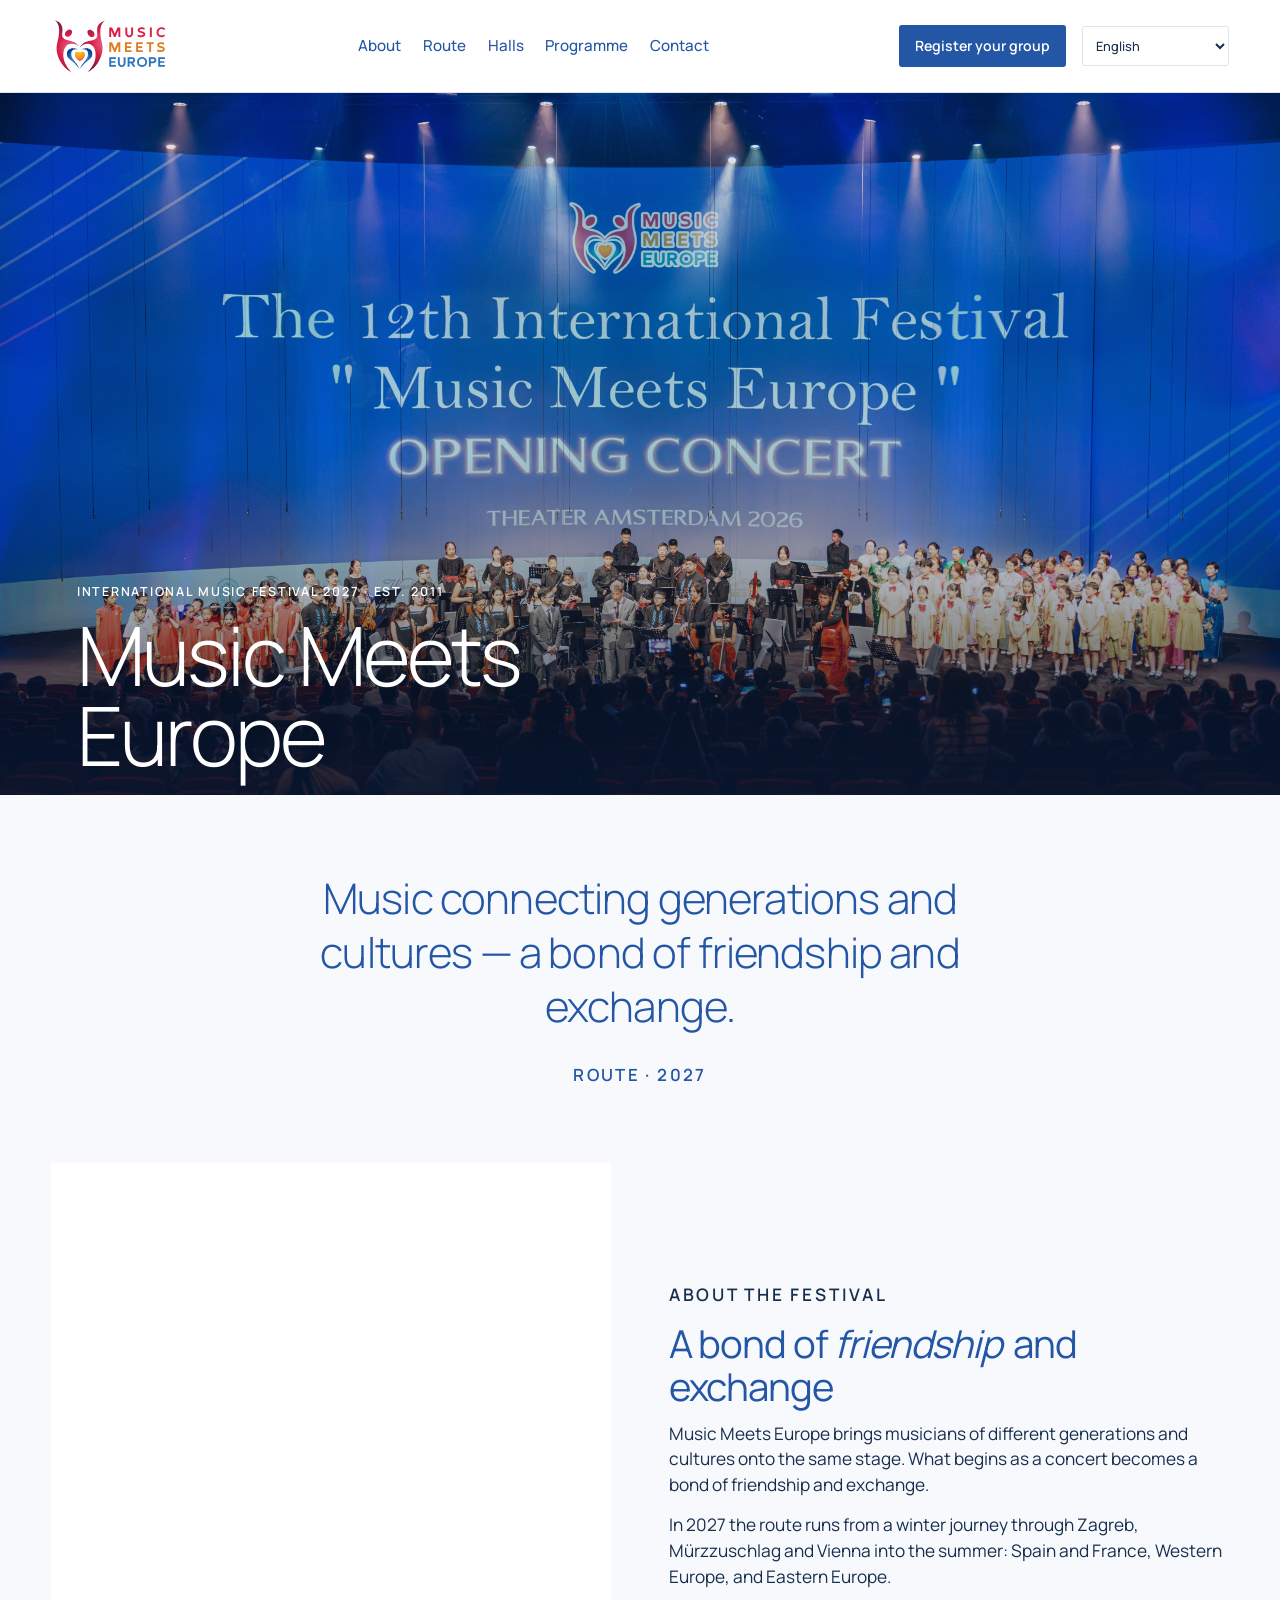
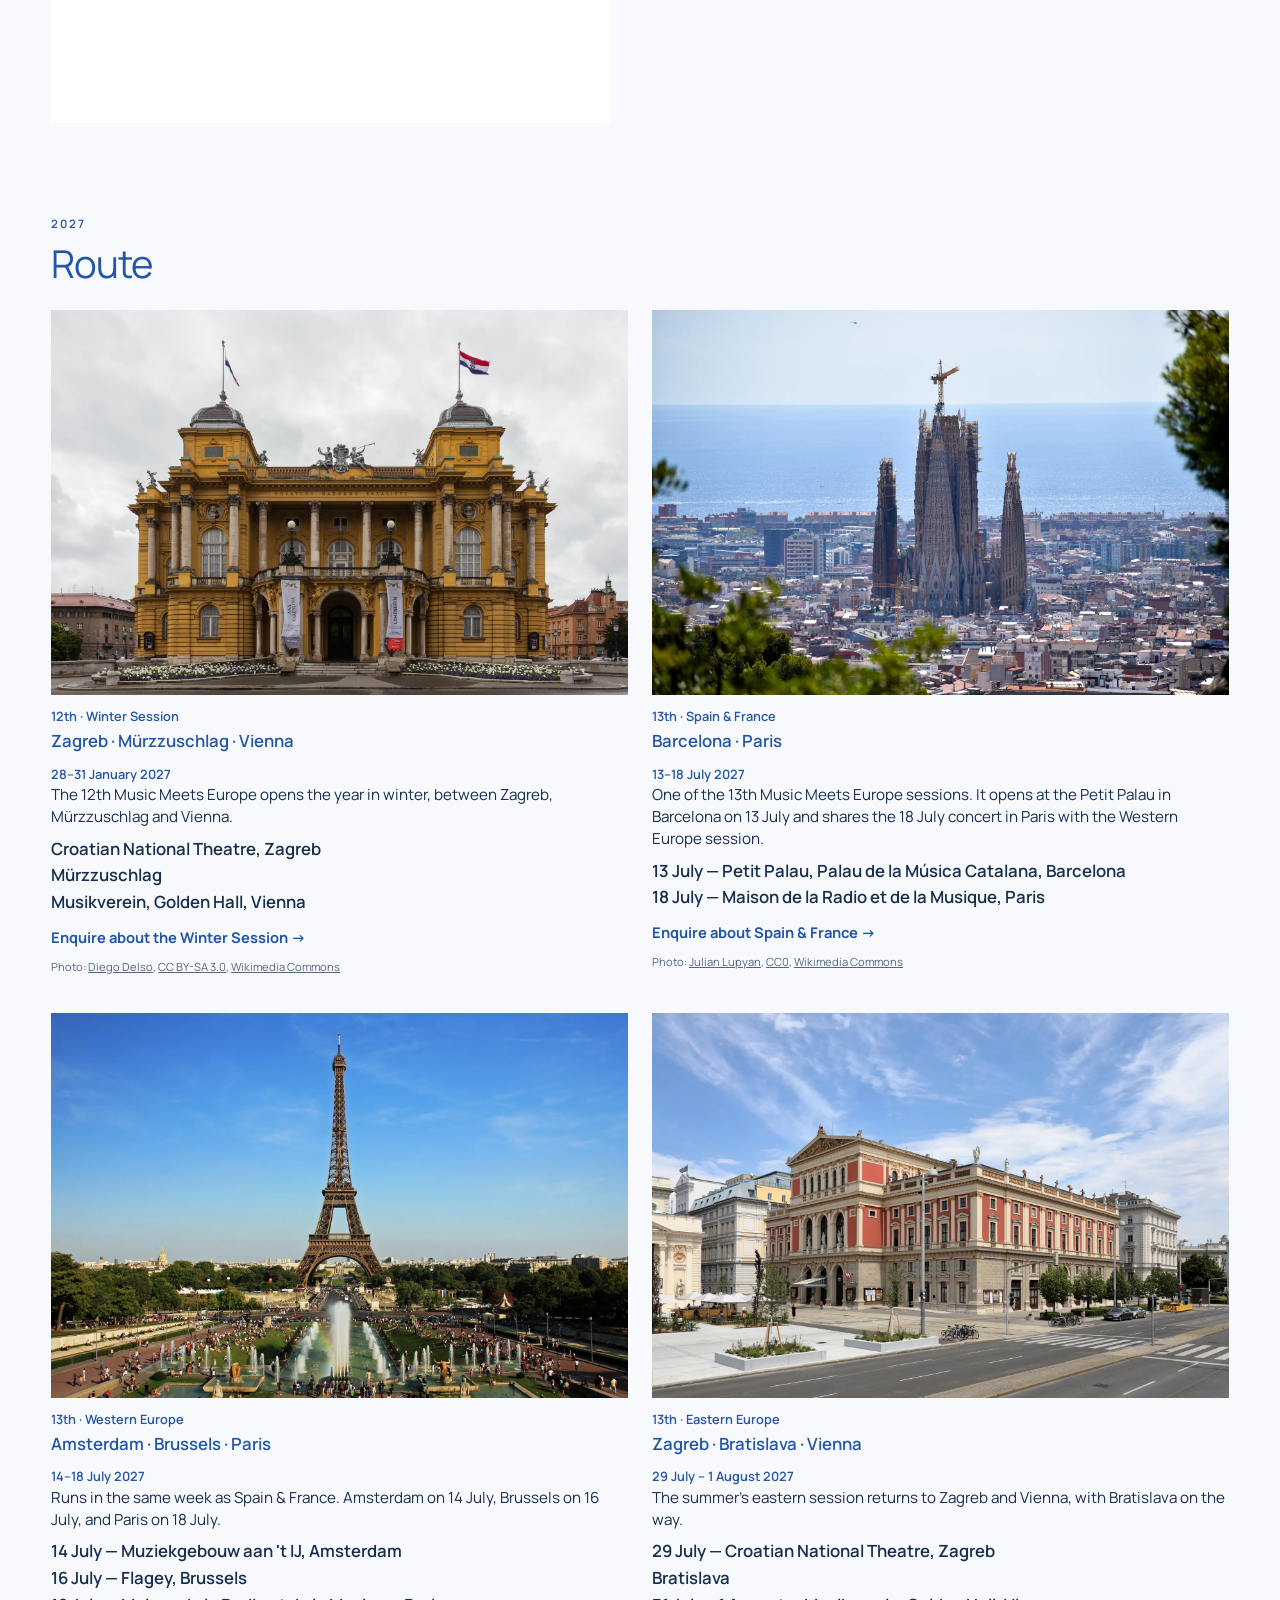
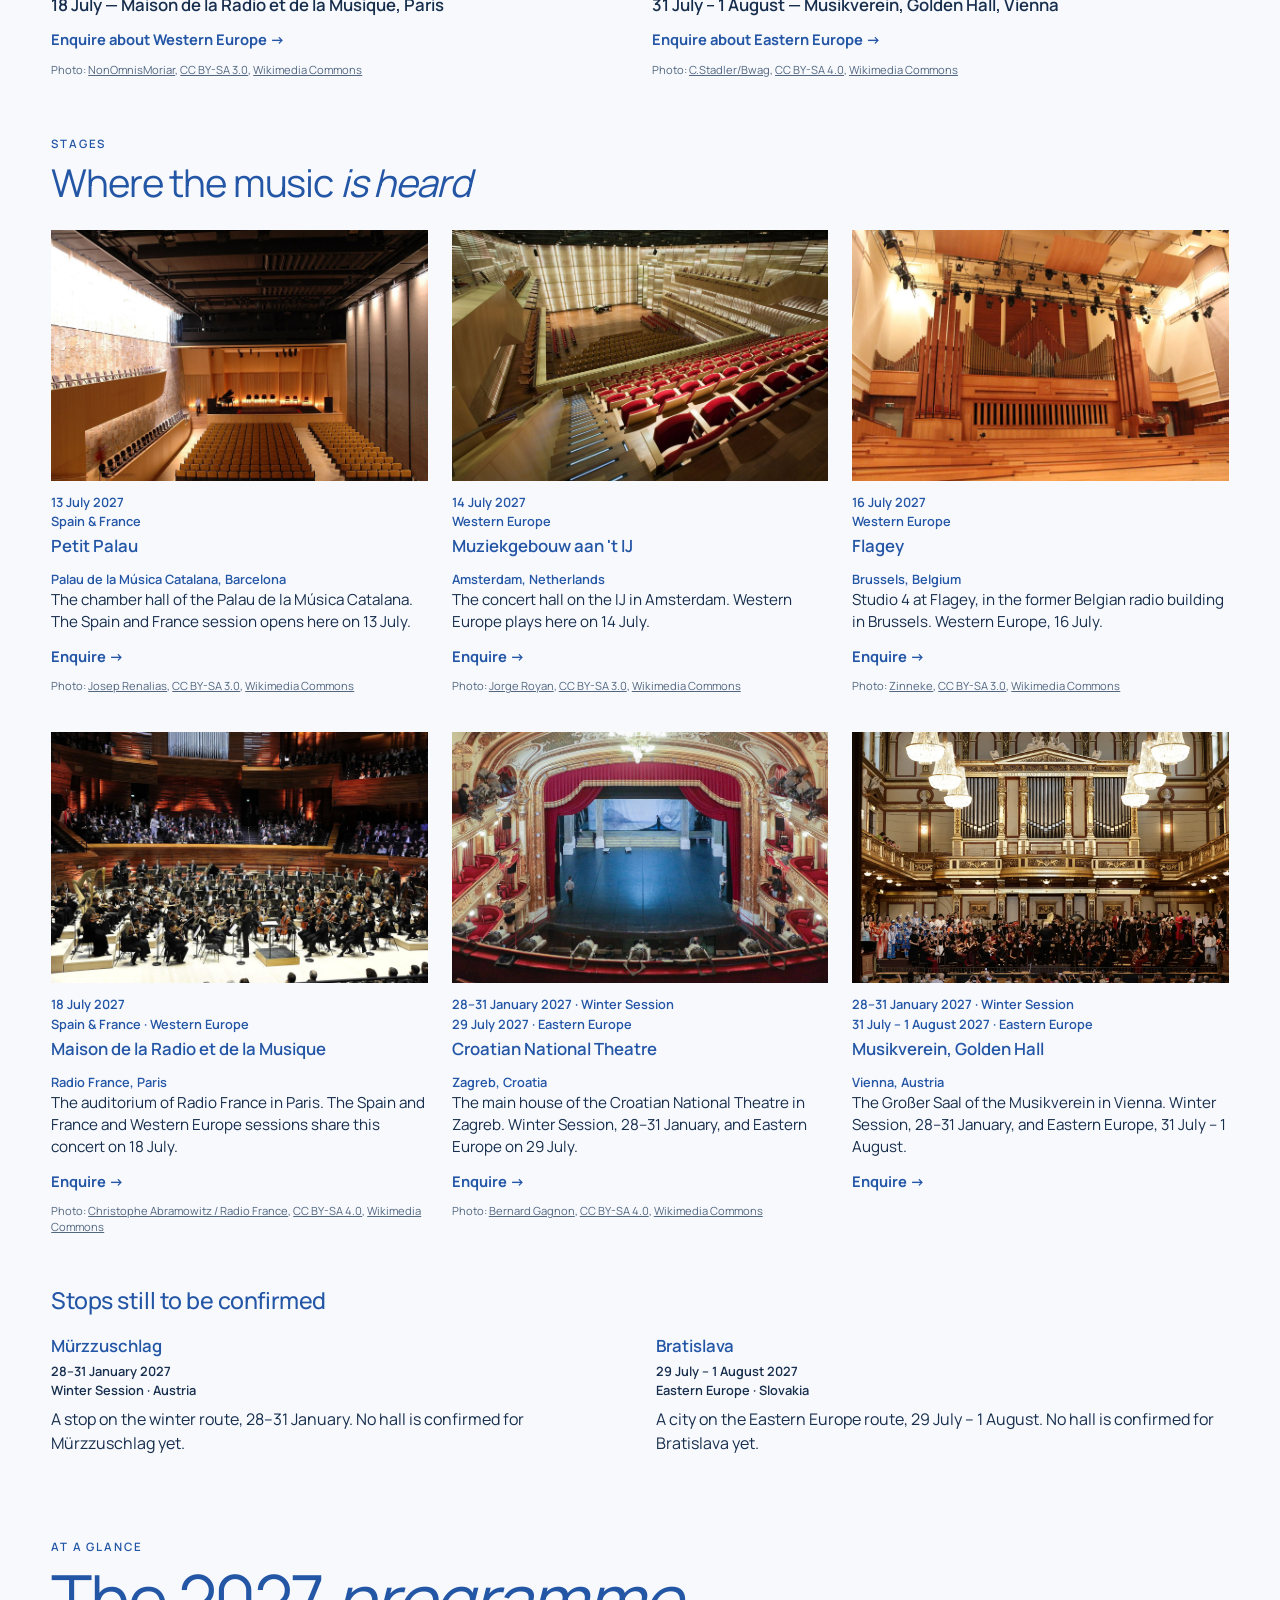
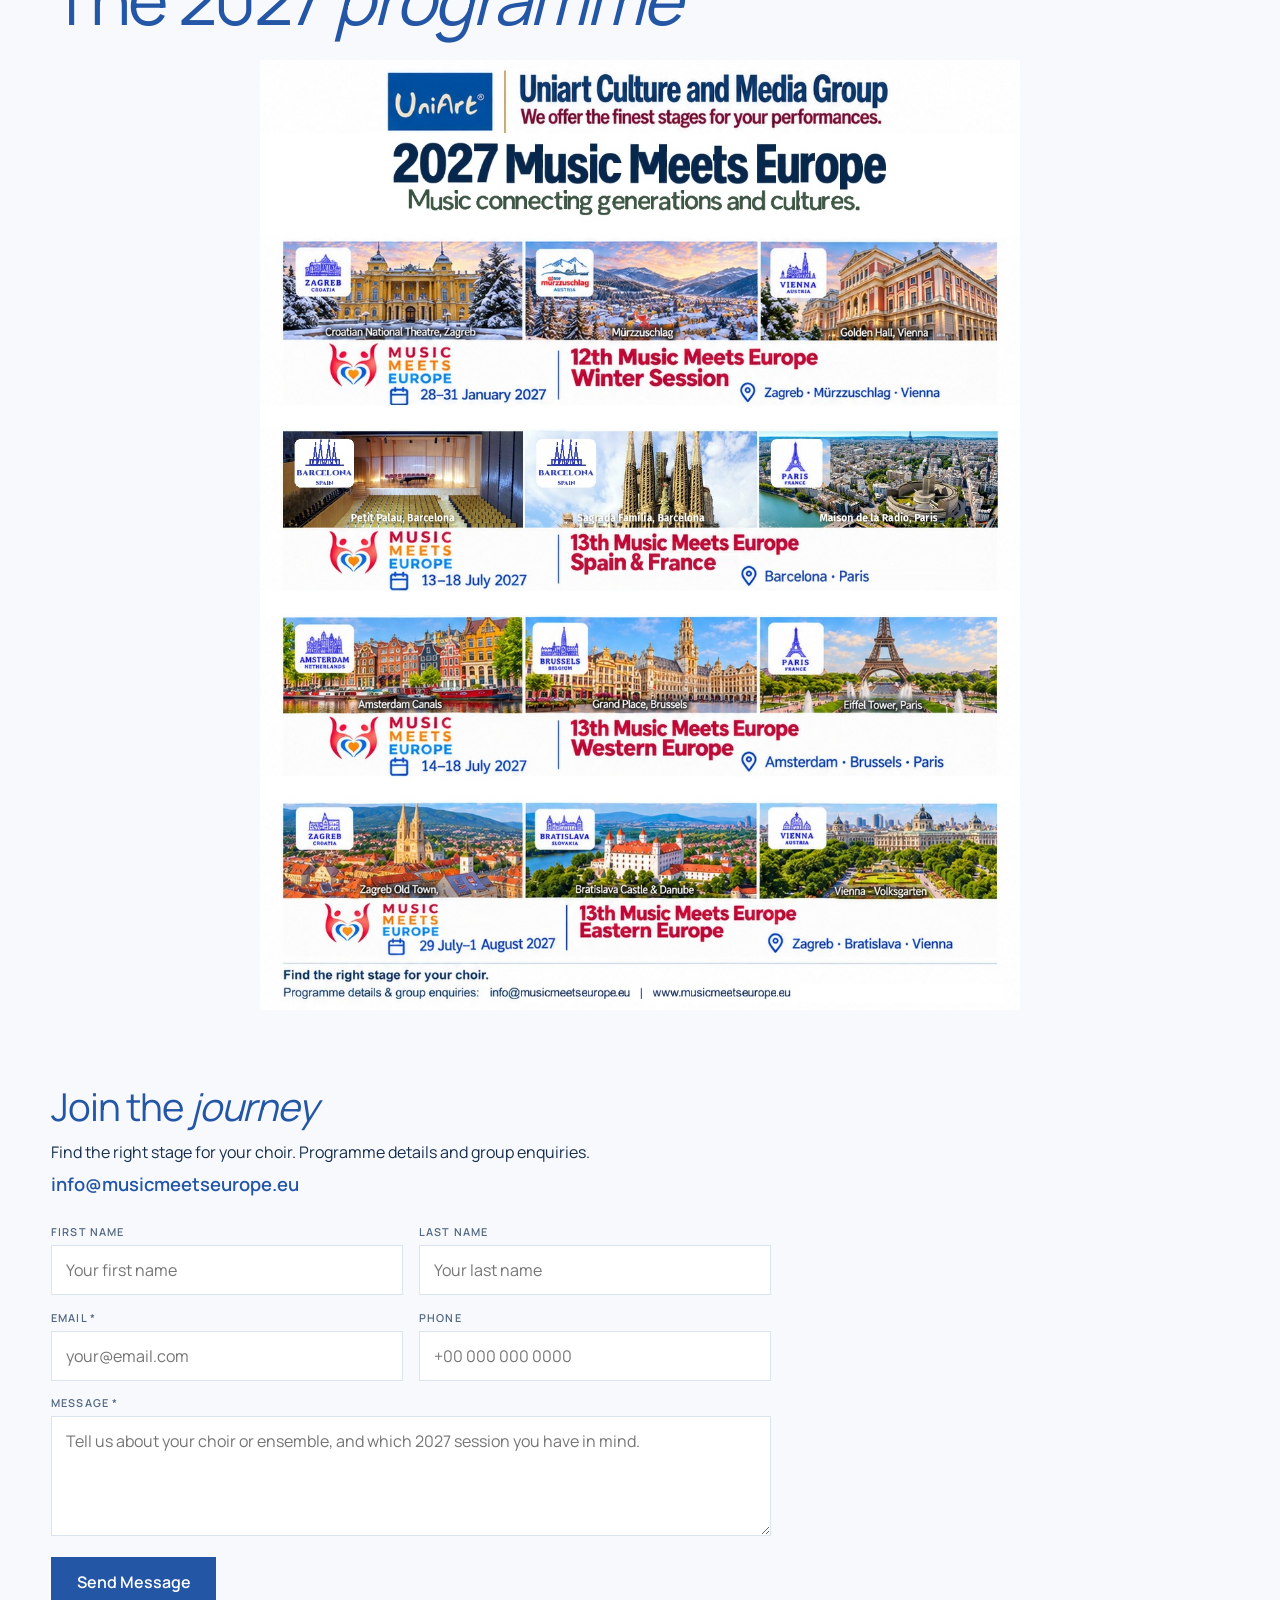
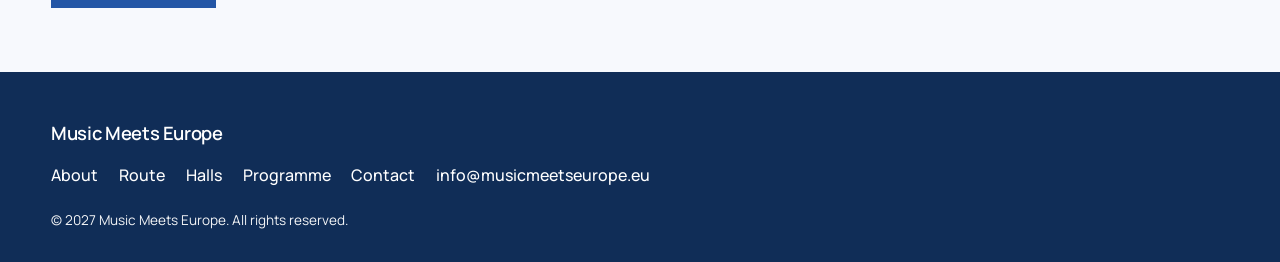
==== commit c63c4922: "Publish language selector, logo opening animation and registration entry" ====
--- a/index.html
+++ b/index.html
@@ -230,14 +230,16 @@
   .hero-credit { align-self: stretch; text-align: left; margin: 0; padding: 0 6vw .9rem; max-width: none; }
 }
 </style>
+<link rel="stylesheet" href="assets/experience.css"/>
 </head>
-<body>
+<body data-page="home">
 
 <header class="site-header">
   <a class="brand" id="brand" href="#top"></a>
   <nav aria-label="Page">
     <ul class="nav-list" id="nav"></ul>
   </nav>
+  <div class="header-tools"><a class="registration-link" href="register.html">Register your group</a><div data-language-tools></div></div>
 </header>
 
 <section class="hero" id="top">
@@ -581,5 +583,6 @@
   else boot();
 })();
 </script>
+<script src="assets/experience.js"></script>
 </body>
 </html>
--- a/assets/experience.css
+++ b/assets/experience.css
@@ -0,0 +1,25 @@
+.header-tools { display:flex; align-items:center; gap:1rem; flex-wrap:wrap; }
+.registration-link { display:inline-block; background:var(--accent,#2456a6); color:#fff; padding:.65rem 1rem; text-decoration:none; font-weight:600; font-size:.88rem; border-radius:3px; }
+.registration-link:hover { background:#102d57; }
+.language-tools { position:relative; font:500 .8rem 'Manrope',Arial,sans-serif; color:#172e4d; }
+.language-tools select { max-width:150px; border:1px solid #dbe4f1; border-radius:3px; padding:.55rem; background:#fff; color:#172e4d; font:inherit; }
+.translation-panel { position:absolute; right:0; top:100%; width:255px; background:white; padding:1rem; border:1px solid #dbe4f1; box-shadow:0 8px 24px #102d5714; z-index:40; }
+.translation-panel[hidden] { display:none; }
+.translation-panel p { margin:.5rem 0; font-size:.76rem; }
+.translation-panel a { color:#2456a6; }
+.translation-panel button { border:0; background:none; color:#2456a6; cursor:pointer; margin-top:.5rem; }
+.mme-intro { position:fixed; inset:0; z-index:99999; overflow:hidden; pointer-events:auto; }
+.mme-intro::before,.mme-intro::after { content:''; position:absolute; top:0; bottom:0; width:50.1%; background:#f7f9fd; transition:transform 1s cubic-bezier(.65,0,.25,1); }
+.mme-intro::before { left:0; border-right:1px solid #dbe4f1; }
+.mme-intro::after { right:0; }
+.mme-intro-center { position:absolute; top:min(30vh,240px); left:50%; transform:translateX(-50%); width:min(76vw,440px); text-align:center; transition:opacity .4s,transform .6s; }
+.mme-intro-center img { width:100%; max-height:200px; }
+.mme-intro-center p { font:500 .75rem 'Manrope',Arial,sans-serif; letter-spacing:.18em; color:#536780; margin-top:2rem; text-transform:uppercase; }
+.mme-intro-skip { position:absolute; top:24px; right:24px; border:1px solid #dbe4f1; background:white; color:#172e4d; padding:.6rem 1rem; cursor:pointer; border-radius:3px; }
+.mme-intro.opening::before { transform:translateX(-100%); }
+.mme-intro.opening::after { transform:translateX(100%); }
+.mme-intro.opening .mme-intro-center { opacity:0; transform:translateX(-50%) scale(1.04); }
+.mme-intro.opening .mme-intro-skip { opacity:0; }
+@media(max-width:1100px) { .site-header { gap:.9rem; } .header-tools { gap:.7rem; } }
+@media(max-width:700px) { .header-tools { width:100%; justify-content:space-between; } .nav-list { gap:.35rem 1rem; } }
+@media(prefers-reduced-motion:reduce) { html { scroll-behavior:auto; } .mme-intro { display:none; } }
